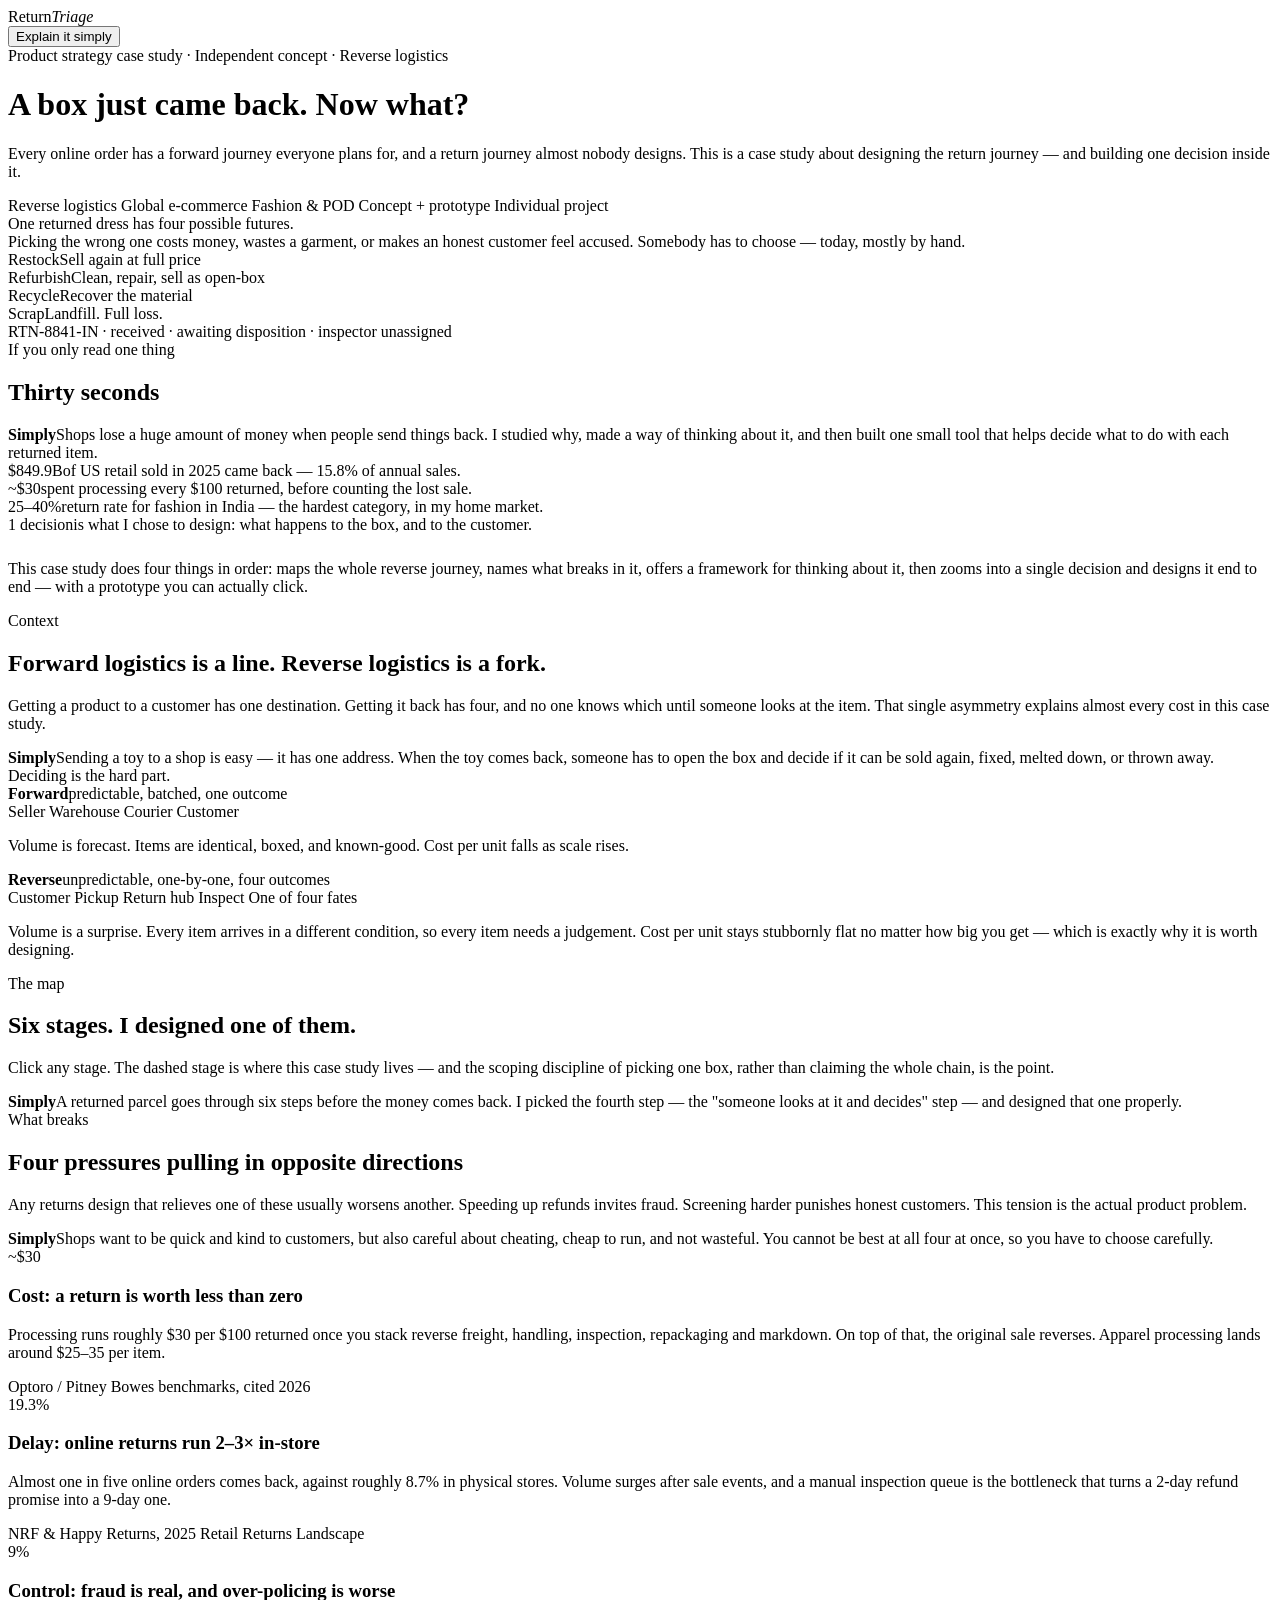
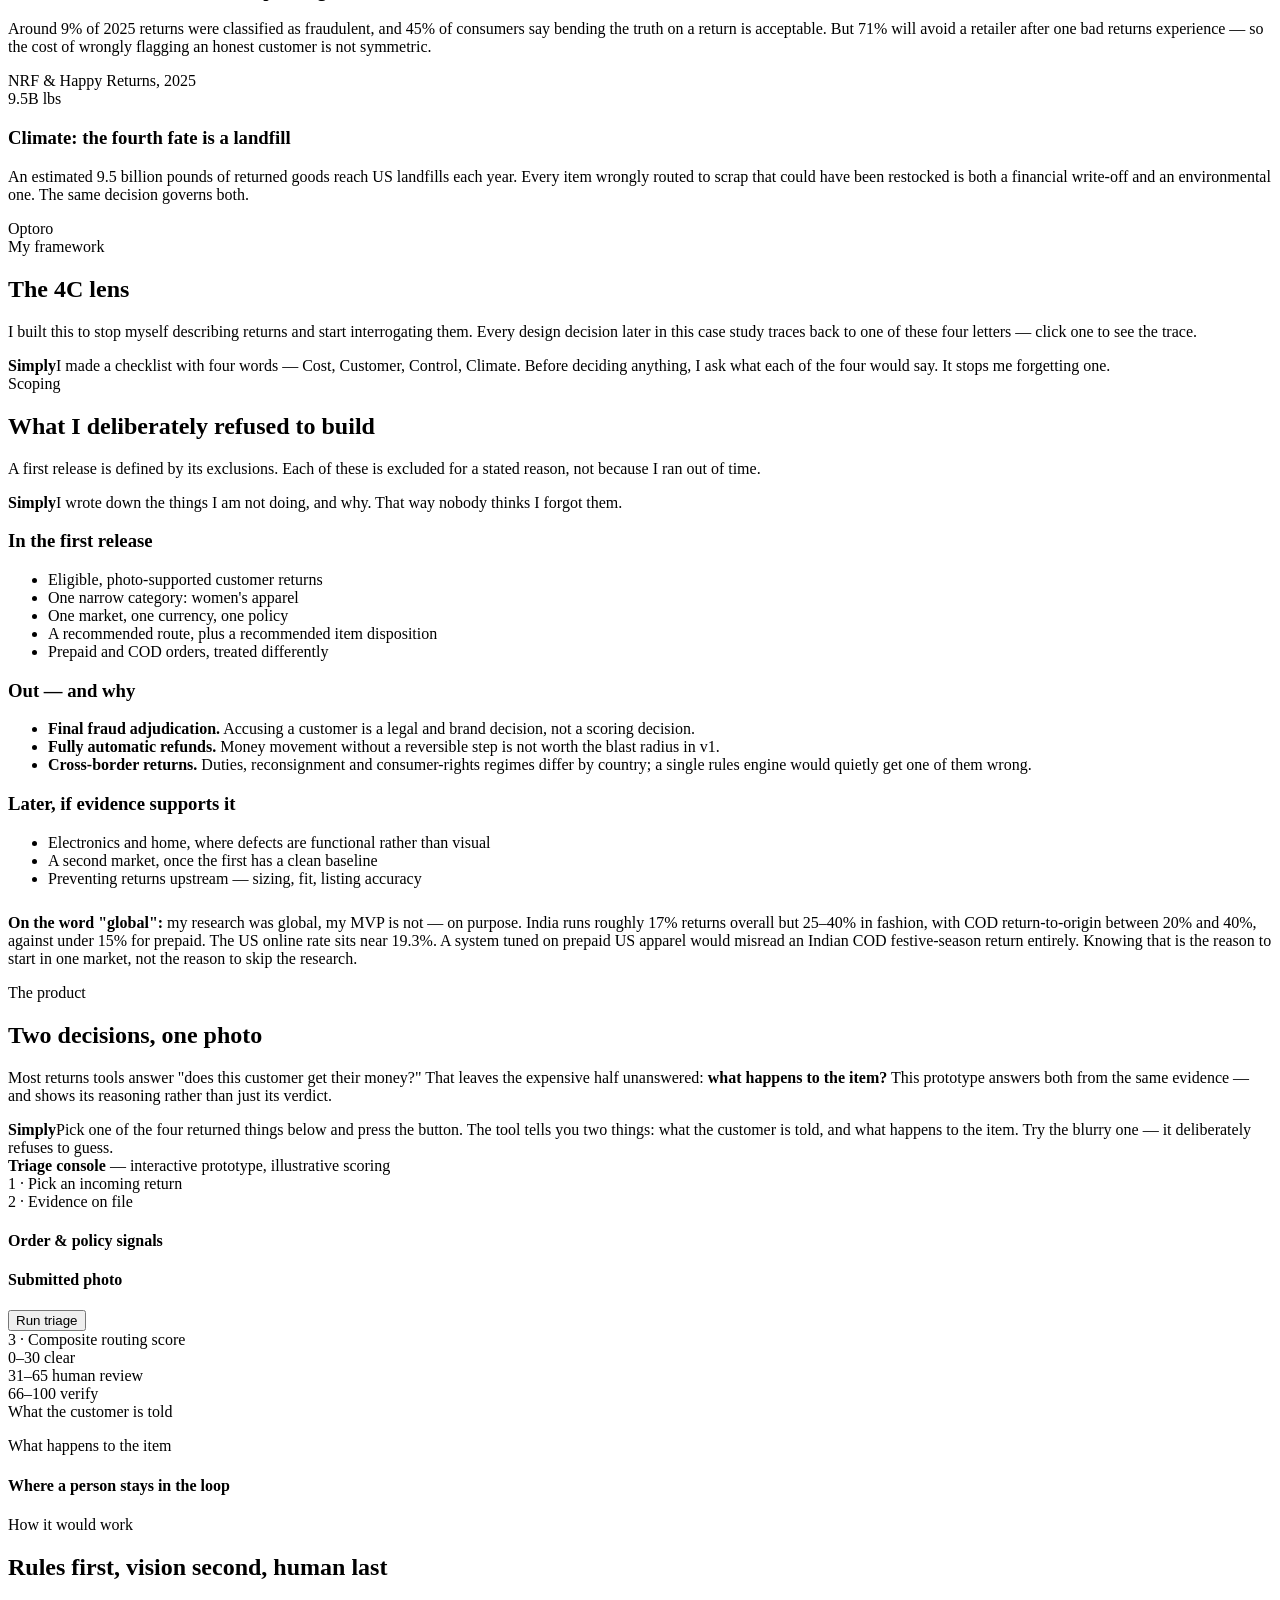
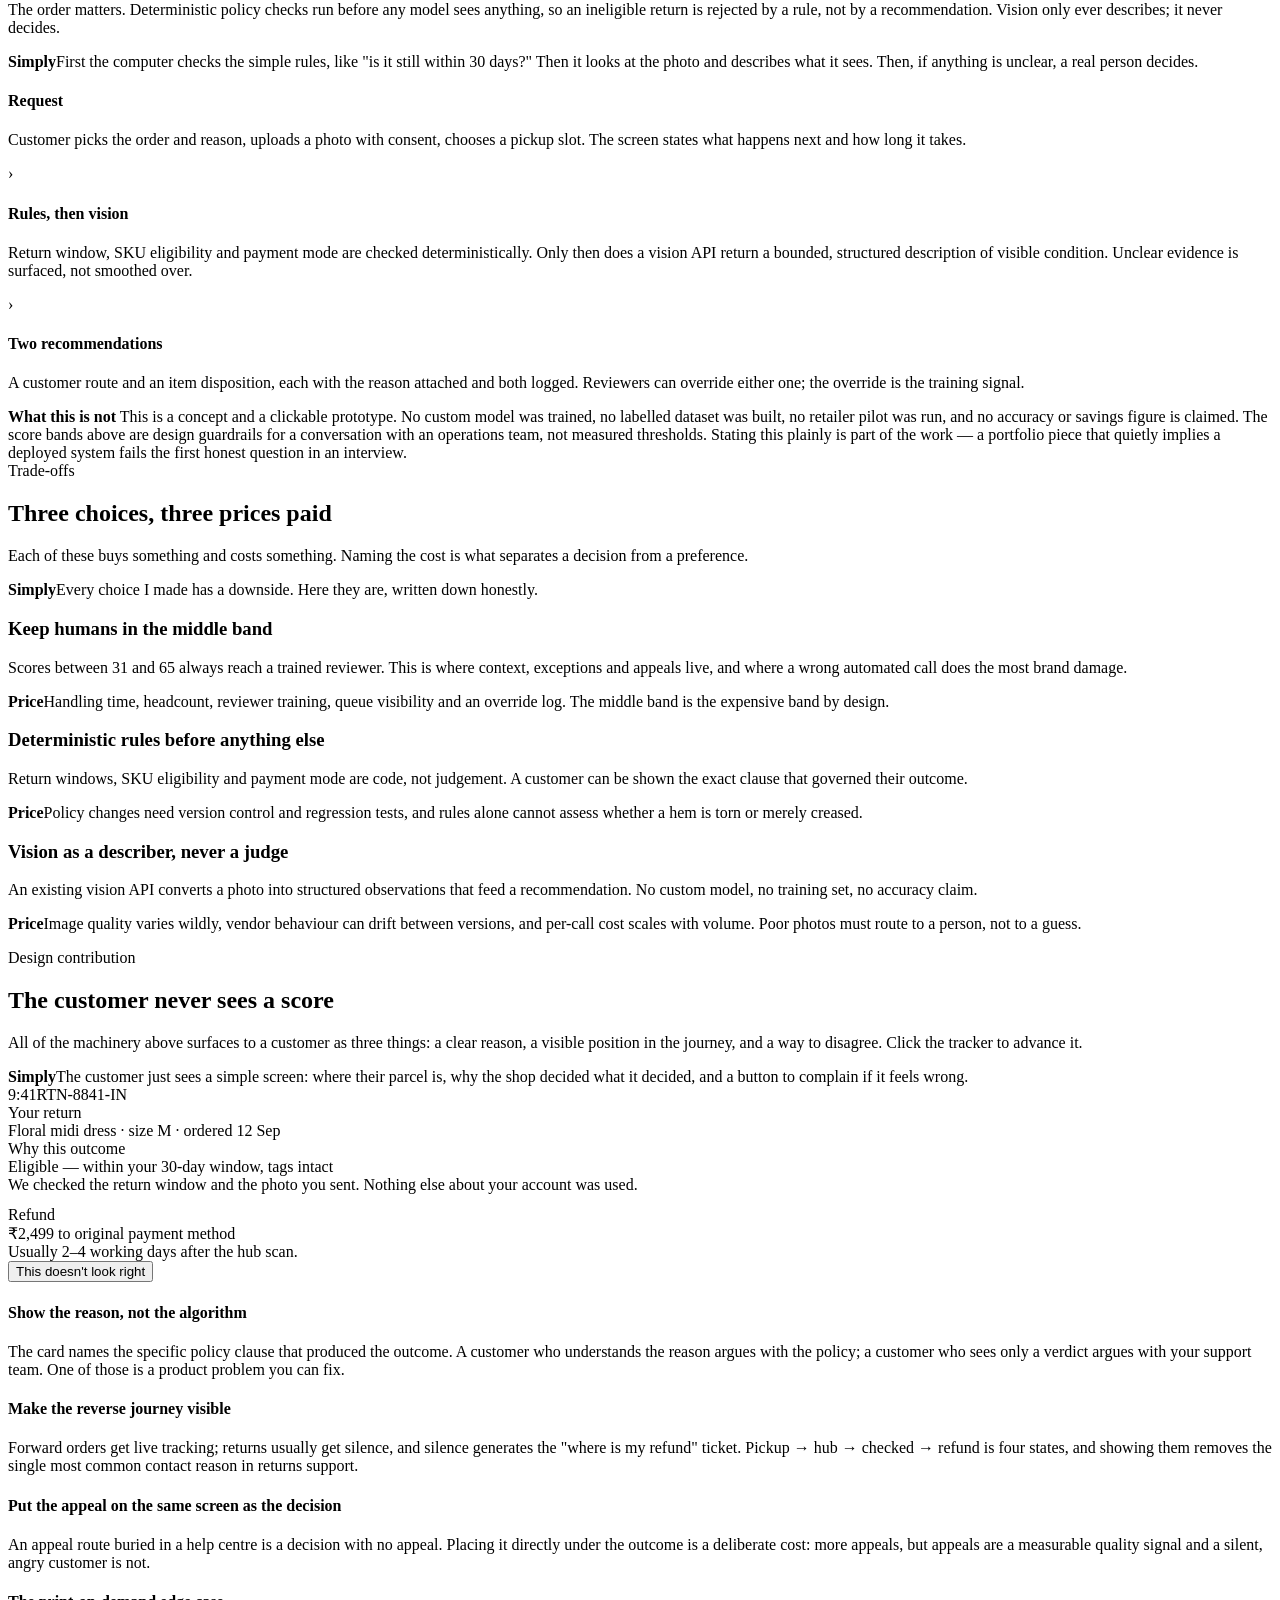
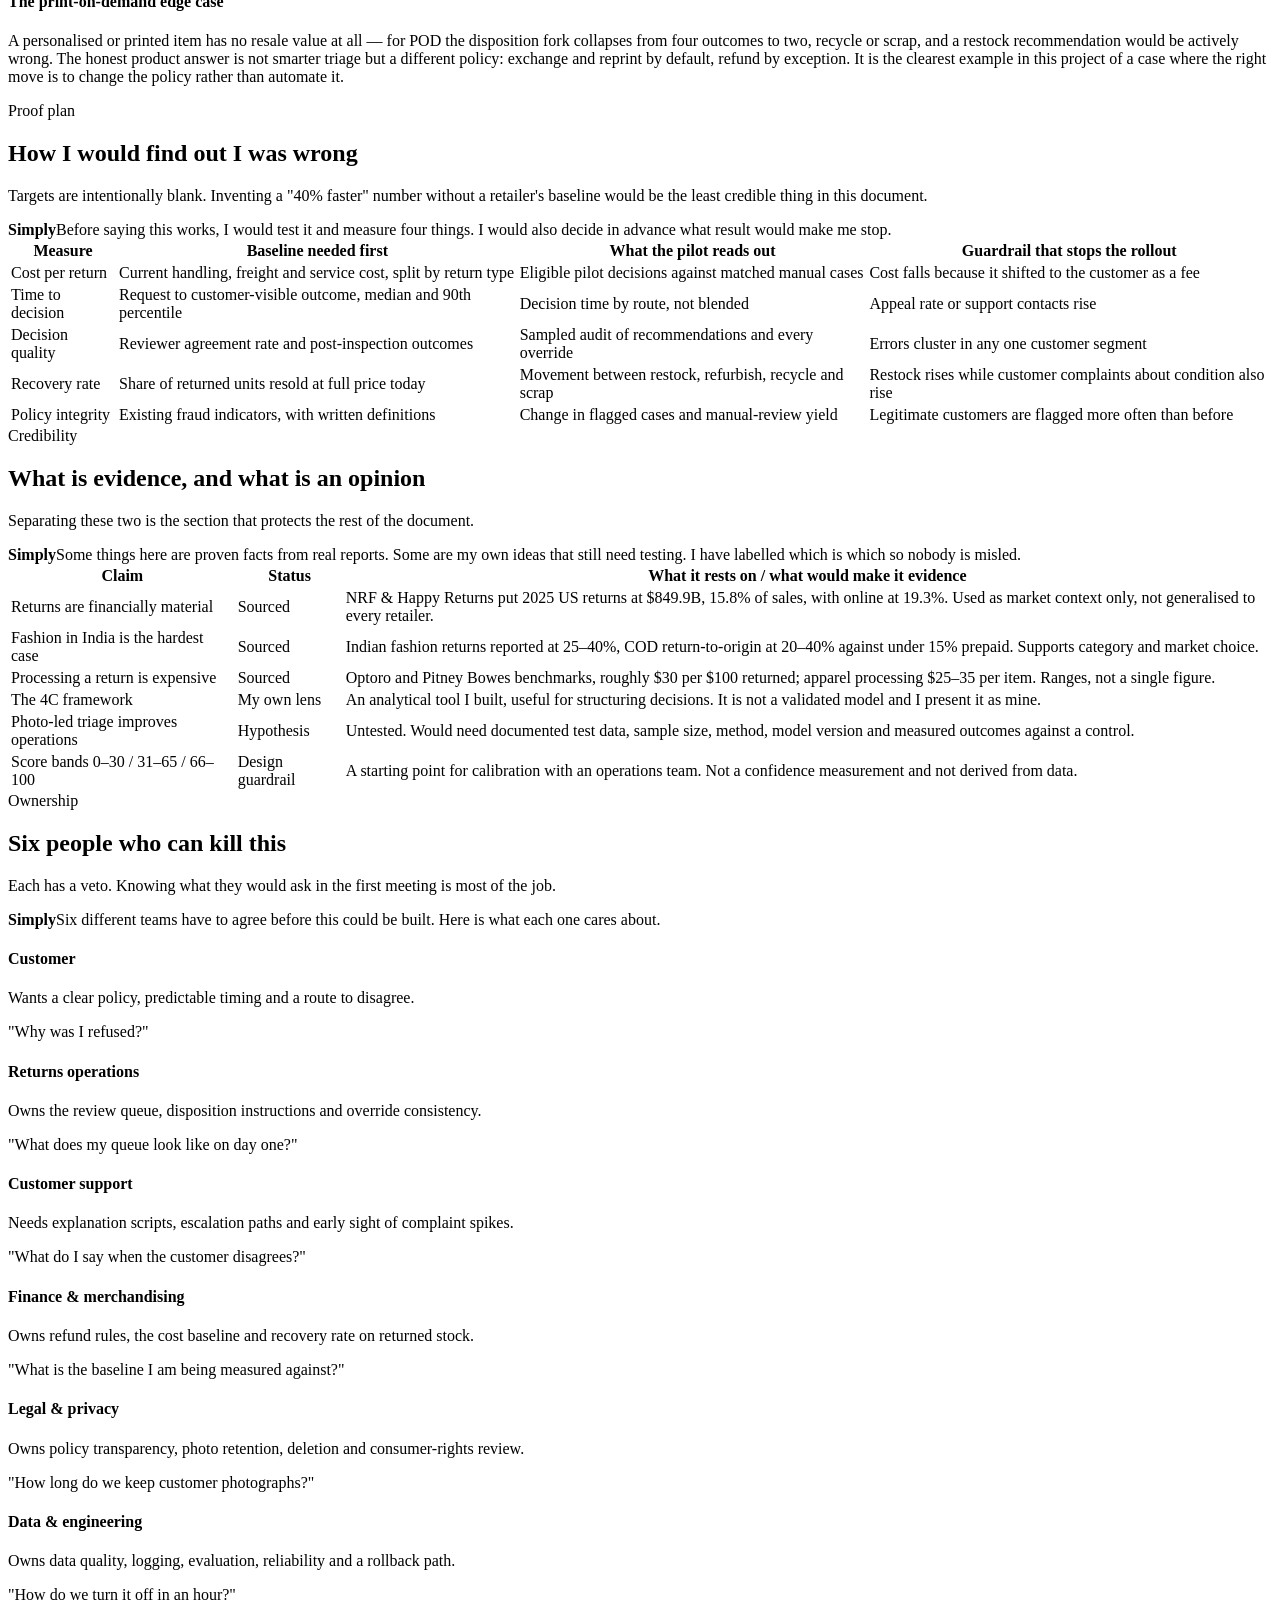
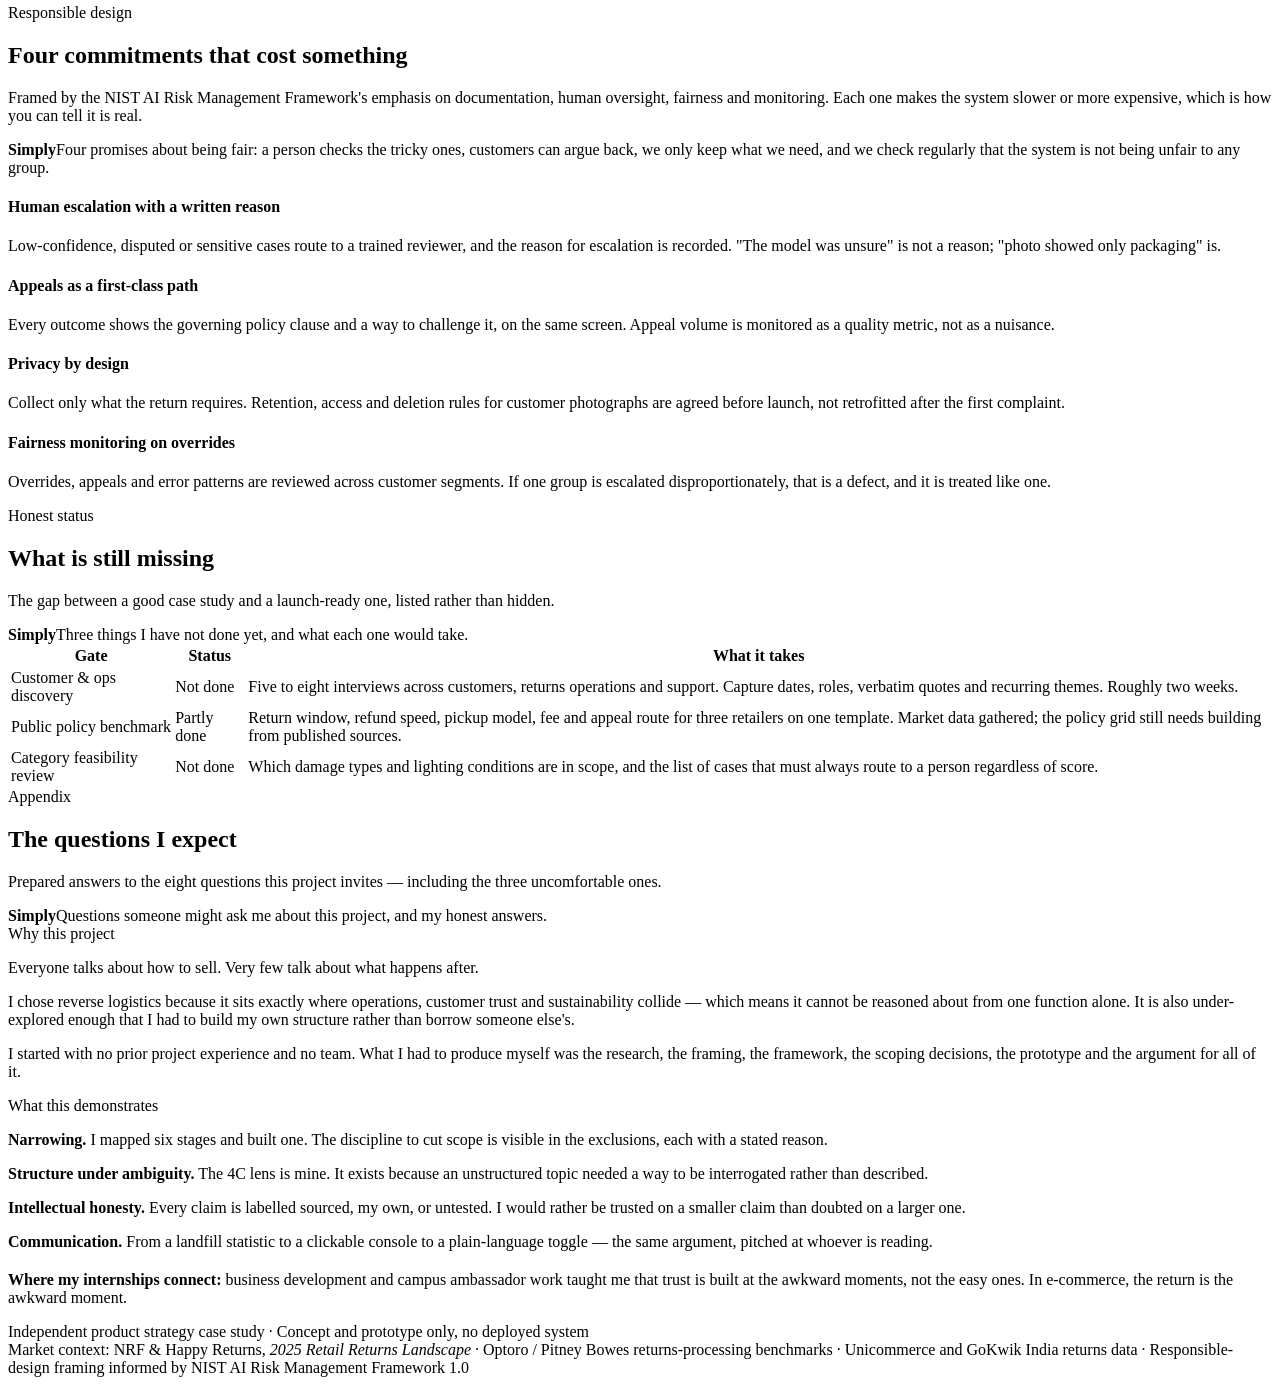
==== index.html @ baa2a469 "Add files via upload" ====
<!DOCTYPE html>
<html lang="en">
<head>
<meta charset="utf-8">
<meta name="viewport" content="width=device-width, initial-scale=1">
<title>ReturnTriage — Reverse Logistics Case Study</title>
<link rel="preconnect" href="https://fonts.googleapis.com">
<link rel="preconnect" href="https://fonts.gstatic.com" crossorigin>
<link href="https://fonts.googleapis.com/css2?family=Archivo:wght@400;500;600;800;900&family=Source+Serif+4:ital,opsz,wght@0,8..60,400;0,8..60,600;1,8..60,400&family=IBM+Plex+Mono:wght@400;500&display=swap" rel="stylesheet">
<link rel="stylesheet" href="styles.css">
</head>
<body>

<div class="bar">
  <div class="bar-in">
    <div class="brand">Return<em>Triage</em></div>
    <div class="bar-spacer"></div>
    <button class="toggle" id="eli5btn" aria-pressed="false">
      <span class="knob"></span> Explain it simply
    </button>
  </div>
</div>

<!-- ============ HERO ============ -->
<div class="hero">
  <div class="wrap">
    <span class="kicker">Product strategy case study · Independent concept · Reverse logistics</span>
    <h1>A box just came <span class="rev">back</span>. Now what?</h1>
    <p class="lede">Every online order has a forward journey everyone plans for, and a return journey almost nobody designs. This is a case study about designing the return journey — and building one decision inside it.</p>
    <div class="hero-meta">
      <span class="tag">Reverse logistics</span>
      <span class="tag">Global e-commerce</span>
      <span class="tag">Fashion &amp; POD</span>
      <span class="tag">Concept + prototype</span>
      <span class="tag">Individual project</span>
    </div>

    <div class="boxstage">
      <div class="boxstage-q">One returned dress has four possible futures.</div>
      <div class="boxstage-sub">Picking the wrong one costs money, wastes a garment, or makes an honest customer feel accused. Somebody has to choose — today, mostly by hand.</div>
      <div class="fates">
        <div class="fate" data-f="restock"><span class="big">Restock</span>Sell again at full price</div>
        <div class="fate" data-f="refurb"><span class="big">Refurbish</span>Clean, repair, sell as open-box</div>
        <div class="fate" data-f="recycle"><span class="big">Recycle</span>Recover the material</div>
        <div class="fate" data-f="scrap"><span class="big">Scrap</span>Landfill. Full loss.</div>
      </div>
      <div class="trackid">RTN-8841-IN · received · awaiting disposition · inspector unassigned</div>
    </div>
  </div>
</div>

<!-- ============ 30 SECONDS ============ -->
<section>
  <div class="wrap">
    <div class="eyebrow">If you only read one thing</div>
    <h2>Thirty seconds</h2>
    <div class="eli5"><b>Simply</b>Shops lose a huge amount of money when people send things back. I studied why, made a way of thinking about it, and then built one small tool that helps decide what to do with each returned item.</div>
    <div class="strip">
      <div><span class="n">$849.9B</span><span class="l">of US retail sold in 2025 came back — 15.8% of annual sales.</span></div>
      <div><span class="n">~$30</span><span class="l">spent processing every $100 returned, before counting the lost sale.</span></div>
      <div><span class="n">25–40%</span><span class="l">return rate for fashion in India — the hardest category, in my home market.</span></div>
      <div><span class="n">1 decision</span><span class="l">is what I chose to design: what happens to the box, and to the customer.</span></div>
    </div>
    <p class="sub" style="margin-top:26px">This case study does four things in order: maps the whole reverse journey, names what breaks in it, offers a framework for thinking about it, then zooms into a single decision and designs it end to end — with a prototype you can actually click.</p>
  </div>
</section>

<!-- ============ CONTEXT ============ -->
<section>
  <div class="wrap">
    <div class="eyebrow">Context</div>
    <h2>Forward logistics is a line. Reverse logistics is a fork.</h2>
    <p class="sub">Getting a product to a customer has one destination. Getting it back has four, and no one knows which until someone looks at the item. That single asymmetry explains almost every cost in this case study.</p>
    <div class="eli5"><b>Simply</b>Sending a toy to a shop is easy — it has one address. When the toy comes back, someone has to open the box and decide if it can be sold again, fixed, melted down, or thrown away. Deciding is the hard part.</div>

    <div class="lanes">
      <div class="lane fwd">
        <div class="lane-h"><b>Forward</b><span>predictable, batched, one outcome</span></div>
        <div class="track">
          <span class="node">Seller</span><span class="arrow"></span>
          <span class="node">Warehouse</span><span class="arrow"></span>
          <span class="node">Courier</span><span class="arrow"></span>
          <span class="node">Customer</span>
        </div>
        <p class="lane-note">Volume is forecast. Items are identical, boxed, and known-good. Cost per unit falls as scale rises.</p>
      </div>
      <div class="lane rev">
        <div class="lane-h"><b>Reverse</b><span>unpredictable, one-by-one, four outcomes</span></div>
        <div class="track">
          <span class="node">Customer</span><span class="arrow"></span>
          <span class="node">Pickup</span><span class="arrow"></span>
          <span class="node">Return hub</span><span class="arrow"></span>
          <span class="node">Inspect</span><span class="arrow"></span>
          <span class="node">One of four fates</span>
        </div>
        <p class="lane-note">Volume is a surprise. Every item arrives in a different condition, so every item needs a judgement. Cost per unit stays stubbornly flat no matter how big you get — which is exactly why it is worth designing.</p>
      </div>
    </div>
  </div>
</section>

<!-- ============ JOURNEY MAP ============ -->
<section>
  <div class="wrap">
    <div class="eyebrow">The map</div>
    <h2>Six stages. I designed one of them.</h2>
    <p class="sub">Click any stage. The dashed stage is where this case study lives — and the scoping discipline of picking one box, rather than claiming the whole chain, is the point.</p>
    <div class="eli5"><b>Simply</b>A returned parcel goes through six steps before the money comes back. I picked the fourth step — the "someone looks at it and decides" step — and designed that one properly.</div>

    <div class="journey" role="tablist" id="journey"></div>
    <div class="jdetail" id="jdetail"></div>
  </div>
</section>

<!-- ============ TENSION ============ -->
<section>
  <div class="wrap">
    <div class="eyebrow">What breaks</div>
    <h2>Four pressures pulling in opposite directions</h2>
    <p class="sub">Any returns design that relieves one of these usually worsens another. Speeding up refunds invites fraud. Screening harder punishes honest customers. This tension is the actual product problem.</p>
    <div class="eli5"><b>Simply</b>Shops want to be quick and kind to customers, but also careful about cheating, cheap to run, and not wasteful. You cannot be best at all four at once, so you have to choose carefully.</div>

    <div class="tension">
      <div class="tcard">
        <span class="stat">~$30</span>
        <h3>Cost: a return is worth less than zero</h3>
        <p>Processing runs roughly $30 per $100 returned once you stack reverse freight, handling, inspection, repackaging and markdown. On top of that, the original sale reverses. Apparel processing lands around $25–35 per item.</p>
        <span class="src">Optoro / Pitney Bowes benchmarks, cited 2026</span>
      </div>
      <div class="tcard">
        <span class="stat">19.3%</span>
        <h3>Delay: online returns run 2–3× in-store</h3>
        <p>Almost one in five online orders comes back, against roughly 8.7% in physical stores. Volume surges after sale events, and a manual inspection queue is the bottleneck that turns a 2-day refund promise into a 9-day one.</p>
        <span class="src">NRF &amp; Happy Returns, 2025 Retail Returns Landscape</span>
      </div>
      <div class="tcard">
        <span class="stat">9%</span>
        <h3>Control: fraud is real, and over-policing is worse</h3>
        <p>Around 9% of 2025 returns were classified as fraudulent, and 45% of consumers say bending the truth on a return is acceptable. But 71% will avoid a retailer after one bad returns experience — so the cost of wrongly flagging an honest customer is not symmetric.</p>
        <span class="src">NRF &amp; Happy Returns, 2025</span>
      </div>
      <div class="tcard">
        <span class="stat">9.5B lbs</span>
        <h3>Climate: the fourth fate is a landfill</h3>
        <p>An estimated 9.5 billion pounds of returned goods reach US landfills each year. Every item wrongly routed to scrap that could have been restocked is both a financial write-off and an environmental one. The same decision governs both.</p>
        <span class="src">Optoro</span>
      </div>
    </div>
  </div>
</section>

<!-- ============ 4C ============ -->
<section>
  <div class="wrap">
    <div class="eyebrow">My framework</div>
    <h2>The 4C lens</h2>
    <p class="sub">I built this to stop myself describing returns and start interrogating them. Every design decision later in this case study traces back to one of these four letters — click one to see the trace.</p>
    <div class="eli5"><b>Simply</b>I made a checklist with four words — Cost, Customer, Control, Climate. Before deciding anything, I ask what each of the four would say. It stops me forgetting one.</div>

    <div class="cgrid" role="tablist" id="cgrid"></div>
    <div class="cdetail" id="cdetail"></div>
  </div>
</section>

<!-- ============ SCOPE ============ -->
<section>
  <div class="wrap">
    <div class="eyebrow">Scoping</div>
    <h2>What I deliberately refused to build</h2>
    <p class="sub">A first release is defined by its exclusions. Each of these is excluded for a stated reason, not because I ran out of time.</p>
    <div class="eli5"><b>Simply</b>I wrote down the things I am not doing, and why. That way nobody thinks I forgot them.</div>

    <div class="scope">
      <div class="scard in">
        <h3>In the first release</h3>
        <ul>
          <li>Eligible, photo-supported customer returns</li>
          <li>One narrow category: women's apparel</li>
          <li>One market, one currency, one policy</li>
          <li>A recommended route, plus a recommended item disposition</li>
          <li>Prepaid and COD orders, treated differently</li>
        </ul>
      </div>
      <div class="scard out">
        <h3>Out — and why</h3>
        <ul>
          <li><b>Final fraud adjudication.</b> Accusing a customer is a legal and brand decision, not a scoring decision.</li>
          <li><b>Fully automatic refunds.</b> Money movement without a reversible step is not worth the blast radius in v1.</li>
          <li><b>Cross-border returns.</b> Duties, reconsignment and consumer-rights regimes differ by country; a single rules engine would quietly get one of them wrong.</li>
        </ul>
      </div>
      <div class="scard later">
        <h3>Later, if evidence supports it</h3>
        <ul>
          <li>Electronics and home, where defects are functional rather than visual</li>
          <li>A second market, once the first has a clean baseline</li>
          <li>Preventing returns upstream — sizing, fit, listing accuracy</li>
        </ul>
      </div>
    </div>
    <p class="sub" style="margin-top:26px"><b>On the word "global":</b> my research was global, my MVP is not — on purpose. India runs roughly 17% returns overall but 25–40% in fashion, with COD return-to-origin between 20% and 40%, against under 15% for prepaid. The US online rate sits near 19.3%. A system tuned on prepaid US apparel would misread an Indian COD festive-season return entirely. Knowing that is the reason to start in one market, not the reason to skip the research.</p>
  </div>
</section>

<!-- ============ SIMULATOR ============ -->
<section>
  <div class="wrap">
    <div class="eyebrow">The product</div>
    <h2>Two decisions, one photo</h2>
    <p class="sub">Most returns tools answer "does this customer get their money?" That leaves the expensive half unanswered: <b>what happens to the item?</b> This prototype answers both from the same evidence — and shows its reasoning rather than just its verdict.</p>
    <div class="eli5"><b>Simply</b>Pick one of the four returned things below and press the button. The tool tells you two things: what the customer is told, and what happens to the item. Try the blurry one — it deliberately refuses to guess.</div>

    <div class="sim">
      <div class="sim-head">
        <span class="dot"></span>
        <b>Triage console</b>
        <span>— interactive prototype, illustrative scoring</span>
      </div>
      <div class="sim-body">
        <div class="simlabel">1 · Pick an incoming return</div>
        <div class="cases" role="tablist" id="cases"></div>

        <div class="simlabel">2 · Evidence on file</div>
        <div class="evidence">
          <div class="ev">
            <h4>Order &amp; policy signals</h4>
            <ul id="evOrder"></ul>
          </div>
          <div class="ev">
            <h4>Submitted photo</h4>
            <div class="photo" id="evPhoto"></div>
          </div>
        </div>

        <button class="runbtn" id="run">Run triage</button>

        <div class="result" id="result">
          <div class="simlabel">3 · Composite routing score</div>
          <div class="meter">
            <div class="band a">0–30 clear</div>
            <div class="band b">31–65 human review</div>
            <div class="band c">66–100 verify</div>
            <div class="needle" id="needle" data-score="0" style="left:0%"></div>
          </div>
          <div class="meterkey" id="meterkey"></div>

          <div class="outputs">
            <div class="out customer">
              <div class="who">What the customer is told</div>
              <div class="verdict" id="custV"></div>
              <p class="why" id="custW"></p>
              <div class="chips" id="custChips"></div>
            </div>
            <div class="out item">
              <div class="who">What happens to the item</div>
              <div class="verdict" id="itemV"></div>
              <p class="why" id="itemW"></p>
              <div class="chips" id="itemChips"></div>
            </div>
          </div>

          <div class="human">
            <h4>Where a person stays in the loop</h4>
            <p id="humanP"></p>
          </div>
        </div>
      </div>
    </div>
  </div>
</section>

<!-- ============ ARCHITECTURE ============ -->
<section>
  <div class="wrap">
    <div class="eyebrow">How it would work</div>
    <h2>Rules first, vision second, human last</h2>
    <p class="sub">The order matters. Deterministic policy checks run before any model sees anything, so an ineligible return is rejected by a rule, not by a recommendation. Vision only ever describes; it never decides.</p>
    <div class="eli5"><b>Simply</b>First the computer checks the simple rules, like "is it still within 30 days?" Then it looks at the photo and describes what it sees. Then, if anything is unclear, a real person decides.</div>

    <div class="arch">
      <div class="abox">
        <h4>Request</h4>
        <p>Customer picks the order and reason, uploads a photo with consent, chooses a pickup slot. The screen states what happens next and how long it takes.</p>
      </div>
      <div class="achevron">›</div>
      <div class="abox">
        <h4>Rules, then vision</h4>
        <p>Return window, SKU eligibility and payment mode are checked deterministically. Only then does a vision API return a bounded, structured description of visible condition. Unclear evidence is surfaced, not smoothed over.</p>
      </div>
      <div class="achevron">›</div>
      <div class="abox">
        <h4>Two recommendations</h4>
        <p>A customer route and an item disposition, each with the reason attached and both logged. Reviewers can override either one; the override is the training signal.</p>
      </div>
    </div>

    <div class="warn">
      <b>What this is not</b>
      This is a concept and a clickable prototype. No custom model was trained, no labelled dataset was built, no retailer pilot was run, and no accuracy or savings figure is claimed. The score bands above are design guardrails for a conversation with an operations team, not measured thresholds. Stating this plainly is part of the work — a portfolio piece that quietly implies a deployed system fails the first honest question in an interview.
    </div>
  </div>
</section>

<!-- ============ TRADEOFFS ============ -->
<section>
  <div class="wrap">
    <div class="eyebrow">Trade-offs</div>
    <h2>Three choices, three prices paid</h2>
    <p class="sub">Each of these buys something and costs something. Naming the cost is what separates a decision from a preference.</p>
    <div class="eli5"><b>Simply</b>Every choice I made has a downside. Here they are, written down honestly.</div>
    <div class="tri">
      <div class="tcol">
        <h3>Keep humans in the middle band</h3>
        <p class="keep">Scores between 31 and 65 always reach a trained reviewer. This is where context, exceptions and appeals live, and where a wrong automated call does the most brand damage.</p>
        <p class="cost"><b>Price</b>Handling time, headcount, reviewer training, queue visibility and an override log. The middle band is the expensive band by design.</p>
      </div>
      <div class="tcol">
        <h3>Deterministic rules before anything else</h3>
        <p class="keep">Return windows, SKU eligibility and payment mode are code, not judgement. A customer can be shown the exact clause that governed their outcome.</p>
        <p class="cost"><b>Price</b>Policy changes need version control and regression tests, and rules alone cannot assess whether a hem is torn or merely creased.</p>
      </div>
      <div class="tcol">
        <h3>Vision as a describer, never a judge</h3>
        <p class="keep">An existing vision API converts a photo into structured observations that feed a recommendation. No custom model, no training set, no accuracy claim.</p>
        <p class="cost"><b>Price</b>Image quality varies wildly, vendor behaviour can drift between versions, and per-call cost scales with volume. Poor photos must route to a person, not to a guess.</p>
      </div>
    </div>
  </div>
</section>

<!-- ============ DESIGN ============ -->
<section>
  <div class="wrap">
    <div class="eyebrow">Design contribution</div>
    <h2>The customer never sees a score</h2>
    <p class="sub">All of the machinery above surfaces to a customer as three things: a clear reason, a visible position in the journey, and a way to disagree. Click the tracker to advance it.</p>
    <div class="eli5"><b>Simply</b>The customer just sees a simple screen: where their parcel is, why the shop decided what it decided, and a button to complain if it feels wrong.</div>

    <div class="designwrap">
      <div class="phone">
        <div class="ph-top"><span>9:41</span><span>RTN-8841-IN</span></div>
        <div class="ph-h">Your return</div>
        <div class="ph-s">Floral midi dress · size M · ordered 12 Sep</div>

        <div class="ph-card">
          <div class="pl">Why this outcome</div>
          <div class="pv">Eligible — within your 30-day window, tags intact</div>
          <div class="pn">We checked the return window and the photo you sent. Nothing else about your account was used.</div>
        </div>

        <div class="ph-steps" id="tracker"></div>

        <div class="ph-card" style="margin-top:12px">
          <div class="pl">Refund</div>
          <div class="pv">₹2,499 to original payment method</div>
          <div class="pn">Usually 2–4 working days after the hub scan.</div>
        </div>

        <button class="phbtn" id="appeal">This doesn't look right</button>
      </div>

      <div class="dnotes">
        <div class="dn">
          <h4>Show the reason, not the algorithm</h4>
          <p>The card names the specific policy clause that produced the outcome. A customer who understands the reason argues with the policy; a customer who sees only a verdict argues with your support team. One of those is a product problem you can fix.</p>
        </div>
        <div class="dn">
          <h4>Make the reverse journey visible</h4>
          <p>Forward orders get live tracking; returns usually get silence, and silence generates the "where is my refund" ticket. Pickup → hub → checked → refund is four states, and showing them removes the single most common contact reason in returns support.</p>
        </div>
        <div class="dn">
          <h4>Put the appeal on the same screen as the decision</h4>
          <p>An appeal route buried in a help centre is a decision with no appeal. Placing it directly under the outcome is a deliberate cost: more appeals, but appeals are a measurable quality signal and a silent, angry customer is not.</p>
        </div>
        <div class="dn">
          <h4>The print-on-demand edge case</h4>
          <p>A personalised or printed item has no resale value at all — for POD the disposition fork collapses from four outcomes to two, recycle or scrap, and a restock recommendation would be actively wrong. The honest product answer is not smarter triage but a different policy: exchange and reprint by default, refund by exception. It is the clearest example in this project of a case where the right move is to change the policy rather than automate it.</p>
        </div>
      </div>
    </div>
  </div>
</section>

<!-- ============ VALIDATION ============ -->
<section>
  <div class="wrap">
    <div class="eyebrow">Proof plan</div>
    <h2>How I would find out I was wrong</h2>
    <p class="sub">Targets are intentionally blank. Inventing a "40% faster" number without a retailer's baseline would be the least credible thing in this document.</p>
    <div class="eli5"><b>Simply</b>Before saying this works, I would test it and measure four things. I would also decide in advance what result would make me stop.</div>
    <div class="tblwrap">
      <table class="tbl">
        <thead><tr><th>Measure</th><th>Baseline needed first</th><th>What the pilot reads out</th><th>Guardrail that stops the rollout</th></tr></thead>
        <tbody>
          <tr><td>Cost per return</td><td>Current handling, freight and service cost, split by return type</td><td>Eligible pilot decisions against matched manual cases</td><td>Cost falls because it shifted to the customer as a fee</td></tr>
          <tr><td>Time to decision</td><td>Request to customer-visible outcome, median and 90th percentile</td><td>Decision time by route, not blended</td><td>Appeal rate or support contacts rise</td></tr>
          <tr><td>Decision quality</td><td>Reviewer agreement rate and post-inspection outcomes</td><td>Sampled audit of recommendations and every override</td><td>Errors cluster in any one customer segment</td></tr>
          <tr><td>Recovery rate</td><td>Share of returned units resold at full price today</td><td>Movement between restock, refurbish, recycle and scrap</td><td>Restock rises while customer complaints about condition also rise</td></tr>
          <tr><td>Policy integrity</td><td>Existing fraud indicators, with written definitions</td><td>Change in flagged cases and manual-review yield</td><td>Legitimate customers are flagged more often than before</td></tr>
        </tbody>
      </table>
    </div>
  </div>
</section>

<!-- ============ EVIDENCE ============ -->
<section>
  <div class="wrap">
    <div class="eyebrow">Credibility</div>
    <h2>What is evidence, and what is an opinion</h2>
    <p class="sub">Separating these two is the section that protects the rest of the document.</p>
    <div class="eli5"><b>Simply</b>Some things here are proven facts from real reports. Some are my own ideas that still need testing. I have labelled which is which so nobody is misled.</div>
    <div class="tblwrap">
      <table class="tbl">
        <thead><tr><th>Claim</th><th>Status</th><th>What it rests on / what would make it evidence</th></tr></thead>
        <tbody>
          <tr><td>Returns are financially material</td><td><span class="pill done">Sourced</span></td><td>NRF &amp; Happy Returns put 2025 US returns at $849.9B, 15.8% of sales, with online at 19.3%. Used as market context only, not generalised to every retailer.</td></tr>
          <tr><td>Fashion in India is the hardest case</td><td><span class="pill done">Sourced</span></td><td>Indian fashion returns reported at 25–40%, COD return-to-origin at 20–40% against under 15% prepaid. Supports category and market choice.</td></tr>
          <tr><td>Processing a return is expensive</td><td><span class="pill done">Sourced</span></td><td>Optoro and Pitney Bowes benchmarks, roughly $30 per $100 returned; apparel processing $25–35 per item. Ranges, not a single figure.</td></tr>
          <tr><td>The 4C framework</td><td><span class="pill todo">My own lens</span></td><td>An analytical tool I built, useful for structuring decisions. It is not a validated model and I present it as mine.</td></tr>
          <tr><td>Photo-led triage improves operations</td><td><span class="pill hyp">Hypothesis</span></td><td>Untested. Would need documented test data, sample size, method, model version and measured outcomes against a control.</td></tr>
          <tr><td>Score bands 0–30 / 31–65 / 66–100</td><td><span class="pill hyp">Design guardrail</span></td><td>A starting point for calibration with an operations team. Not a confidence measurement and not derived from data.</td></tr>
        </tbody>
      </table>
    </div>
  </div>
</section>

<!-- ============ STAKEHOLDERS ============ -->
<section>
  <div class="wrap">
    <div class="eyebrow">Ownership</div>
    <h2>Six people who can kill this</h2>
    <p class="sub">Each has a veto. Knowing what they would ask in the first meeting is most of the job.</p>
    <div class="eli5"><b>Simply</b>Six different teams have to agree before this could be built. Here is what each one cares about.</div>
    <div class="stake">
      <div class="sk"><h4>Customer</h4><p>Wants a clear policy, predictable timing and a route to disagree.</p><span class="ask">"Why was I refused?"</span></div>
      <div class="sk"><h4>Returns operations</h4><p>Owns the review queue, disposition instructions and override consistency.</p><span class="ask">"What does my queue look like on day one?"</span></div>
      <div class="sk"><h4>Customer support</h4><p>Needs explanation scripts, escalation paths and early sight of complaint spikes.</p><span class="ask">"What do I say when the customer disagrees?"</span></div>
      <div class="sk"><h4>Finance &amp; merchandising</h4><p>Owns refund rules, the cost baseline and recovery rate on returned stock.</p><span class="ask">"What is the baseline I am being measured against?"</span></div>
      <div class="sk"><h4>Legal &amp; privacy</h4><p>Owns policy transparency, photo retention, deletion and consumer-rights review.</p><span class="ask">"How long do we keep customer photographs?"</span></div>
      <div class="sk"><h4>Data &amp; engineering</h4><p>Owns data quality, logging, evaluation, reliability and a rollback path.</p><span class="ask">"How do we turn it off in an hour?"</span></div>
    </div>
  </div>
</section>

<!-- ============ GUARDRAILS ============ -->
<section>
  <div class="wrap">
    <div class="eyebrow">Responsible design</div>
    <h2>Four commitments that cost something</h2>
    <p class="sub">Framed by the NIST AI Risk Management Framework's emphasis on documentation, human oversight, fairness and monitoring. Each one makes the system slower or more expensive, which is how you can tell it is real.</p>
    <div class="eli5"><b>Simply</b>Four promises about being fair: a person checks the tricky ones, customers can argue back, we only keep what we need, and we check regularly that the system is not being unfair to any group.</div>
    <div class="guards">
      <div class="g"><h4>Human escalation with a written reason</h4><p>Low-confidence, disputed or sensitive cases route to a trained reviewer, and the reason for escalation is recorded. "The model was unsure" is not a reason; "photo showed only packaging" is.</p></div>
      <div class="g"><h4>Appeals as a first-class path</h4><p>Every outcome shows the governing policy clause and a way to challenge it, on the same screen. Appeal volume is monitored as a quality metric, not as a nuisance.</p></div>
      <div class="g"><h4>Privacy by design</h4><p>Collect only what the return requires. Retention, access and deletion rules for customer photographs are agreed before launch, not retrofitted after the first complaint.</p></div>
      <div class="g"><h4>Fairness monitoring on overrides</h4><p>Overrides, appeals and error patterns are reviewed across customer segments. If one group is escalated disproportionately, that is a defect, and it is treated like one.</p></div>
    </div>
  </div>
</section>

<!-- ============ READINESS ============ -->
<section>
  <div class="wrap">
    <div class="eyebrow">Honest status</div>
    <h2>What is still missing</h2>
    <p class="sub">The gap between a good case study and a launch-ready one, listed rather than hidden.</p>
    <div class="eli5"><b>Simply</b>Three things I have not done yet, and what each one would take.</div>
    <div class="tblwrap">
      <table class="tbl">
        <thead><tr><th>Gate</th><th>Status</th><th>What it takes</th></tr></thead>
        <tbody>
          <tr><td>Customer &amp; ops discovery</td><td><span class="pill hyp">Not done</span></td><td>Five to eight interviews across customers, returns operations and support. Capture dates, roles, verbatim quotes and recurring themes. Roughly two weeks.</td></tr>
          <tr><td>Public policy benchmark</td><td><span class="pill todo">Partly done</span></td><td>Return window, refund speed, pickup model, fee and appeal route for three retailers on one template. Market data gathered; the policy grid still needs building from published sources.</td></tr>
          <tr><td>Category feasibility review</td><td><span class="pill hyp">Not done</span></td><td>Which damage types and lighting conditions are in scope, and the list of cases that must always route to a person regardless of score.</td></tr>
        </tbody>
      </table>
    </div>
  </div>
</section>

<!-- ============ Q&A ============ -->
<section>
  <div class="wrap">
    <div class="eyebrow">Appendix</div>
    <h2>The questions I expect</h2>
    <p class="sub">Prepared answers to the eight questions this project invites — including the three uncomfortable ones.</p>
    <div class="eli5"><b>Simply</b>Questions someone might ask me about this project, and my honest answers.</div>
    <div class="qa" id="qa"></div>
  </div>
</section>

<!-- ============ CLOSING ============ -->
<section>
  <div class="wrap">
    <div class="close-grid">
      <div>
        <div class="eyebrow">Why this project</div>
        <p class="bigq">Everyone talks about how to sell. Very few talk about what happens after.</p>
        <p>I chose reverse logistics because it sits exactly where operations, customer trust and sustainability collide — which means it cannot be reasoned about from one function alone. It is also under-explored enough that I had to build my own structure rather than borrow someone else's.</p>
        <p>I started with no prior project experience and no team. What I had to produce myself was the research, the framing, the framework, the scoping decisions, the prototype and the argument for all of it.</p>
      </div>
      <div>
        <div class="eyebrow">What this demonstrates</div>
        <p><b>Narrowing.</b> I mapped six stages and built one. The discipline to cut scope is visible in the exclusions, each with a stated reason.</p>
        <p><b>Structure under ambiguity.</b> The 4C lens is mine. It exists because an unstructured topic needed a way to be interrogated rather than described.</p>
        <p><b>Intellectual honesty.</b> Every claim is labelled sourced, my own, or untested. I would rather be trusted on a smaller claim than doubted on a larger one.</p>
        <p><b>Communication.</b> From a landfill statistic to a clickable console to a plain-language toggle — the same argument, pitched at whoever is reading.</p>
        <p style="margin-top:20px"><b>Where my internships connect:</b> business development and campus ambassador work taught me that trust is built at the awkward moments, not the easy ones. In e-commerce, the return is the awkward moment.</p>
      </div>
    </div>
  </div>
</section>

<footer>
  <div class="wrap">
    Independent product strategy case study · Concept and prototype only, no deployed system<br>
    Market context: NRF &amp; Happy Returns, <em>2025 Retail Returns Landscape</em> · Optoro / Pitney Bowes returns-processing benchmarks · Unicommerce and GoKwik India returns data · Responsible-design framing informed by NIST AI Risk Management Framework 1.0
  </div>
</footer>

<script src="script.js"></script>
</body>
</html>
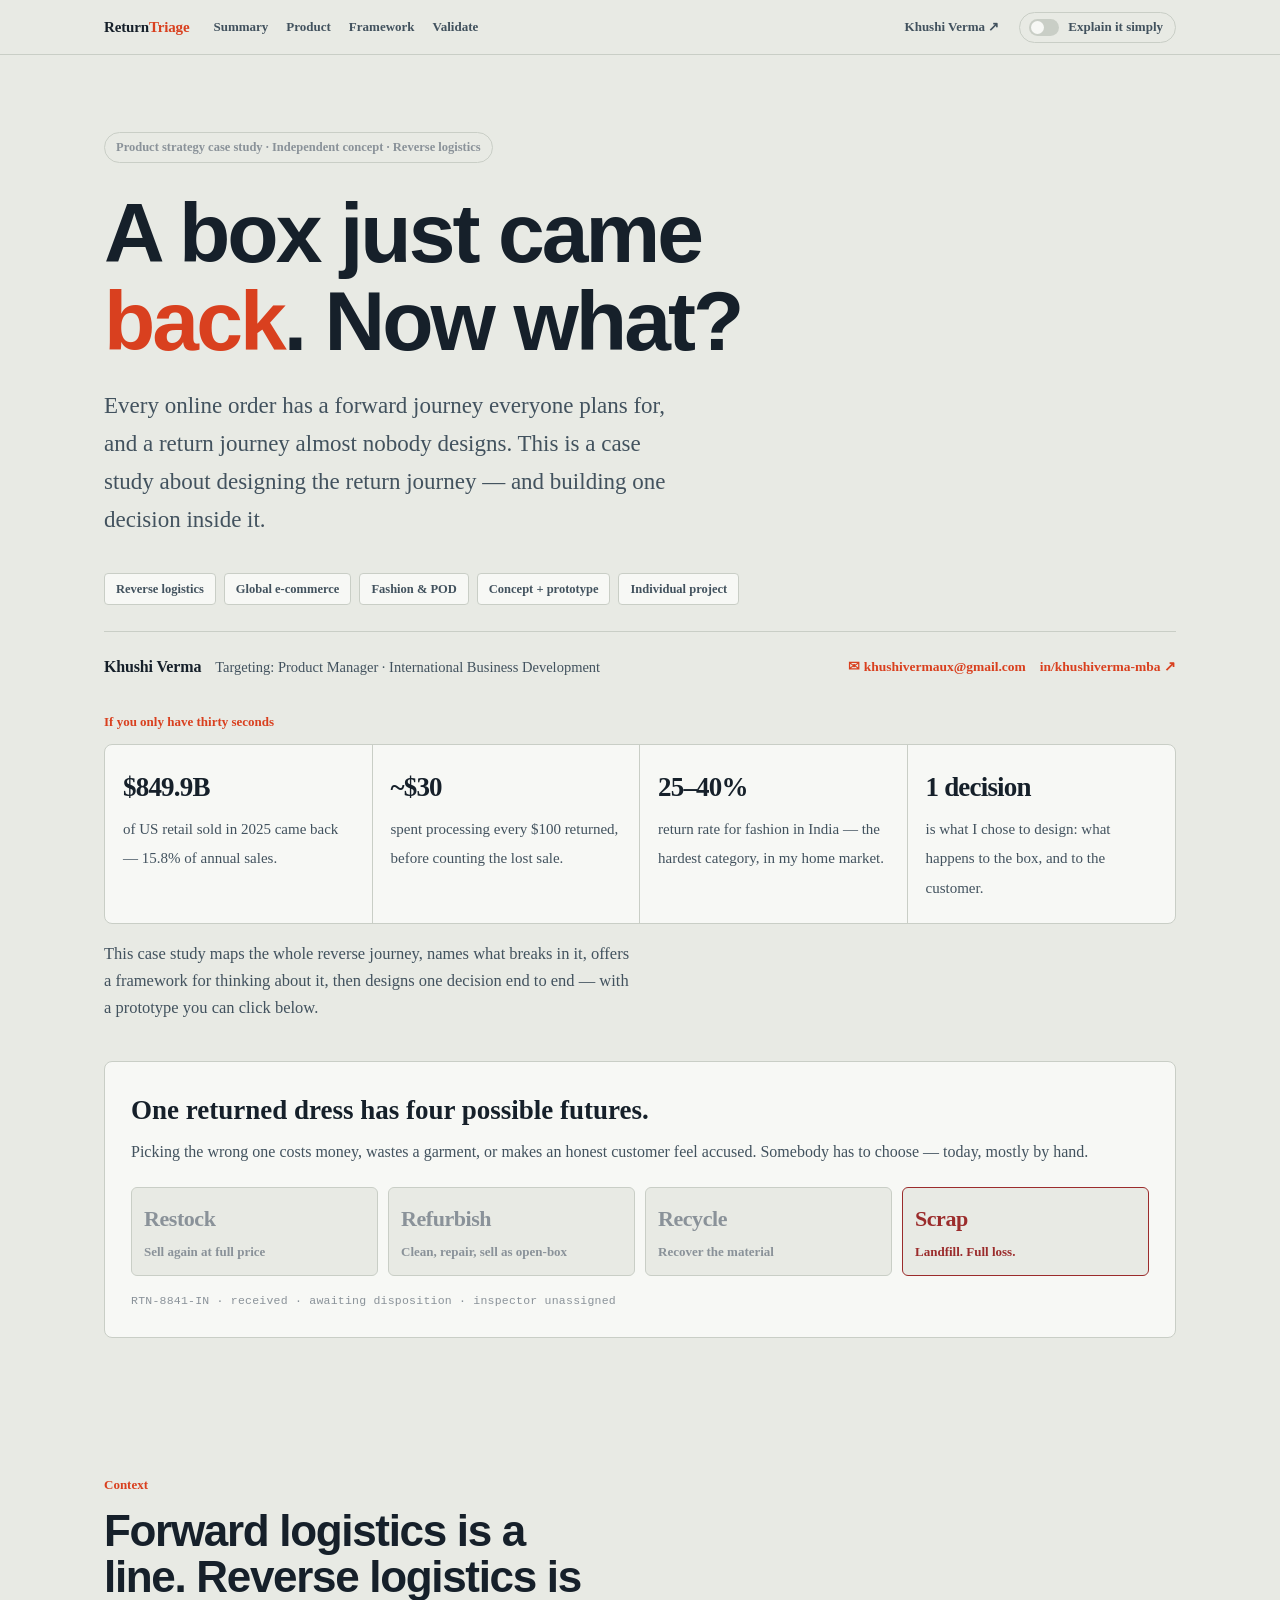
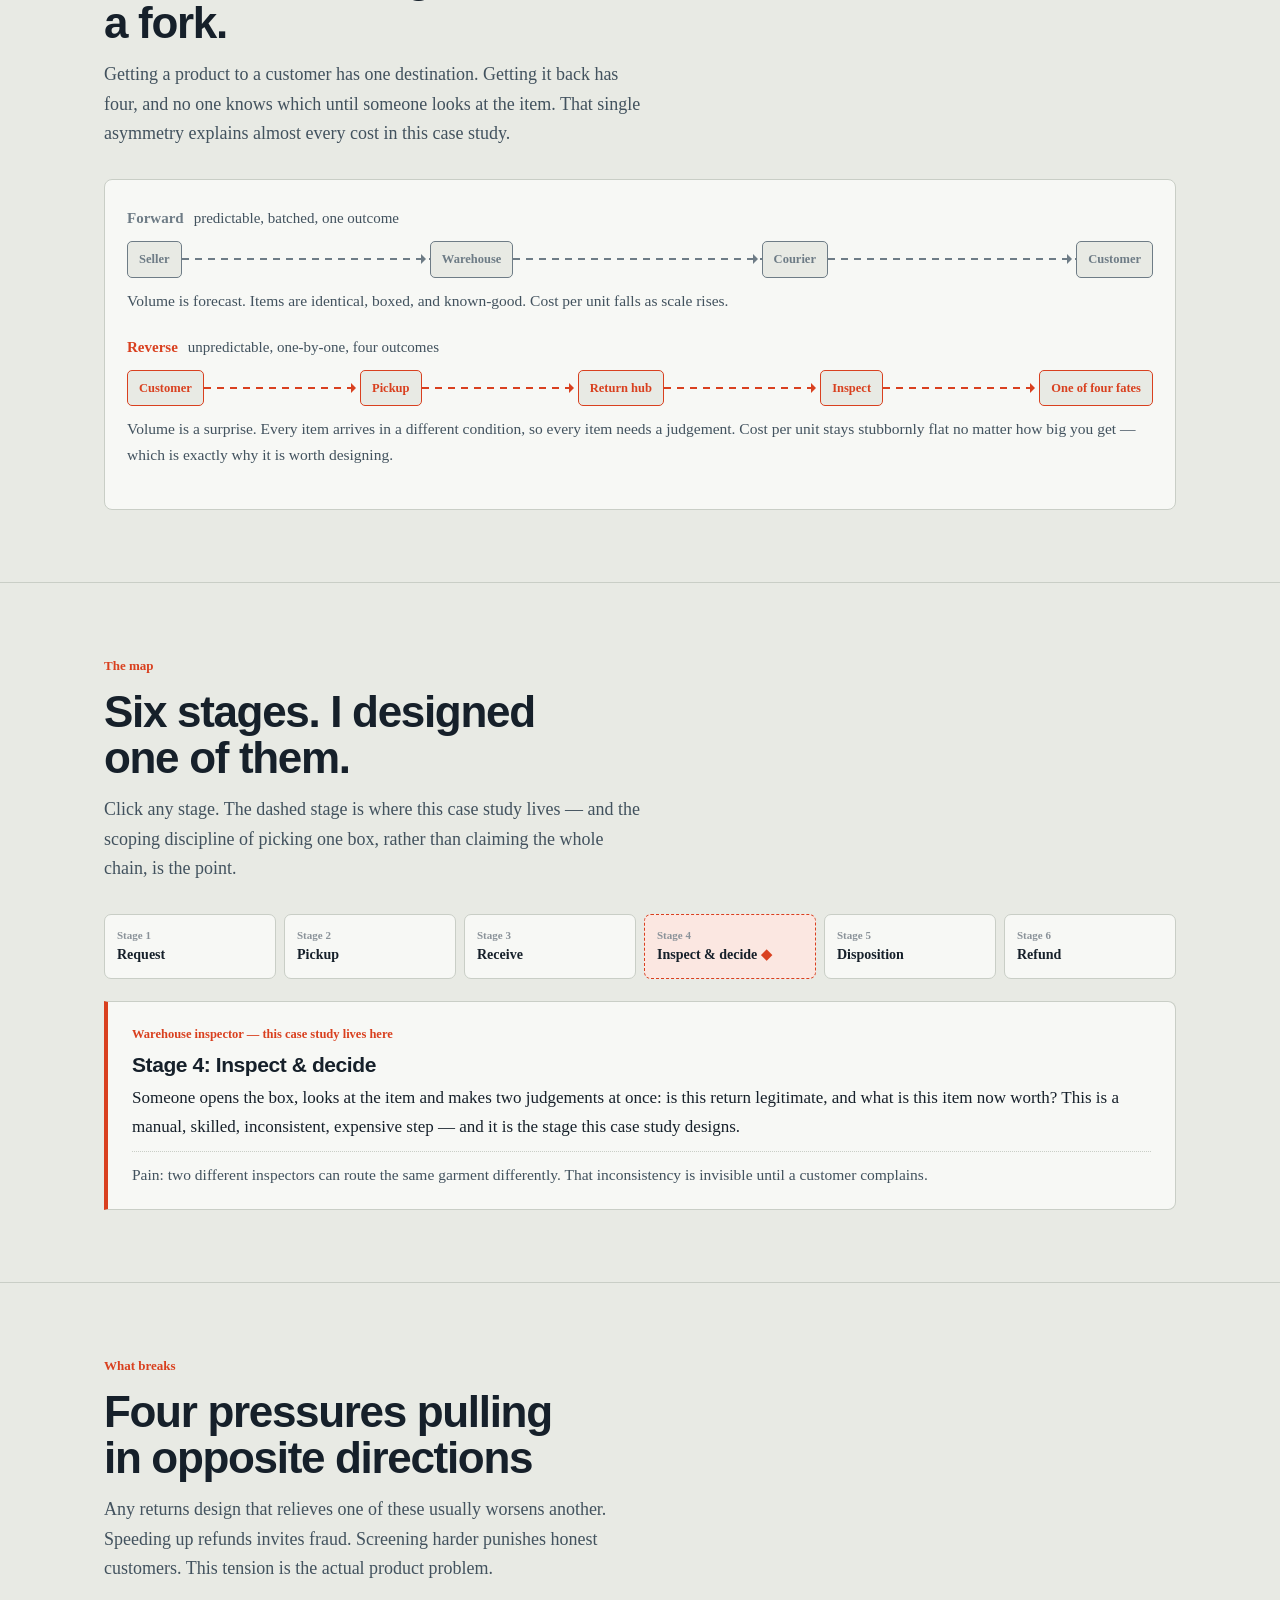
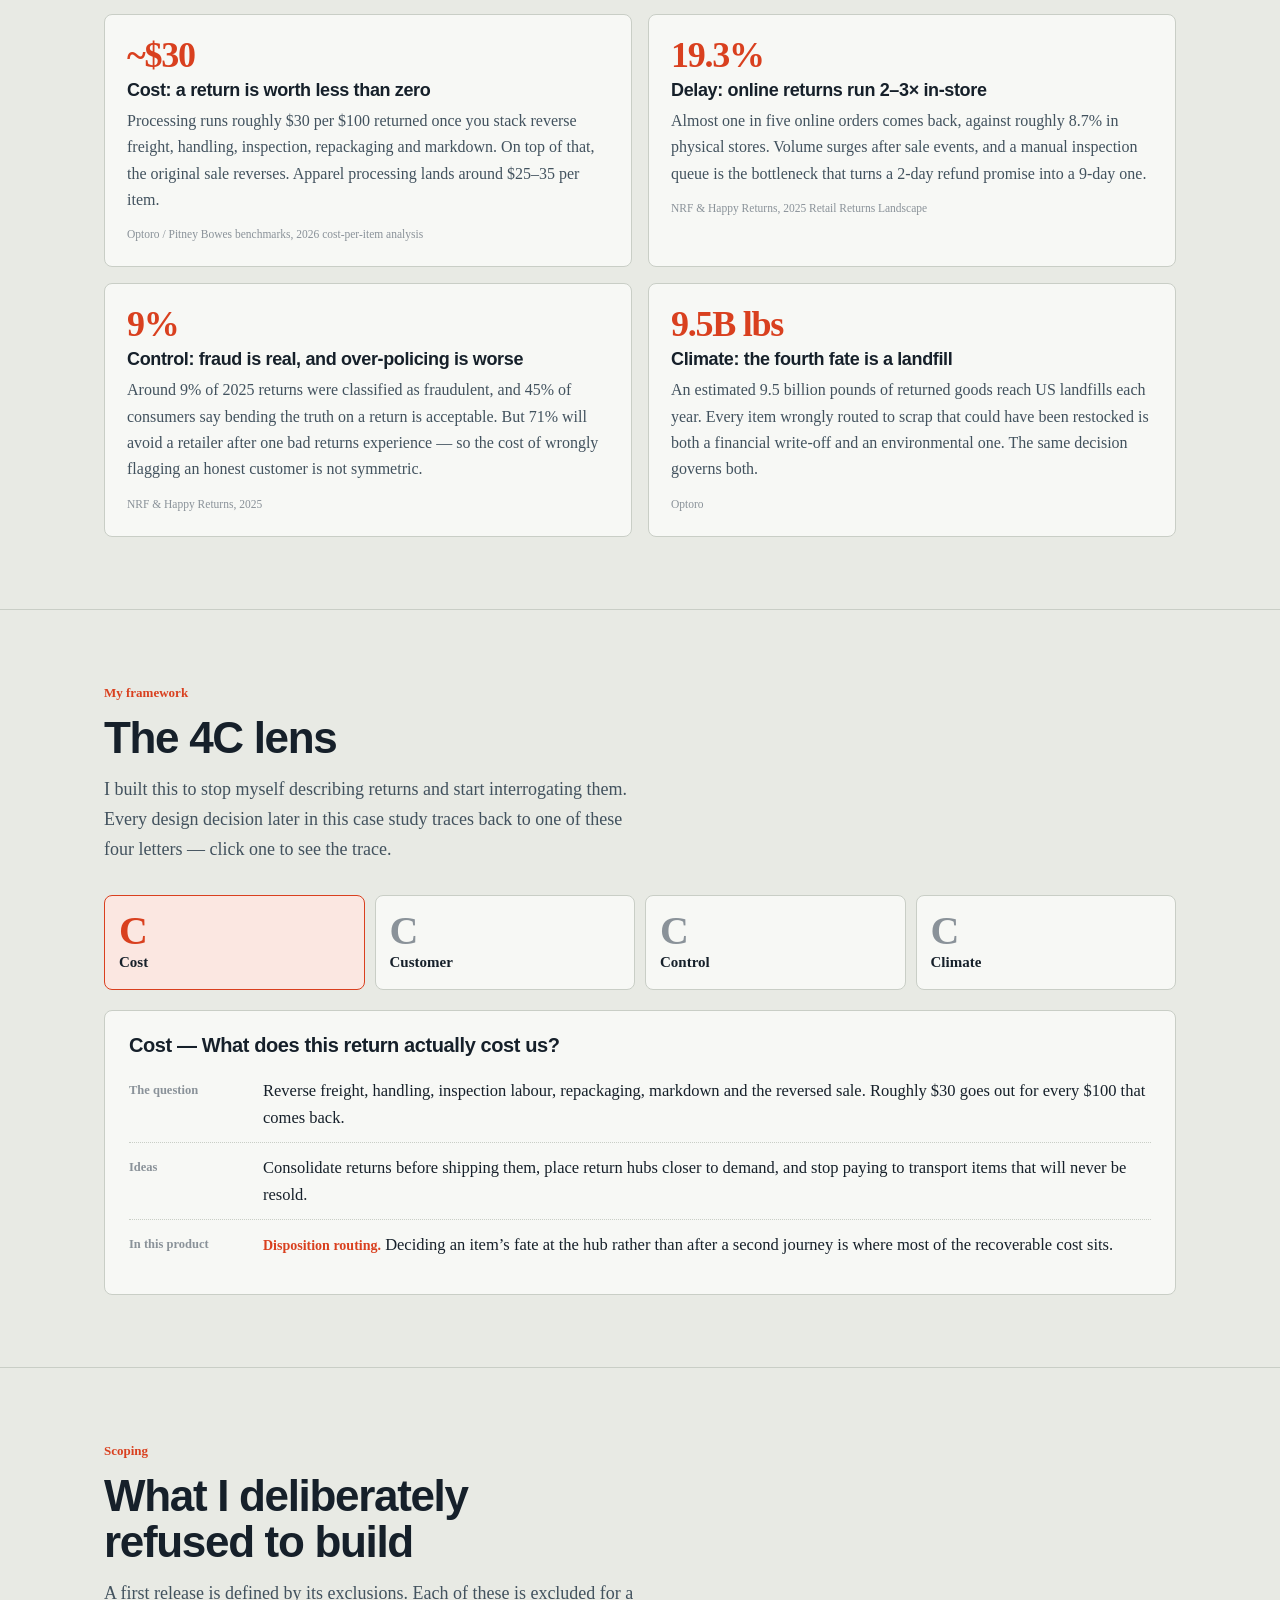
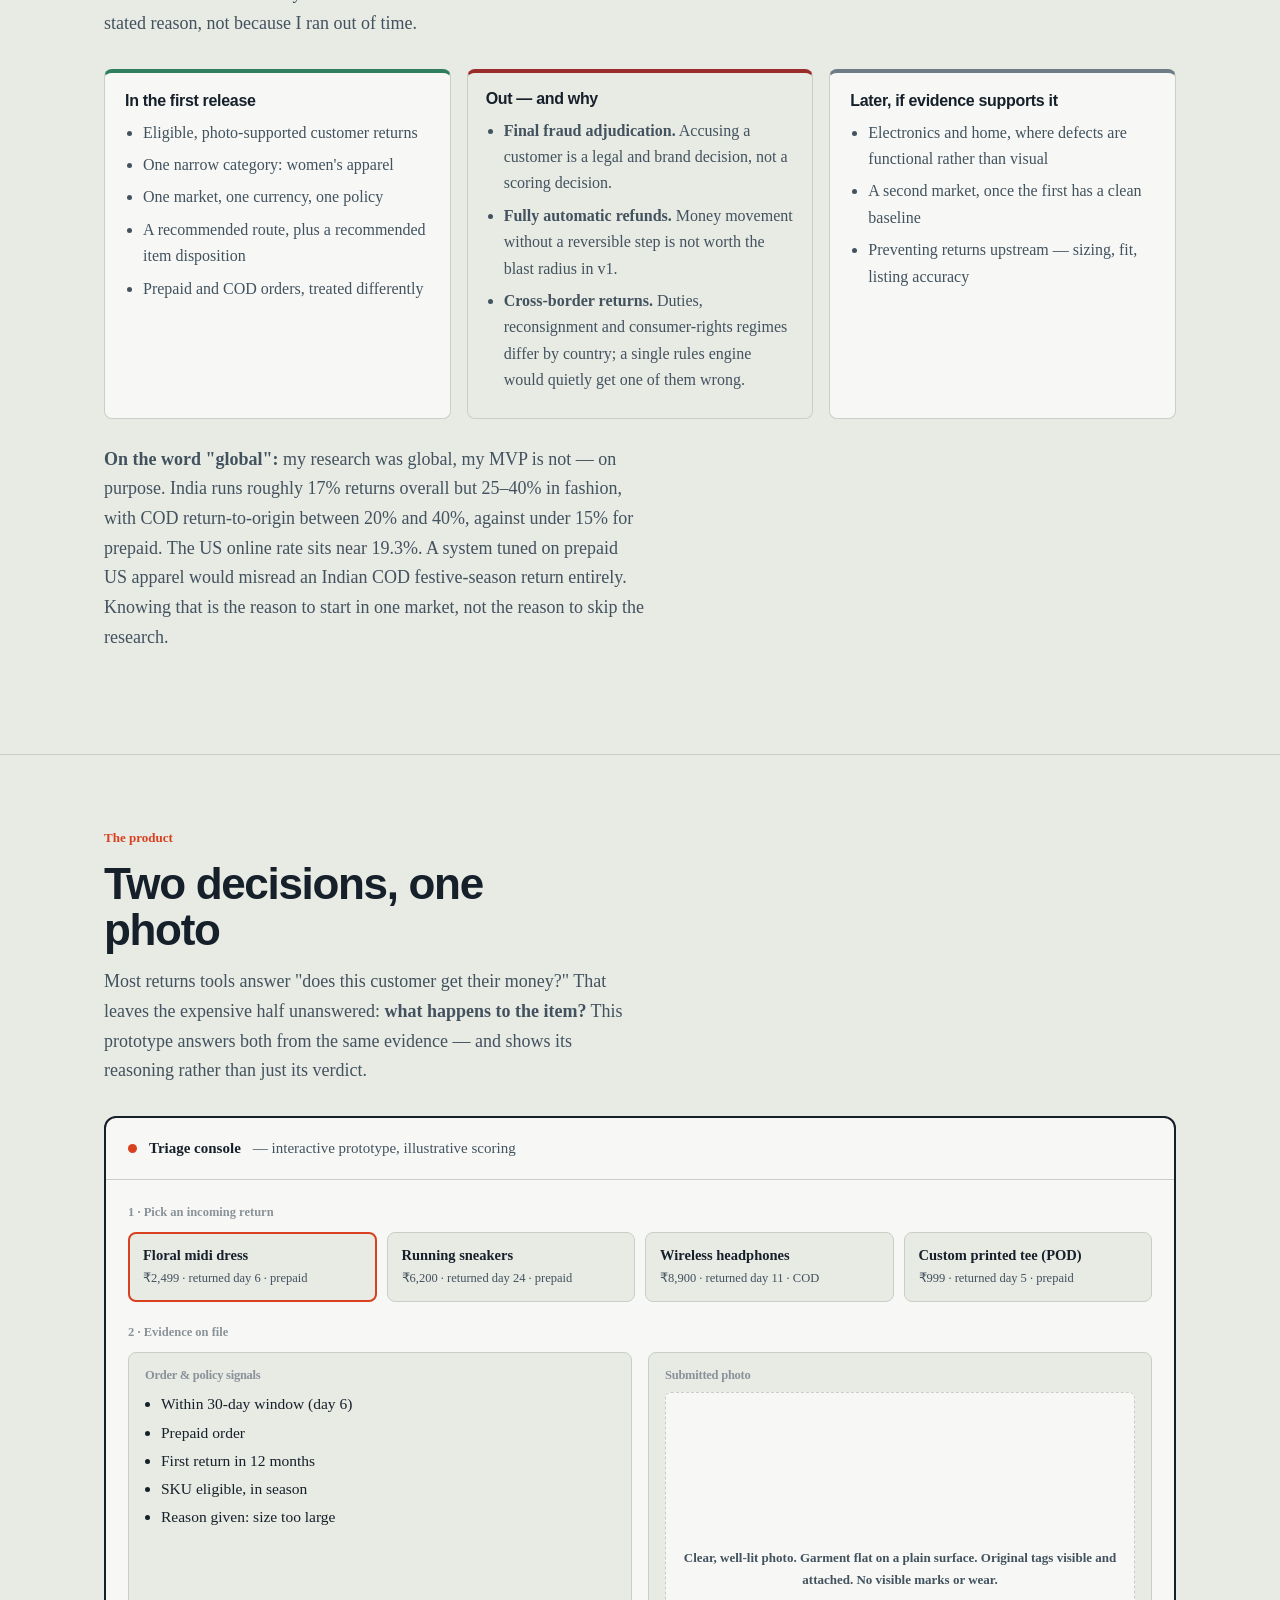
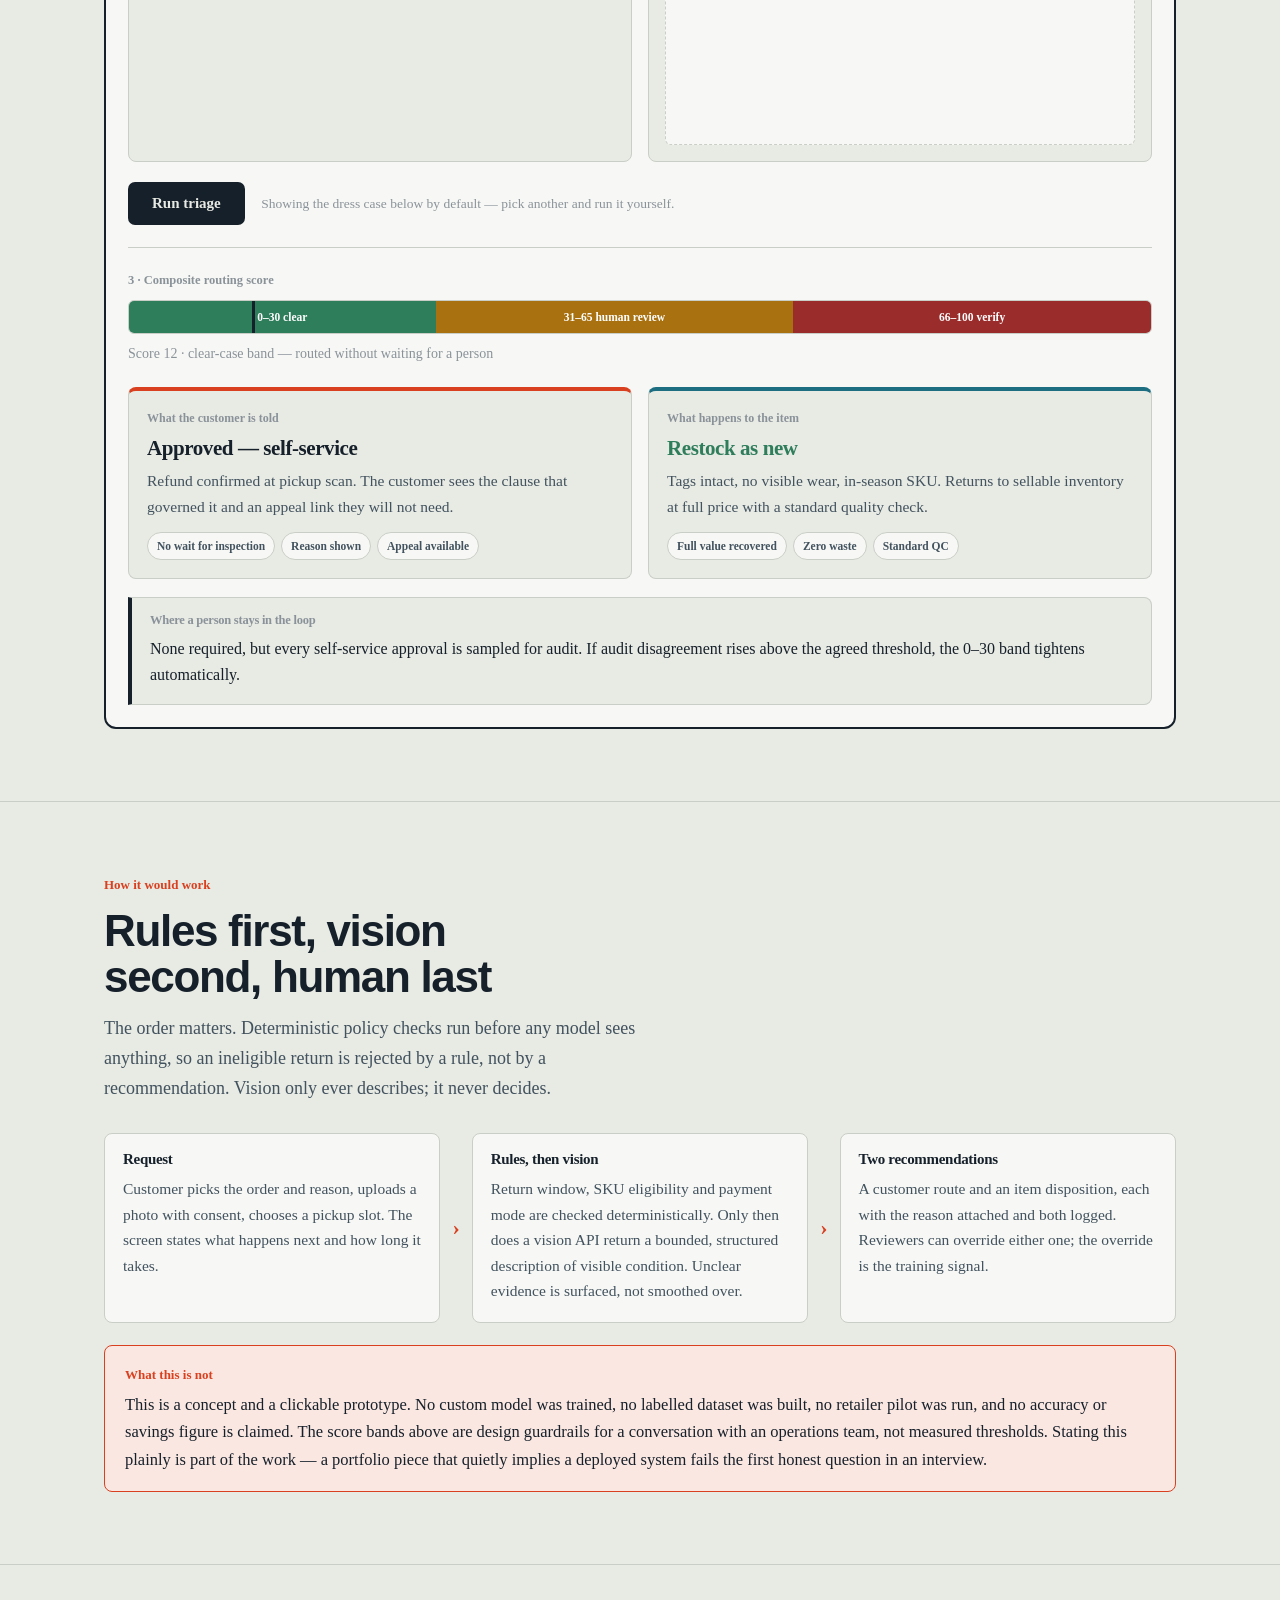
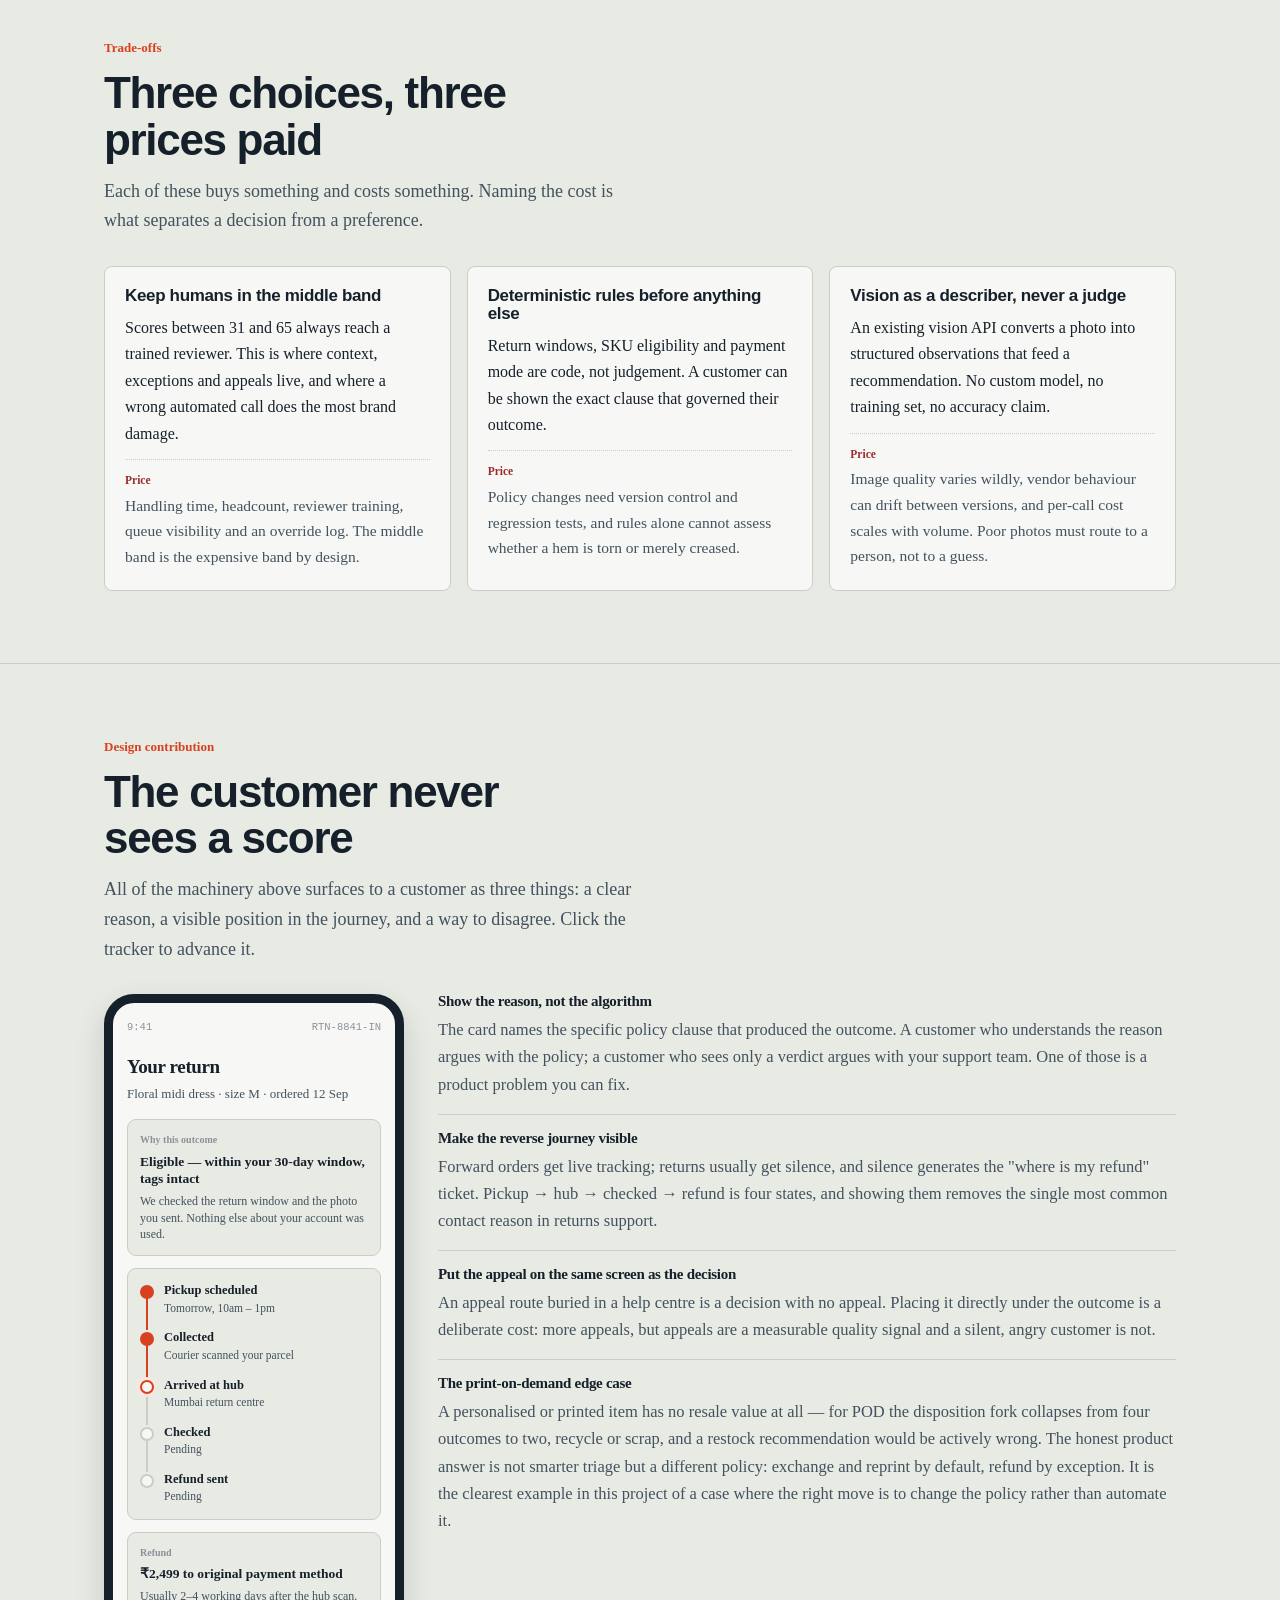
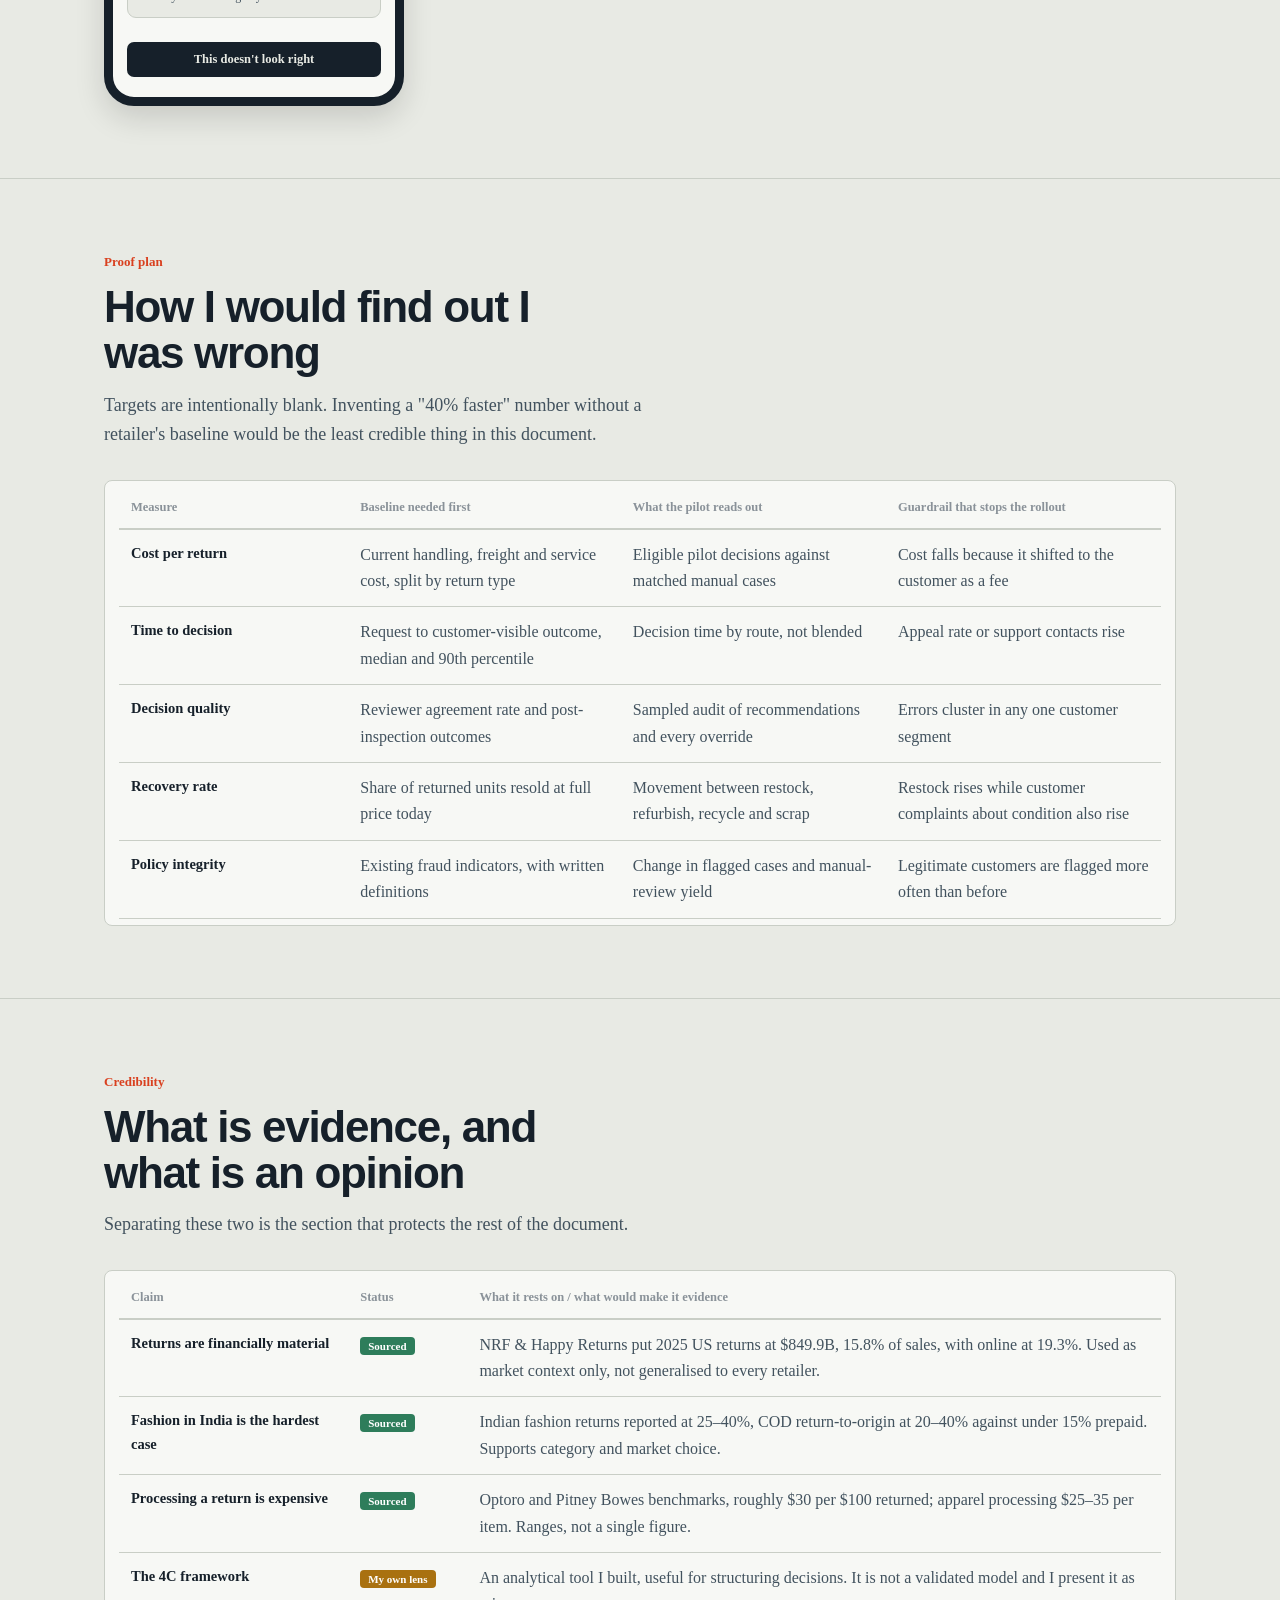
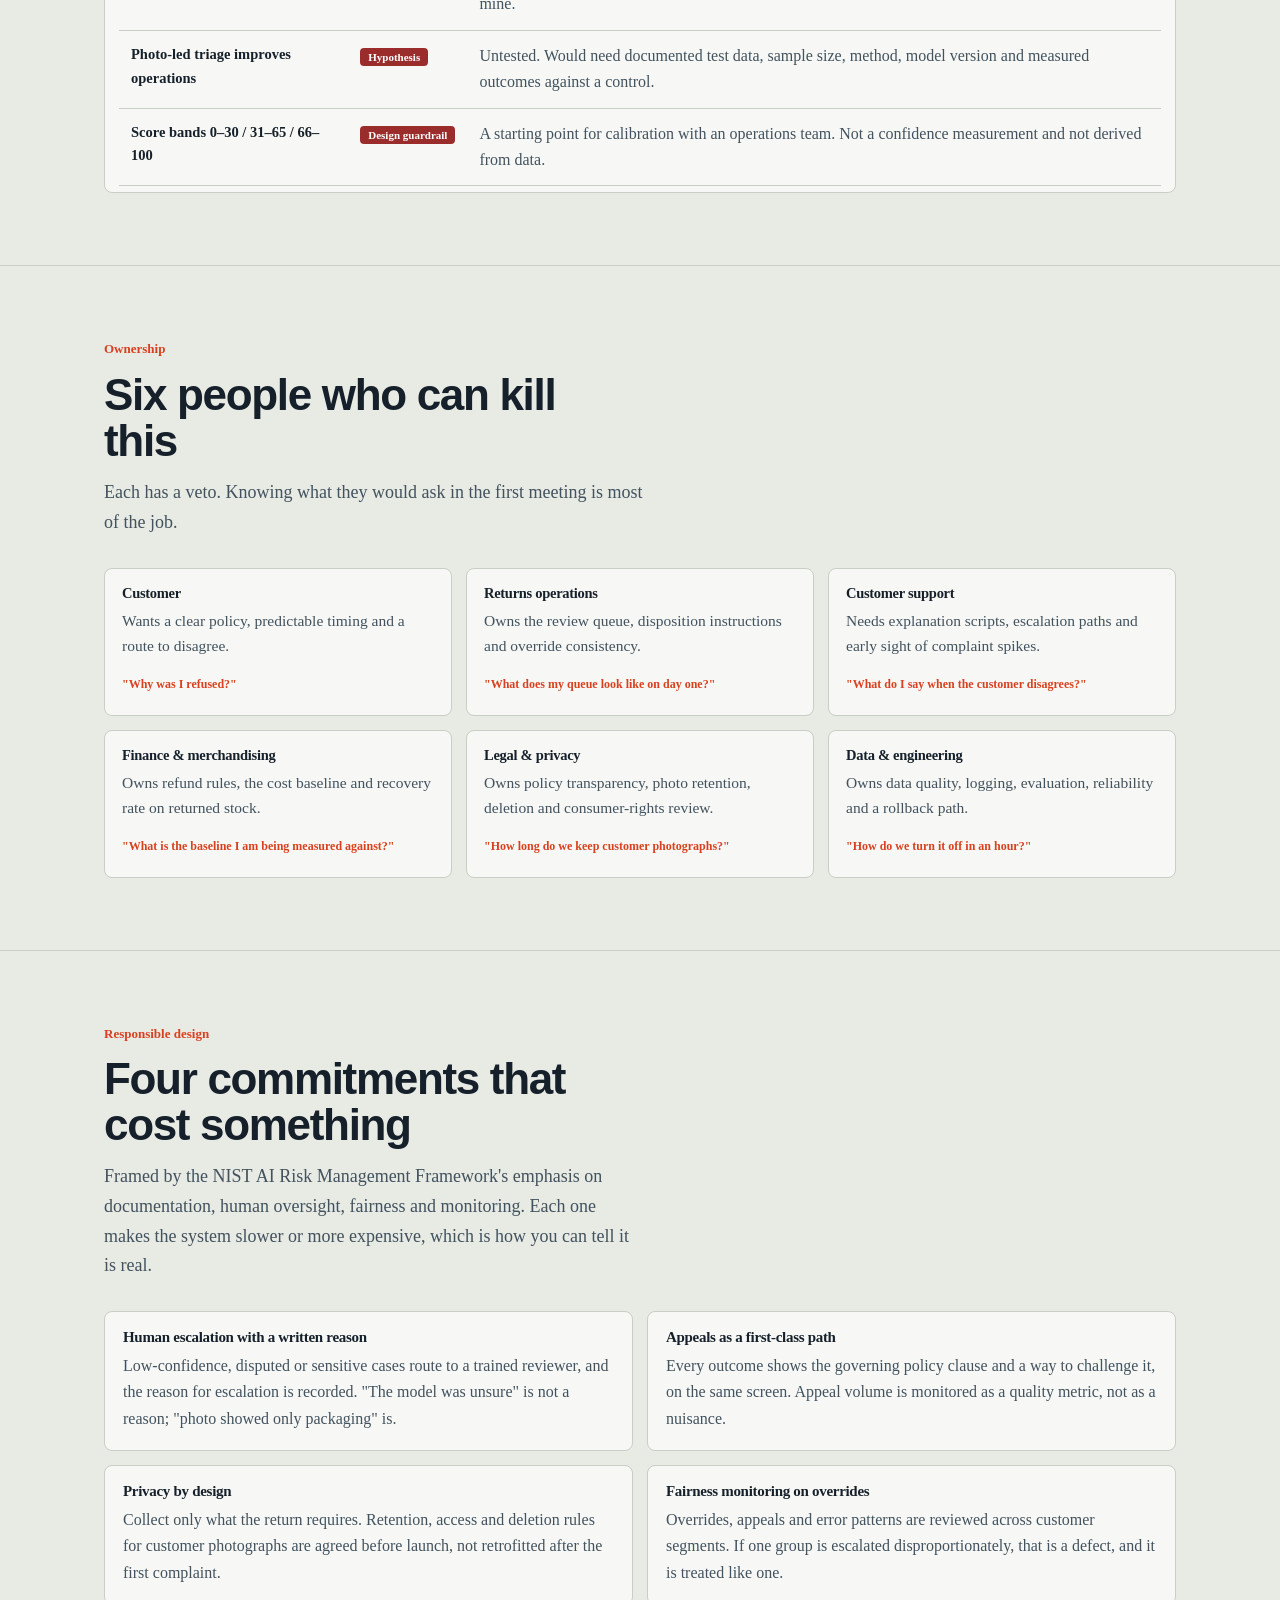
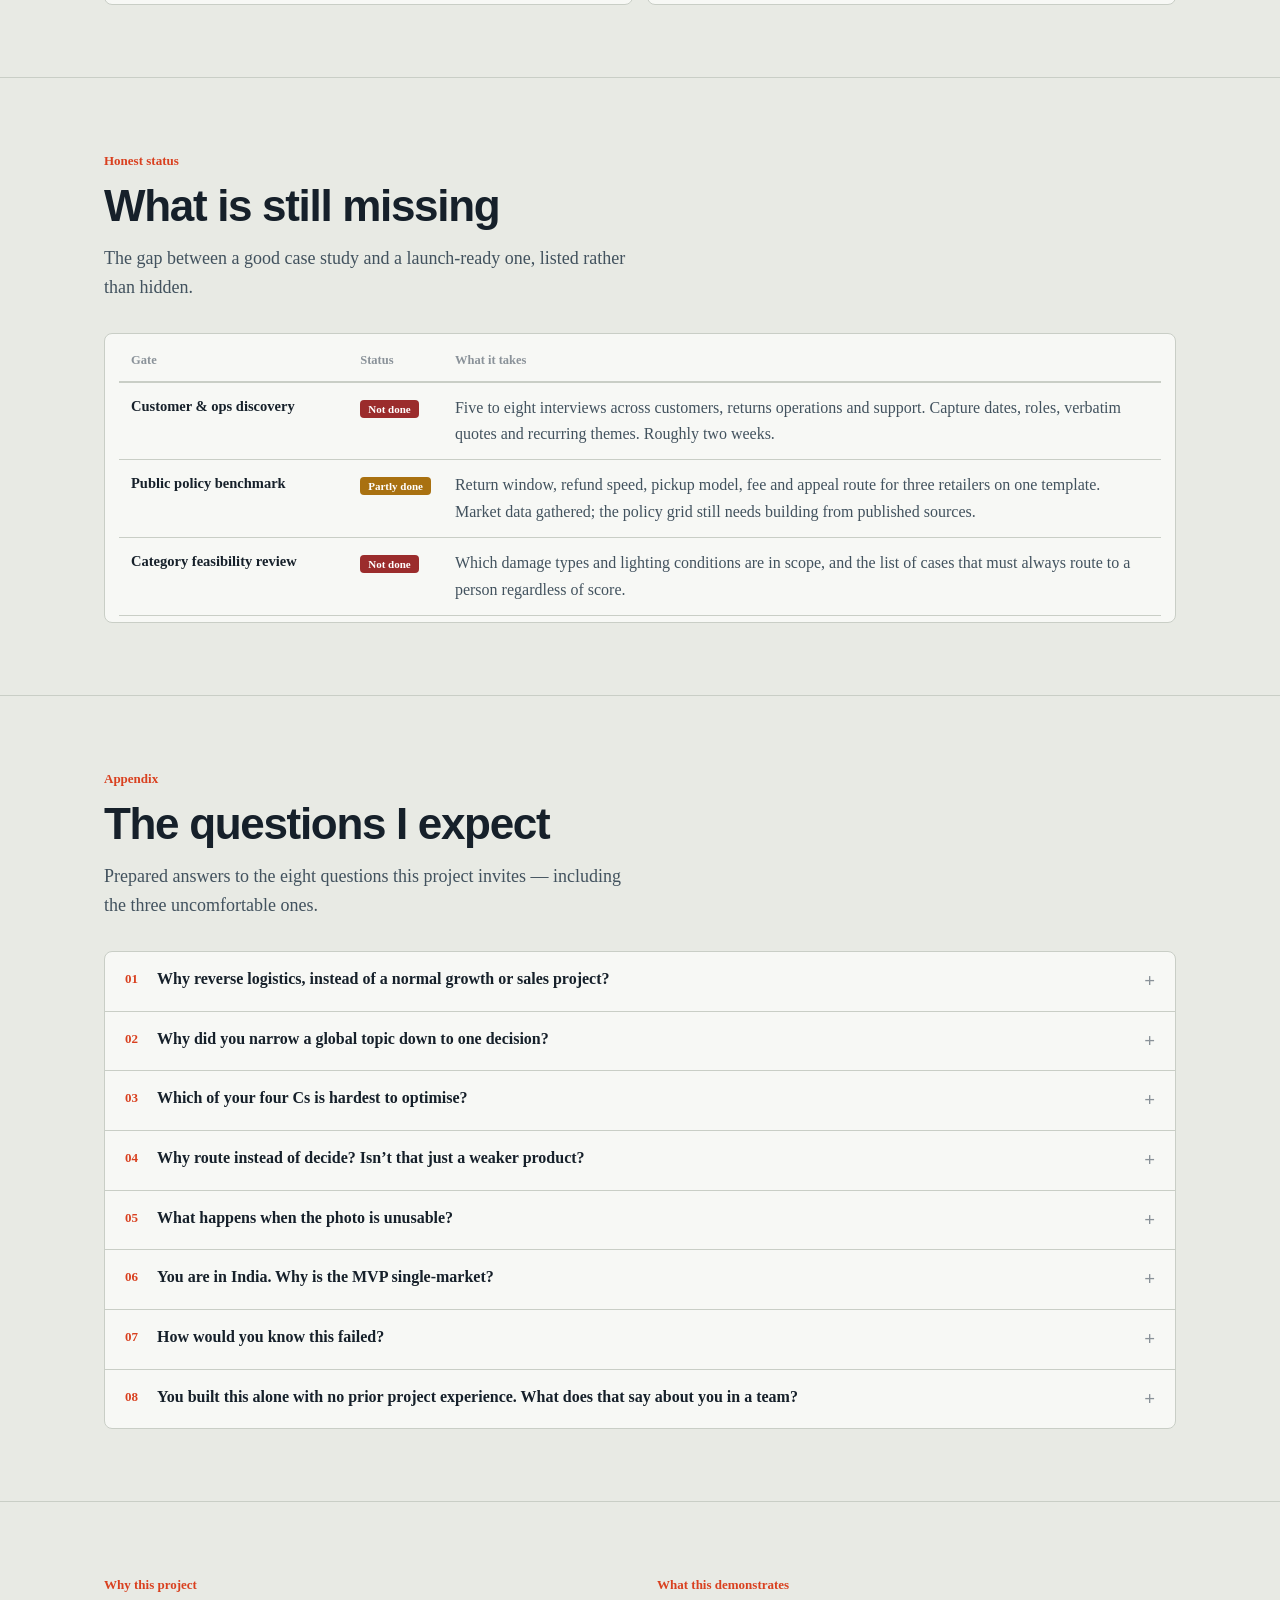
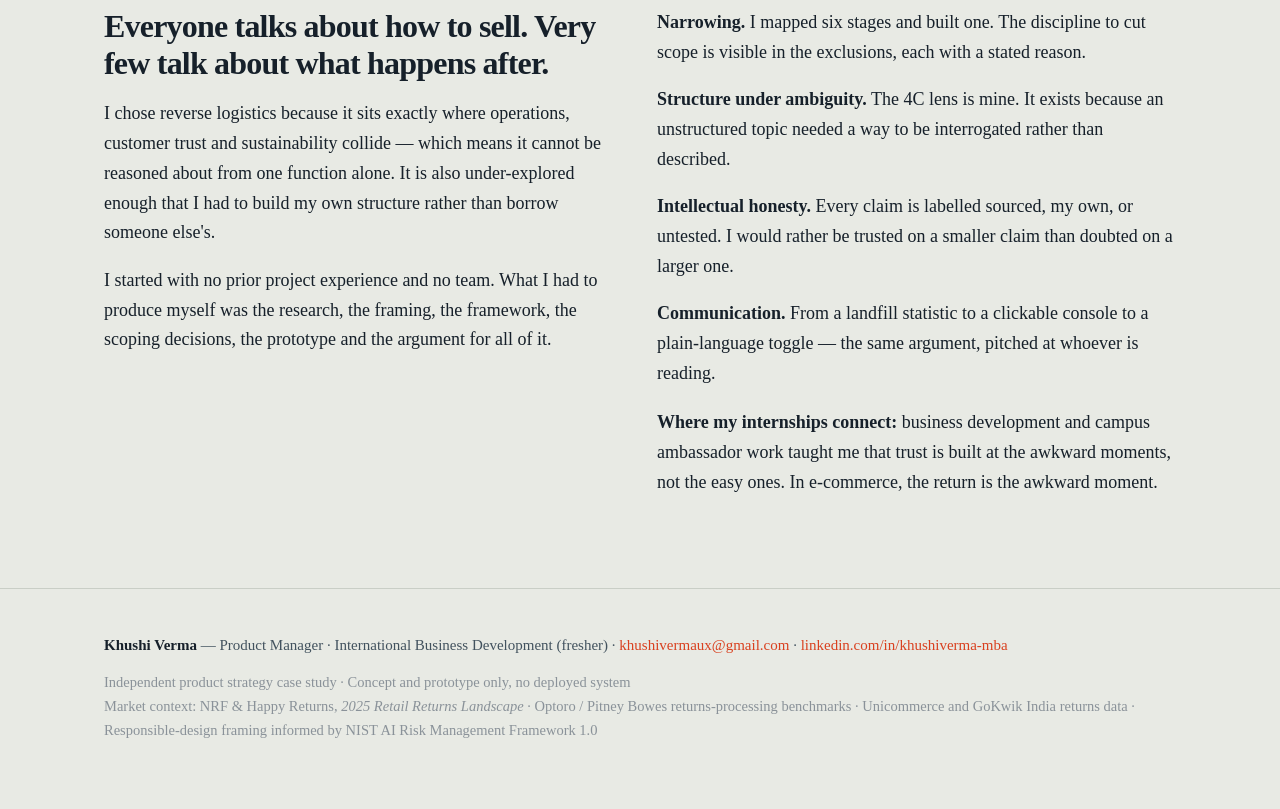
==== commit dfe5d22d: "Add files via upload" ====
--- a/index.html
+++ b/index.html
@@ -14,7 +14,14 @@
 <div class="bar">
   <div class="bar-in">
     <div class="brand">Return<em>Triage</em></div>
+    <nav class="jumpnav" aria-label="Jump to section">
+      <a href="#sec-summary">Summary</a>
+      <a href="#sec-product">Product</a>
+      <a href="#sec-framework">Framework</a>
+      <a href="#sec-validate">Validate</a>
+    </nav>
     <div class="bar-spacer"></div>
+    <a class="byline-mini" href="mailto:khushivermaux@gmail.com">Khushi Verma ↗</a>
     <button class="toggle" id="eli5btn" aria-pressed="false">
       <span class="knob"></span> Explain it simply
     </button>
@@ -22,7 +29,7 @@
 </div>
 
 <!-- ============ HERO ============ -->
-<div class="hero">
+<div class="hero" id="sec-summary">
   <div class="wrap">
     <span class="kicker">Product strategy case study · Independent concept · Reverse logistics</span>
     <h1>A box just came <span class="rev">back</span>. Now what?</h1>
@@ -35,6 +42,26 @@
       <span class="tag">Individual project</span>
     </div>
 
+    <div class="byline">
+      <div class="byline-name">Khushi Verma</div>
+      <div class="byline-role">Targeting: Product Manager · International Business Development</div>
+      <div class="byline-links">
+        <a href="mailto:khushivermaux@gmail.com">✉ khushivermaux@gmail.com</a>
+        <a href="https://www.linkedin.com/in/khushiverma-mba" target="_blank" rel="noopener">in/khushiverma-mba ↗</a>
+      </div>
+    </div>
+
+    <div class="thirty">
+      <div class="thirty-h">If you only have thirty seconds</div>
+      <div class="strip">
+        <div><span class="n">$849.9B</span><span class="l">of US retail sold in 2025 came back — 15.8% of annual sales.</span></div>
+        <div><span class="n">~$30</span><span class="l">spent processing every $100 returned, before counting the lost sale.</span></div>
+        <div><span class="n">25–40%</span><span class="l">return rate for fashion in India — the hardest category, in my home market.</span></div>
+        <div><span class="n">1 decision</span><span class="l">is what I chose to design: what happens to the box, and to the customer.</span></div>
+      </div>
+      <p class="thirty-sub">This case study maps the whole reverse journey, names what breaks in it, offers a framework for thinking about it, then designs one decision end to end — with a prototype you can click below.</p>
+    </div>
+
     <div class="boxstage">
       <div class="boxstage-q">One returned dress has four possible futures.</div>
       <div class="boxstage-sub">Picking the wrong one costs money, wastes a garment, or makes an honest customer feel accused. Somebody has to choose — today, mostly by hand.</div>
@@ -49,22 +76,6 @@
   </div>
 </div>
 
-<!-- ============ 30 SECONDS ============ -->
-<section>
-  <div class="wrap">
-    <div class="eyebrow">If you only read one thing</div>
-    <h2>Thirty seconds</h2>
-    <div class="eli5"><b>Simply</b>Shops lose a huge amount of money when people send things back. I studied why, made a way of thinking about it, and then built one small tool that helps decide what to do with each returned item.</div>
-    <div class="strip">
-      <div><span class="n">$849.9B</span><span class="l">of US retail sold in 2025 came back — 15.8% of annual sales.</span></div>
-      <div><span class="n">~$30</span><span class="l">spent processing every $100 returned, before counting the lost sale.</span></div>
-      <div><span class="n">25–40%</span><span class="l">return rate for fashion in India — the hardest category, in my home market.</span></div>
-      <div><span class="n">1 decision</span><span class="l">is what I chose to design: what happens to the box, and to the customer.</span></div>
-    </div>
-    <p class="sub" style="margin-top:26px">This case study does four things in order: maps the whole reverse journey, names what breaks in it, offers a framework for thinking about it, then zooms into a single decision and designs it end to end — with a prototype you can actually click.</p>
-  </div>
-</section>
-
 <!-- ============ CONTEXT ============ -->
 <section>
   <div class="wrap">
@@ -125,7 +136,7 @@
         <span class="stat">~$30</span>
         <h3>Cost: a return is worth less than zero</h3>
         <p>Processing runs roughly $30 per $100 returned once you stack reverse freight, handling, inspection, repackaging and markdown. On top of that, the original sale reverses. Apparel processing lands around $25–35 per item.</p>
-        <span class="src">Optoro / Pitney Bowes benchmarks, cited 2026</span>
+        <span class="src">Optoro / Pitney Bowes benchmarks, 2026 cost-per-item analysis</span>
       </div>
       <div class="tcard">
         <span class="stat">19.3%</span>
@@ -150,7 +161,7 @@
 </section>
 
 <!-- ============ 4C ============ -->
-<section>
+<section id="sec-framework">
   <div class="wrap">
     <div class="eyebrow">My framework</div>
     <h2>The 4C lens</h2>
@@ -168,7 +179,6 @@
     <div class="eyebrow">Scoping</div>
     <h2>What I deliberately refused to build</h2>
     <p class="sub">A first release is defined by its exclusions. Each of these is excluded for a stated reason, not because I ran out of time.</p>
-    <div class="eli5"><b>Simply</b>I wrote down the things I am not doing, and why. That way nobody thinks I forgot them.</div>
 
     <div class="scope">
       <div class="scard in">
@@ -203,12 +213,33 @@
 </section>
 
 <!-- ============ SIMULATOR ============ -->
-<section>
+<section id="sec-product">
   <div class="wrap">
     <div class="eyebrow">The product</div>
     <h2>Two decisions, one photo</h2>
     <p class="sub">Most returns tools answer "does this customer get their money?" That leaves the expensive half unanswered: <b>what happens to the item?</b> This prototype answers both from the same evidence — and shows its reasoning rather than just its verdict.</p>
     <div class="eli5"><b>Simply</b>Pick one of the four returned things below and press the button. The tool tells you two things: what the customer is told, and what happens to the item. Try the blurry one — it deliberately refuses to guess.</div>
+
+    <noscript>
+      <div class="sim">
+        <div class="sim-head"><span class="dot"></span><b>Triage console</b><span>— static preview, JavaScript is off</span></div>
+        <div class="sim-body">
+          <p class="sub" style="margin-bottom:18px">This is a frozen example of one outcome. Enable JavaScript to try the other three returns yourself.</p>
+          <div class="outputs">
+            <div class="out customer">
+              <div class="who">What the customer is told</div>
+              <div class="verdict">Approved — self-service</div>
+              <p class="why">Refund confirmed at pickup scan. Score 12 — clear-case band.</p>
+            </div>
+            <div class="out item">
+              <div class="who">What happens to the item</div>
+              <div class="verdict" style="color:var(--restock)">Restock as new</div>
+              <p class="why">Tags intact, no visible wear, in-season SKU — returns to sellable inventory.</p>
+            </div>
+          </div>
+        </div>
+      </div>
+    </noscript>
 
     <div class="sim">
       <div class="sim-head">
@@ -233,6 +264,7 @@
         </div>
 
         <button class="runbtn" id="run">Run triage</button>
+        <span class="runhint">Showing the dress case below by default — pick another and run it yourself.</span>
 
         <div class="result" id="result">
           <div class="simlabel">3 · Composite routing score</div>
@@ -307,7 +339,6 @@
     <div class="eyebrow">Trade-offs</div>
     <h2>Three choices, three prices paid</h2>
     <p class="sub">Each of these buys something and costs something. Naming the cost is what separates a decision from a preference.</p>
-    <div class="eli5"><b>Simply</b>Every choice I made has a downside. Here they are, written down honestly.</div>
     <div class="tri">
       <div class="tcol">
         <h3>Keep humans in the middle band</h3>
@@ -334,7 +365,6 @@
     <div class="eyebrow">Design contribution</div>
     <h2>The customer never sees a score</h2>
     <p class="sub">All of the machinery above surfaces to a customer as three things: a clear reason, a visible position in the journey, and a way to disagree. Click the tracker to advance it.</p>
-    <div class="eli5"><b>Simply</b>The customer just sees a simple screen: where their parcel is, why the shop decided what it decided, and a button to complain if it feels wrong.</div>
 
     <div class="designwrap">
       <div class="phone">
@@ -382,12 +412,11 @@
 </section>
 
 <!-- ============ VALIDATION ============ -->
-<section>
+<section id="sec-validate">
   <div class="wrap">
     <div class="eyebrow">Proof plan</div>
     <h2>How I would find out I was wrong</h2>
     <p class="sub">Targets are intentionally blank. Inventing a "40% faster" number without a retailer's baseline would be the least credible thing in this document.</p>
-    <div class="eli5"><b>Simply</b>Before saying this works, I would test it and measure four things. I would also decide in advance what result would make me stop.</div>
     <div class="tblwrap">
       <table class="tbl">
         <thead><tr><th>Measure</th><th>Baseline needed first</th><th>What the pilot reads out</th><th>Guardrail that stops the rollout</th></tr></thead>
@@ -409,7 +438,6 @@
     <div class="eyebrow">Credibility</div>
     <h2>What is evidence, and what is an opinion</h2>
     <p class="sub">Separating these two is the section that protects the rest of the document.</p>
-    <div class="eli5"><b>Simply</b>Some things here are proven facts from real reports. Some are my own ideas that still need testing. I have labelled which is which so nobody is misled.</div>
     <div class="tblwrap">
       <table class="tbl">
         <thead><tr><th>Claim</th><th>Status</th><th>What it rests on / what would make it evidence</th></tr></thead>
@@ -432,7 +460,6 @@
     <div class="eyebrow">Ownership</div>
     <h2>Six people who can kill this</h2>
     <p class="sub">Each has a veto. Knowing what they would ask in the first meeting is most of the job.</p>
-    <div class="eli5"><b>Simply</b>Six different teams have to agree before this could be built. Here is what each one cares about.</div>
     <div class="stake">
       <div class="sk"><h4>Customer</h4><p>Wants a clear policy, predictable timing and a route to disagree.</p><span class="ask">"Why was I refused?"</span></div>
       <div class="sk"><h4>Returns operations</h4><p>Owns the review queue, disposition instructions and override consistency.</p><span class="ask">"What does my queue look like on day one?"</span></div>
@@ -450,7 +477,6 @@
     <div class="eyebrow">Responsible design</div>
     <h2>Four commitments that cost something</h2>
     <p class="sub">Framed by the NIST AI Risk Management Framework's emphasis on documentation, human oversight, fairness and monitoring. Each one makes the system slower or more expensive, which is how you can tell it is real.</p>
-    <div class="eli5"><b>Simply</b>Four promises about being fair: a person checks the tricky ones, customers can argue back, we only keep what we need, and we check regularly that the system is not being unfair to any group.</div>
     <div class="guards">
       <div class="g"><h4>Human escalation with a written reason</h4><p>Low-confidence, disputed or sensitive cases route to a trained reviewer, and the reason for escalation is recorded. "The model was unsure" is not a reason; "photo showed only packaging" is.</p></div>
       <div class="g"><h4>Appeals as a first-class path</h4><p>Every outcome shows the governing policy clause and a way to challenge it, on the same screen. Appeal volume is monitored as a quality metric, not as a nuisance.</p></div>
@@ -466,7 +492,6 @@
     <div class="eyebrow">Honest status</div>
     <h2>What is still missing</h2>
     <p class="sub">The gap between a good case study and a launch-ready one, listed rather than hidden.</p>
-    <div class="eli5"><b>Simply</b>Three things I have not done yet, and what each one would take.</div>
     <div class="tblwrap">
       <table class="tbl">
         <thead><tr><th>Gate</th><th>Status</th><th>What it takes</th></tr></thead>
@@ -486,7 +511,6 @@
     <div class="eyebrow">Appendix</div>
     <h2>The questions I expect</h2>
     <p class="sub">Prepared answers to the eight questions this project invites — including the three uncomfortable ones.</p>
-    <div class="eli5"><b>Simply</b>Questions someone might ask me about this project, and my honest answers.</div>
     <div class="qa" id="qa"></div>
   </div>
 </section>
@@ -515,6 +539,11 @@
 
 <footer>
   <div class="wrap">
+    <div class="footer-byline">
+      <b>Khushi Verma</b> — Product Manager · International Business Development (fresher)
+      · <a href="mailto:khushivermaux@gmail.com">khushivermaux@gmail.com</a>
+      · <a href="https://www.linkedin.com/in/khushiverma-mba" target="_blank" rel="noopener">linkedin.com/in/khushiverma-mba</a>
+    </div>
     Independent product strategy case study · Concept and prototype only, no deployed system<br>
     Market context: NRF &amp; Happy Returns, <em>2025 Retail Returns Landscape</em> · Optoro / Pitney Bowes returns-processing benchmarks · Unicommerce and GoKwik India returns data · Responsible-design framing informed by NIST AI Risk Management Framework 1.0
   </div>
--- a/styles.css
+++ b/styles.css
@@ -0,0 +1,461 @@
+:root{
+  --paper:#E8EAE4;
+  --card:#F7F8F5;
+  --ink:#16202A;
+  --ink-soft:#42525E;
+  --ink-faint:#8A9299;
+  --rule:#C9CEC6;
+  --reverse:#D9401F;
+  --reverse-soft:#FBE7E1;
+  --forward:#6E7C86;
+  --restock:#2E7D5B;
+  --refurb:#A97110;
+  --recycle:#1C6E80;
+  --scrap:#9B2C2C;
+  --shadow:0 1px 0 var(--rule);
+  --maxw:1120px;
+  --prose:66ch;
+}
+:root:not([data-theme="light"]){
+  @media (prefers-color-scheme: dark){}
+}
+@media (prefers-color-scheme: dark){
+  :root:not([data-theme="light"]){
+    --paper:#11181F;
+    --card:#18212A;
+    --ink:#E6EAE6;
+    --ink-soft:#A8B4BC;
+    --ink-faint:#6C7A84;
+    --rule:#2C3944;
+    --reverse:#FF6B4A;
+    --reverse-soft:#3A1B13;
+    --forward:#8A9AA5;
+    --restock:#5CC195;
+    --refurb:#E0A93F;
+    --recycle:#4FB4C9;
+    --scrap:#E07A7A;
+  }
+}
+:root[data-theme="dark"]{
+  --paper:#11181F;
+  --card:#18212A;
+  --ink:#E6EAE6;
+  --ink-soft:#A8B4BC;
+  --ink-faint:#6C7A84;
+  --rule:#2C3944;
+  --reverse:#FF6B4A;
+  --reverse-soft:#3A1B13;
+  --forward:#8A9AA5;
+  --restock:#5CC195;
+  --refurb:#E0A93F;
+  --recycle:#4FB4C9;
+  --scrap:#E07A7A;
+}
+
+*{box-sizing:border-box}
+html{-webkit-text-size-adjust:100%}
+body{
+  margin:0;
+  background:var(--paper);
+  color:var(--ink);
+  font-family:"Source Serif 4",Georgia,"Times New Roman",serif;
+  font-size:18px;
+  line-height:1.65;
+  overflow-x:hidden;
+}
+h1,h2,h3,h4,.sans,button,input,select,label,th{
+  font-family:Archivo,"Helvetica Neue",Arial,sans-serif;
+}
+h1,h2,h3,h4{line-height:1.05;margin:0;letter-spacing:-0.02em;font-weight:800}
+p{margin:0 0 1em}
+a{color:var(--reverse);text-underline-offset:3px}
+img{max-width:100%}
+:focus-visible{outline:3px solid var(--reverse);outline-offset:3px;border-radius:2px}
+
+.wrap{max-width:var(--maxw);margin:0 auto;padding:0 24px}
+.prose{max-width:var(--prose)}
+section{padding:72px 0;border-top:1px solid var(--rule)}
+section:first-of-type{border-top:0}
+
+/* ---------- sticky bar ---------- */
+.bar{
+  position:sticky;top:0;z-index:60;
+  background:var(--paper);
+  border-bottom:1px solid var(--rule);
+}
+.bar-in{display:flex;align-items:center;gap:16px;height:54px;max-width:var(--maxw);margin:0 auto;padding:0 24px}
+.brand{font-family:Archivo;font-weight:900;font-size:15px;letter-spacing:-0.01em;white-space:nowrap}
+.brand em{font-style:normal;color:var(--reverse)}
+.bar-spacer{flex:1}
+.jumpnav{display:flex;gap:18px;margin-left:8px}
+.jumpnav a{
+  font-family:Archivo;font-size:13px;font-weight:600;color:var(--ink-soft);text-decoration:none;white-space:nowrap;
+}
+.jumpnav a:hover{color:var(--reverse)}
+.byline-mini{
+  font-family:Archivo;font-size:13px;font-weight:600;color:var(--ink-soft);text-decoration:none;white-space:nowrap;margin-right:4px;
+}
+.byline-mini:hover{color:var(--reverse)}
+@media (max-width:860px){ .jumpnav{display:none} }
+@media (max-width:560px){ .byline-mini{display:none} }
+.toggle{
+  display:flex;align-items:center;gap:9px;cursor:pointer;
+  font-family:Archivo;font-size:13px;font-weight:600;color:var(--ink-soft);
+  background:none;border:1px solid var(--rule);border-radius:999px;padding:6px 12px 6px 9px;
+}
+.toggle .knob{
+  width:30px;height:17px;border-radius:999px;background:var(--rule);position:relative;transition:background .18s;flex:none;
+}
+.toggle .knob::after{
+  content:"";position:absolute;top:2px;left:2px;width:13px;height:13px;border-radius:50%;
+  background:var(--card);transition:transform .18s;
+}
+.toggle[aria-pressed="true"]{color:var(--reverse);border-color:var(--reverse)}
+.toggle[aria-pressed="true"] .knob{background:var(--reverse)}
+.toggle[aria-pressed="true"] .knob::after{transform:translateX(13px)}
+
+/* ---------- hero ---------- */
+.hero{padding:76px 0 64px;position:relative;overflow:hidden}
+.kicker{
+  font-family:Archivo;font-size:12.5px;font-weight:600;color:var(--ink-faint);
+  border:1px solid var(--rule);border-radius:999px;padding:4px 11px;display:inline-block;margin-bottom:26px;
+}
+h1{
+  font-size:clamp(40px,7.4vw,84px);font-weight:900;letter-spacing:-0.035em;
+  max-width:16ch;margin-bottom:22px;
+}
+h1 .rev{color:var(--reverse)}
+.lede{font-size:clamp(19px,2.3vw,23px);color:var(--ink-soft);max-width:50ch;margin-bottom:34px}
+.hero-meta{display:flex;flex-wrap:wrap;gap:8px}
+.tag{
+  font-family:Archivo;font-size:12.5px;font-weight:600;padding:5px 11px;border-radius:4px;
+  background:var(--card);border:1px solid var(--rule);color:var(--ink-soft);
+}
+
+/* byline */
+.byline{
+  display:flex;align-items:center;flex-wrap:wrap;gap:4px 14px;margin-top:26px;padding-top:22px;border-top:1px solid var(--rule);
+}
+.byline-name{font-family:Archivo;font-weight:800;font-size:16px;letter-spacing:-0.01em}
+.byline-role{font-size:14.5px;color:var(--ink-soft);font-family:Archivo;font-weight:500}
+.byline-links{display:flex;gap:14px;margin-left:auto}
+.byline-links a{font-family:Archivo;font-size:13.5px;font-weight:600;color:var(--reverse);text-decoration:none}
+.byline-links a:hover{text-decoration:underline}
+@media (max-width:640px){ .byline-links{margin-left:0} }
+
+/* thirty-second summary, promoted above the box animation */
+.thirty{margin-top:30px}
+.thirty-h{font-family:Archivo;font-size:13px;font-weight:700;color:var(--reverse);margin-bottom:12px}
+.thirty-sub{color:var(--ink-soft);font-size:16.5px;margin:16px 0 0;max-width:64ch}
+
+/* the arriving box */
+.boxstage{margin-top:40px;border:1px solid var(--rule);background:var(--card);border-radius:8px;padding:26px;position:relative;overflow:hidden}
+.boxstage-q{font-family:Archivo;font-weight:800;font-size:clamp(20px,3vw,27px);margin-bottom:6px}
+.boxstage-sub{color:var(--ink-soft);font-size:16px;margin-bottom:22px}
+.fates{display:grid;grid-template-columns:repeat(4,1fr);gap:10px}
+.fate{
+  border:1px solid var(--rule);border-radius:6px;padding:13px 12px;background:var(--paper);
+  font-family:Archivo;font-size:13px;font-weight:600;color:var(--ink-faint);
+  transition:color .25s,border-color .25s,background .25s;
+}
+.fate .big{display:block;font-size:22px;font-weight:900;margin-bottom:3px;letter-spacing:-0.02em}
+.fate.lit{color:var(--ink);border-color:currentColor}
+.fate[data-f="restock"].lit{color:var(--restock)}
+.fate[data-f="refurb"].lit{color:var(--refurb)}
+.fate[data-f="recycle"].lit{color:var(--recycle)}
+.fate[data-f="scrap"].lit{color:var(--scrap)}
+.trackid{font-family:"IBM Plex Mono",monospace;font-size:11.5px;color:var(--ink-faint);margin-top:16px;letter-spacing:.02em}
+
+/* ---------- headings ---------- */
+.eyebrow{
+  font-family:Archivo;font-size:13px;font-weight:700;color:var(--reverse);margin-bottom:12px;
+}
+h2{font-size:clamp(28px,4.6vw,44px);letter-spacing:-0.03em;margin-bottom:14px;max-width:20ch}
+.sub{color:var(--ink-soft);font-size:18px;max-width:60ch;margin-bottom:30px}
+.eli5{
+  display:none;border-left:3px solid var(--reverse);background:var(--reverse-soft);
+  padding:12px 16px;border-radius:0 6px 6px 0;font-size:16.5px;color:var(--ink);margin-bottom:28px;max-width:60ch;
+}
+body.simple .eli5{display:block}
+.eli5 b{font-family:Archivo;font-size:12px;font-weight:700;display:block;color:var(--reverse);margin-bottom:2px}
+
+/* ---------- 30 second strip ---------- */
+.strip{display:grid;grid-template-columns:repeat(4,1fr);gap:0;border:1px solid var(--rule);border-radius:8px;overflow:hidden;background:var(--card)}
+.strip div{padding:20px 18px;border-right:1px solid var(--rule)}
+.strip div:last-child{border-right:0}
+.strip .n{font-family:Archivo;font-weight:900;font-size:27px;letter-spacing:-0.03em;display:block;margin-bottom:4px}
+.strip .l{font-size:15px;color:var(--ink-soft);line-height:1.4}
+
+/* ---------- forward vs reverse ---------- */
+.lanes{border:1px solid var(--rule);border-radius:8px;background:var(--card);padding:26px 22px;margin-top:8px}
+.lane{margin-bottom:22px}
+.lane:last-child{margin-bottom:0}
+.lane-h{display:flex;align-items:baseline;gap:10px;margin-bottom:10px}
+.lane-h b{font-family:Archivo;font-size:15px;font-weight:800}
+.lane-h span{font-size:15px;color:var(--ink-soft)}
+.track{display:flex;align-items:center;gap:0;flex-wrap:wrap}
+.node{
+  font-family:Archivo;font-size:12.5px;font-weight:600;padding:7px 11px;border-radius:5px;
+  border:1px solid currentColor;white-space:nowrap;
+}
+.arrow{flex:1;min-width:16px;height:2px;position:relative;background:repeating-linear-gradient(90deg,currentColor 0 7px,transparent 7px 13px)}
+.arrow::after{content:"";position:absolute;right:-1px;top:-4px;border:5px solid transparent;border-left-color:currentColor}
+.lane.fwd{color:var(--forward)}
+.lane.rev{color:var(--reverse)}
+.lane .node{color:inherit;background:var(--paper)}
+.lane-note{font-size:15.5px;color:var(--ink-soft);margin-top:10px;font-family:"Source Serif 4",serif}
+@media (prefers-reduced-motion: no-preference){
+  .lane.rev .arrow{animation:flow 1.6s linear infinite}
+  @keyframes flow{to{background-position:-13px 0}}
+}
+
+/* ---------- journey map ---------- */
+.journey{display:grid;grid-template-columns:repeat(6,1fr);gap:8px;margin-bottom:22px}
+.jstep{
+  text-align:left;cursor:pointer;background:var(--card);border:1px solid var(--rule);
+  border-radius:7px;padding:14px 12px;font-family:Archivo;color:var(--ink);transition:border-color .16s,background .16s;
+}
+.jstep:hover{border-color:var(--ink-faint)}
+.jstep .num{font-size:11px;font-weight:700;color:var(--ink-faint);display:block;margin-bottom:6px}
+.jstep .nm{font-size:14px;font-weight:700;line-height:1.2;display:block}
+.jstep[aria-selected="true"]{border-color:var(--reverse);background:var(--reverse-soft)}
+.jstep.here{border-style:dashed;border-color:var(--reverse)}
+.jstep.here .nm::after{content:" ◆";color:var(--reverse)}
+.jdetail{border:1px solid var(--rule);border-left:4px solid var(--reverse);border-radius:0 8px 8px 0;padding:22px 24px;background:var(--card);min-height:150px}
+.jdetail h3{font-size:21px;margin-bottom:8px}
+.jdetail .who{font-family:Archivo;font-size:12.5px;font-weight:700;color:var(--reverse);margin-bottom:10px}
+.jdetail p{margin-bottom:10px;font-size:17px}
+.jdetail .pain{font-size:15.5px;color:var(--ink-soft);border-top:1px dotted var(--rule);padding-top:10px;margin:0}
+
+/* ---------- tension cards ---------- */
+.tension{display:grid;grid-template-columns:repeat(2,1fr);gap:16px}
+.tcard{border:1px solid var(--rule);border-radius:8px;padding:22px;background:var(--card)}
+.tcard .stat{font-family:Archivo;font-weight:900;font-size:36px;letter-spacing:-0.035em;color:var(--reverse);display:block;line-height:1;margin-bottom:8px}
+.tcard h3{font-size:18px;margin-bottom:8px}
+.tcard p{font-size:16px;color:var(--ink-soft);margin:0}
+.tcard .src{font-family:Archivo;font-size:11.5px;color:var(--ink-faint);margin-top:12px;display:block}
+
+/* ---------- 4C ---------- */
+.cgrid{display:grid;grid-template-columns:repeat(4,1fr);gap:10px;margin-bottom:20px}
+.cbtn{
+  cursor:pointer;border:1px solid var(--rule);background:var(--card);border-radius:8px;padding:18px 14px;text-align:left;
+  font-family:Archivo;color:var(--ink);transition:border-color .16s,background .16s;
+}
+.cbtn .letter{font-size:40px;font-weight:900;letter-spacing:-0.05em;line-height:.85;display:block;color:var(--ink-faint);transition:color .16s}
+.cbtn .word{font-size:15px;font-weight:700;margin-top:6px;display:block}
+.cbtn[aria-selected="true"]{background:var(--reverse-soft);border-color:var(--reverse)}
+.cbtn[aria-selected="true"] .letter{color:var(--reverse)}
+.cdetail{border:1px solid var(--rule);border-radius:8px;background:var(--card);padding:24px}
+.cdetail h3{font-size:20px;margin-bottom:10px}
+.crow{display:grid;grid-template-columns:120px 1fr;gap:14px;padding:11px 0;border-top:1px dotted var(--rule);font-size:16.5px}
+.crow:first-of-type{border-top:0}
+.crow b{font-family:Archivo;font-size:12.5px;font-weight:700;color:var(--ink-faint);padding-top:3px}
+.crow .ans{color:var(--ink)}
+.crow .ans em{font-style:normal;color:var(--reverse);font-family:Archivo;font-size:14px;font-weight:700}
+
+/* ---------- scope ---------- */
+.scope{display:grid;grid-template-columns:repeat(3,1fr);gap:16px}
+.scard{border:1px solid var(--rule);border-radius:8px;padding:20px;background:var(--card)}
+.scard h3{font-size:16px;margin-bottom:10px}
+.scard ul{margin:0;padding-left:18px;font-size:16px;color:var(--ink-soft)}
+.scard li{margin-bottom:6px}
+.scard.in{border-top:4px solid var(--restock)}
+.scard.out{border-top:4px solid var(--scrap)}
+.scard.later{border-top:4px solid var(--forward)}
+
+/* ---------- SIMULATOR ---------- */
+.sim{border:2px solid var(--ink);border-radius:12px;background:var(--card);overflow:hidden}
+.sim-head{padding:18px 22px;border-bottom:1px solid var(--rule);display:flex;align-items:center;gap:12px;flex-wrap:wrap}
+.sim-head b{font-family:Archivo;font-size:15px;font-weight:800}
+.sim-head span{font-size:15px;color:var(--ink-soft)}
+.dot{width:9px;height:9px;border-radius:50%;background:var(--reverse);flex:none}
+.sim-body{padding:22px}
+.simlabel{font-family:Archivo;font-size:12.5px;font-weight:700;color:var(--ink-faint);margin-bottom:10px}
+.cases{display:grid;grid-template-columns:repeat(4,1fr);gap:10px;margin-bottom:20px}
+.case{
+  cursor:pointer;text-align:left;border:1px solid var(--rule);border-radius:8px;padding:14px;
+  background:var(--paper);font-family:Archivo;color:var(--ink);transition:border-color .16s,transform .12s;
+}
+.case:hover{border-color:var(--ink-faint)}
+.case[aria-selected="true"]{border-color:var(--reverse);border-width:2px;padding:13px}
+.case .item{font-size:14.5px;font-weight:800;display:block;margin-bottom:5px;line-height:1.2}
+.case .ctx{font-size:12.5px;font-weight:500;color:var(--ink-soft);line-height:1.35;display:block}
+.evidence{display:grid;grid-template-columns:1fr 1fr;gap:16px;margin-bottom:20px}
+.ev{border:1px solid var(--rule);border-radius:8px;padding:16px;background:var(--paper)}
+.ev h4{font-family:Archivo;font-size:12.5px;font-weight:700;color:var(--ink-faint);margin-bottom:10px}
+.ev ul{margin:0;padding-left:16px;font-size:15.5px;color:var(--ink);line-height:1.5}
+.ev li{margin-bottom:5px}
+.photo{
+  aspect-ratio:4/3;border:1px dashed var(--rule);border-radius:6px;display:flex;align-items:center;justify-content:center;
+  text-align:center;padding:14px;font-family:Archivo;font-size:13px;font-weight:600;color:var(--ink-soft);background:var(--card);
+}
+.runbtn{
+  font-family:Archivo;font-size:15px;font-weight:800;background:var(--ink);color:var(--paper);
+  border:0;border-radius:7px;padding:13px 24px;cursor:pointer;
+}
+.runbtn:hover{background:var(--reverse)}
+.runbtn:disabled{opacity:.5;cursor:default}
+.runhint{font-family:Archivo;font-size:13.5px;color:var(--ink-faint);margin-left:12px}
+@media (max-width:640px){ .runhint{display:block;margin:10px 0 0} }
+
+.result{margin-top:22px;border-top:1px solid var(--rule);padding-top:22px;display:none}
+.result.on{display:block}
+.meter{position:relative;height:34px;border-radius:6px;overflow:hidden;display:flex;margin-bottom:8px;border:1px solid var(--rule)}
+.band{flex:none;display:flex;align-items:center;justify-content:center;font-family:Archivo;font-size:11.5px;font-weight:700;color:#fff}
+.band.a{width:30%;background:var(--restock)}
+.band.b{width:35%;background:var(--refurb)}
+.band.c{width:35%;background:var(--scrap)}
+.needle{position:absolute;top:-4px;bottom:-4px;width:3px;background:var(--ink);transition:left .7s cubic-bezier(.2,.8,.2,1);z-index:2}
+.needle::after{
+  content:attr(data-score);position:absolute;top:-24px;left:50%;transform:translateX(-50%);
+  font-family:Archivo;font-size:12px;font-weight:800;background:var(--ink);color:var(--paper);
+  padding:2px 6px;border-radius:4px;
+}
+.meterkey{font-size:14px;color:var(--ink-faint);font-family:Archivo;font-weight:500;margin-bottom:22px}
+
+.outputs{display:grid;grid-template-columns:1fr 1fr;gap:16px;margin-bottom:18px}
+.out{border:1px solid var(--rule);border-radius:8px;padding:18px;background:var(--paper)}
+.out .who{font-family:Archivo;font-size:12px;font-weight:700;color:var(--ink-faint);margin-bottom:8px}
+.out .verdict{font-family:Archivo;font-size:21px;font-weight:900;letter-spacing:-0.02em;line-height:1.1;margin-bottom:8px}
+.out .why{font-size:15.5px;color:var(--ink-soft);margin:0}
+.out.customer{border-top:4px solid var(--reverse)}
+.out.item{border-top:4px solid var(--recycle)}
+.chips{display:flex;flex-wrap:wrap;gap:6px;margin-top:12px}
+.chip{font-family:Archivo;font-size:11.5px;font-weight:600;padding:4px 9px;border-radius:999px;border:1px solid var(--rule);color:var(--ink-soft);background:var(--card)}
+.human{border:1px solid var(--rule);border-left:4px solid var(--ink);border-radius:0 8px 8px 0;padding:16px 18px;background:var(--paper)}
+.human h4{font-family:Archivo;font-size:12.5px;font-weight:700;color:var(--ink-faint);margin-bottom:8px}
+.human p{margin:0;font-size:16px}
+
+/* ---------- architecture ---------- */
+.arch{display:grid;grid-template-columns:1fr auto 1fr auto 1fr;gap:12px;align-items:stretch;margin-bottom:22px}
+.abox{border:1px solid var(--rule);border-radius:8px;padding:18px;background:var(--card)}
+.abox h4{font-family:Archivo;font-size:15px;font-weight:800;margin-bottom:8px}
+.abox p{font-size:15.5px;color:var(--ink-soft);margin:0}
+.achevron{align-self:center;color:var(--reverse);font-size:22px;font-family:Archivo;font-weight:800}
+.warn{border:1px solid var(--reverse);background:var(--reverse-soft);border-radius:8px;padding:18px 20px;font-size:16.5px}
+.warn b{font-family:Archivo;font-size:13px;font-weight:800;display:block;margin-bottom:6px;color:var(--reverse)}
+
+/* ---------- tradeoffs ---------- */
+.tri{display:grid;grid-template-columns:repeat(3,1fr);gap:16px}
+.tcol{border:1px solid var(--rule);border-radius:8px;padding:20px;background:var(--card)}
+.tcol h3{font-size:17px;margin-bottom:10px}
+.tcol .keep{font-size:16px;margin-bottom:12px}
+.tcol .cost{font-size:15.5px;color:var(--ink-soft);border-top:1px dotted var(--rule);padding-top:11px;margin:0}
+.tcol .cost b{font-family:Archivo;font-size:11.5px;font-weight:700;color:var(--scrap);display:block;margin-bottom:3px}
+
+/* ---------- phone mockup ---------- */
+.designwrap{display:grid;grid-template-columns:300px 1fr;gap:34px;align-items:start}
+.phone{
+  border:9px solid var(--ink);border-radius:30px;background:var(--card);padding:16px 14px 20px;
+  box-shadow:0 12px 30px rgba(0,0,0,.14);
+}
+.ph-top{display:flex;justify-content:space-between;font-family:"IBM Plex Mono",monospace;font-size:10.5px;color:var(--ink-faint);margin-bottom:14px}
+.ph-h{font-family:Archivo;font-weight:900;font-size:19px;letter-spacing:-0.02em;margin-bottom:3px}
+.ph-s{font-size:13px;color:var(--ink-soft);margin-bottom:16px;line-height:1.4}
+.ph-card{border:1px solid var(--rule);border-radius:9px;padding:12px;margin-bottom:12px;background:var(--paper)}
+.ph-card .pl{font-family:Archivo;font-size:10px;font-weight:700;color:var(--ink-faint);margin-bottom:4px}
+.ph-card .pv{font-family:Archivo;font-size:13.5px;font-weight:700;line-height:1.3}
+.ph-card .pn{font-size:12px;color:var(--ink-soft);margin-top:5px;line-height:1.4}
+.ph-steps{border:1px solid var(--rule);border-radius:9px;padding:14px 12px;background:var(--paper)}
+.pstep{display:flex;gap:10px;align-items:flex-start;padding-bottom:14px;position:relative}
+.pstep:last-child{padding-bottom:0}
+.pstep::before{content:"";position:absolute;left:6px;top:15px;bottom:0;width:2px;background:var(--rule)}
+.pstep:last-child::before{display:none}
+.pdot{width:14px;height:14px;border-radius:50%;border:2px solid var(--rule);background:var(--card);flex:none;margin-top:2px;z-index:1}
+.pstep.done .pdot{background:var(--reverse);border-color:var(--reverse)}
+.pstep.done::before{background:var(--reverse)}
+.pstep.now .pdot{border-color:var(--reverse);box-shadow:0 0 0 3px var(--reverse-soft)}
+.pt{font-family:Archivo;font-size:12.5px;font-weight:700;line-height:1.25}
+.pd{font-size:11.5px;color:var(--ink-soft);line-height:1.35;margin-top:2px}
+.phbtn{
+  width:100%;margin-top:12px;font-family:Archivo;font-size:12.5px;font-weight:700;
+  background:var(--ink);color:var(--paper);border:0;border-radius:7px;padding:10px;cursor:pointer;
+}
+.phbtn:hover{background:var(--reverse)}
+.dnotes .dn{border-top:1px solid var(--rule);padding:16px 0}
+.dnotes .dn:first-child{border-top:0;padding-top:0}
+.dnotes h4{font-family:Archivo;font-size:15px;font-weight:800;margin-bottom:6px}
+.dnotes p{font-size:16.5px;color:var(--ink-soft);margin:0}
+
+/* ---------- tables ---------- */
+.tbl{width:100%;border-collapse:collapse;font-size:16px}
+.tbl th{
+  text-align:left;font-family:Archivo;font-size:12.5px;font-weight:700;color:var(--ink-faint);
+  padding:10px 12px;border-bottom:2px solid var(--rule);vertical-align:bottom;
+}
+.tbl td{padding:12px;border-bottom:1px solid var(--rule);vertical-align:top;color:var(--ink-soft)}
+.tbl td:first-child{color:var(--ink);font-family:Archivo;font-size:14.5px;font-weight:700;width:22%}
+.tblwrap{overflow-x:auto;border:1px solid var(--rule);border-radius:8px;background:var(--card);padding:6px 14px}
+.pill{font-family:Archivo;font-size:11px;font-weight:700;padding:3px 8px;border-radius:4px;white-space:nowrap}
+.pill.done{background:var(--restock);color:#fff}
+.pill.todo{background:var(--refurb);color:#fff}
+.pill.hyp{background:var(--scrap);color:#fff}
+
+/* ---------- stakeholders ---------- */
+.stake{display:grid;grid-template-columns:repeat(3,1fr);gap:14px}
+.sk{border:1px solid var(--rule);border-radius:8px;padding:17px;background:var(--card)}
+.sk h4{font-family:Archivo;font-size:14.5px;font-weight:800;margin-bottom:7px}
+.sk p{font-size:15.5px;color:var(--ink-soft);margin:0 0 9px}
+.sk .ask{font-family:Archivo;font-size:12px;font-weight:700;color:var(--reverse)}
+
+/* ---------- guardrails ---------- */
+.guards{display:grid;grid-template-columns:repeat(2,1fr);gap:14px}
+.g{border:1px solid var(--rule);border-radius:8px;padding:18px;background:var(--card)}
+.g h4{font-family:Archivo;font-size:15px;font-weight:800;margin-bottom:7px}
+.g p{font-size:16px;color:var(--ink-soft);margin:0}
+
+/* ---------- accordion ---------- */
+.qa{border:1px solid var(--rule);border-radius:8px;overflow:hidden;background:var(--card)}
+.qitem{border-bottom:1px solid var(--rule)}
+.qitem:last-child{border-bottom:0}
+.qbtn{
+  width:100%;text-align:left;background:none;border:0;cursor:pointer;padding:17px 20px;
+  font-family:Archivo;font-size:16px;font-weight:700;color:var(--ink);display:flex;gap:14px;align-items:flex-start;line-height:1.3;
+}
+.qbtn:hover{color:var(--reverse)}
+.qbtn .qi{color:var(--reverse);font-size:13px;flex:none;padding-top:2px;width:18px}
+.qbtn .qx{margin-left:auto;color:var(--ink-faint);font-size:19px;flex:none;transition:transform .18s}
+.qitem[open] .qx{transform:rotate(45deg)}
+.qans{padding:0 20px 20px 52px;font-size:16.5px;color:var(--ink-soft);display:none}
+.qitem[open] .qans{display:block}
+.qans p{margin-bottom:.7em}
+.qans p:last-child{margin-bottom:0}
+
+/* ---------- closing ---------- */
+.close-grid{display:grid;grid-template-columns:1fr 1fr;gap:34px}
+.bigq{font-family:Archivo;font-size:clamp(22px,3.4vw,32px);font-weight:900;letter-spacing:-0.025em;line-height:1.15;margin-bottom:18px}
+footer{padding:44px 0 66px;border-top:1px solid var(--rule);font-size:14.5px;color:var(--ink-faint);font-family:Archivo}
+.footer-byline{font-size:15px;color:var(--ink-soft);margin-bottom:14px}
+.footer-byline b{color:var(--ink);font-weight:800}
+.footer-byline a{color:var(--reverse);text-decoration:none}
+.footer-byline a:hover{text-decoration:underline}
+footer a{color:var(--ink-soft)}
+
+/* ---------- responsive ---------- */
+@media (max-width:900px){
+  .designwrap{grid-template-columns:1fr}
+  .phone{max-width:320px}
+  .arch{grid-template-columns:1fr}
+  .achevron{transform:rotate(90deg);justify-self:center}
+  .journey{grid-template-columns:repeat(3,1fr)}
+  .cases{grid-template-columns:repeat(2,1fr)}
+  .strip{grid-template-columns:repeat(2,1fr)}
+  .strip div:nth-child(2){border-right:0}
+  .strip div:nth-child(1),.strip div:nth-child(2){border-bottom:1px solid var(--rule)}
+  .tri,.stake,.scope{grid-template-columns:1fr}
+  .cgrid{grid-template-columns:repeat(2,1fr)}
+  .close-grid{grid-template-columns:1fr}
+}
+@media (max-width:620px){
+  body{font-size:17px}
+  section{padding:54px 0}
+  .tension,.outputs,.evidence,.guards{grid-template-columns:1fr}
+  .fates{grid-template-columns:repeat(2,1fr)}
+  .journey{grid-template-columns:repeat(2,1fr)}
+  .crow{grid-template-columns:1fr;gap:4px}
+  .track{gap:6px}
+  .arrow{display:none}
+}
+@media (prefers-reduced-motion: reduce){
+  *{animation:none!important;transition:none!important}
+}
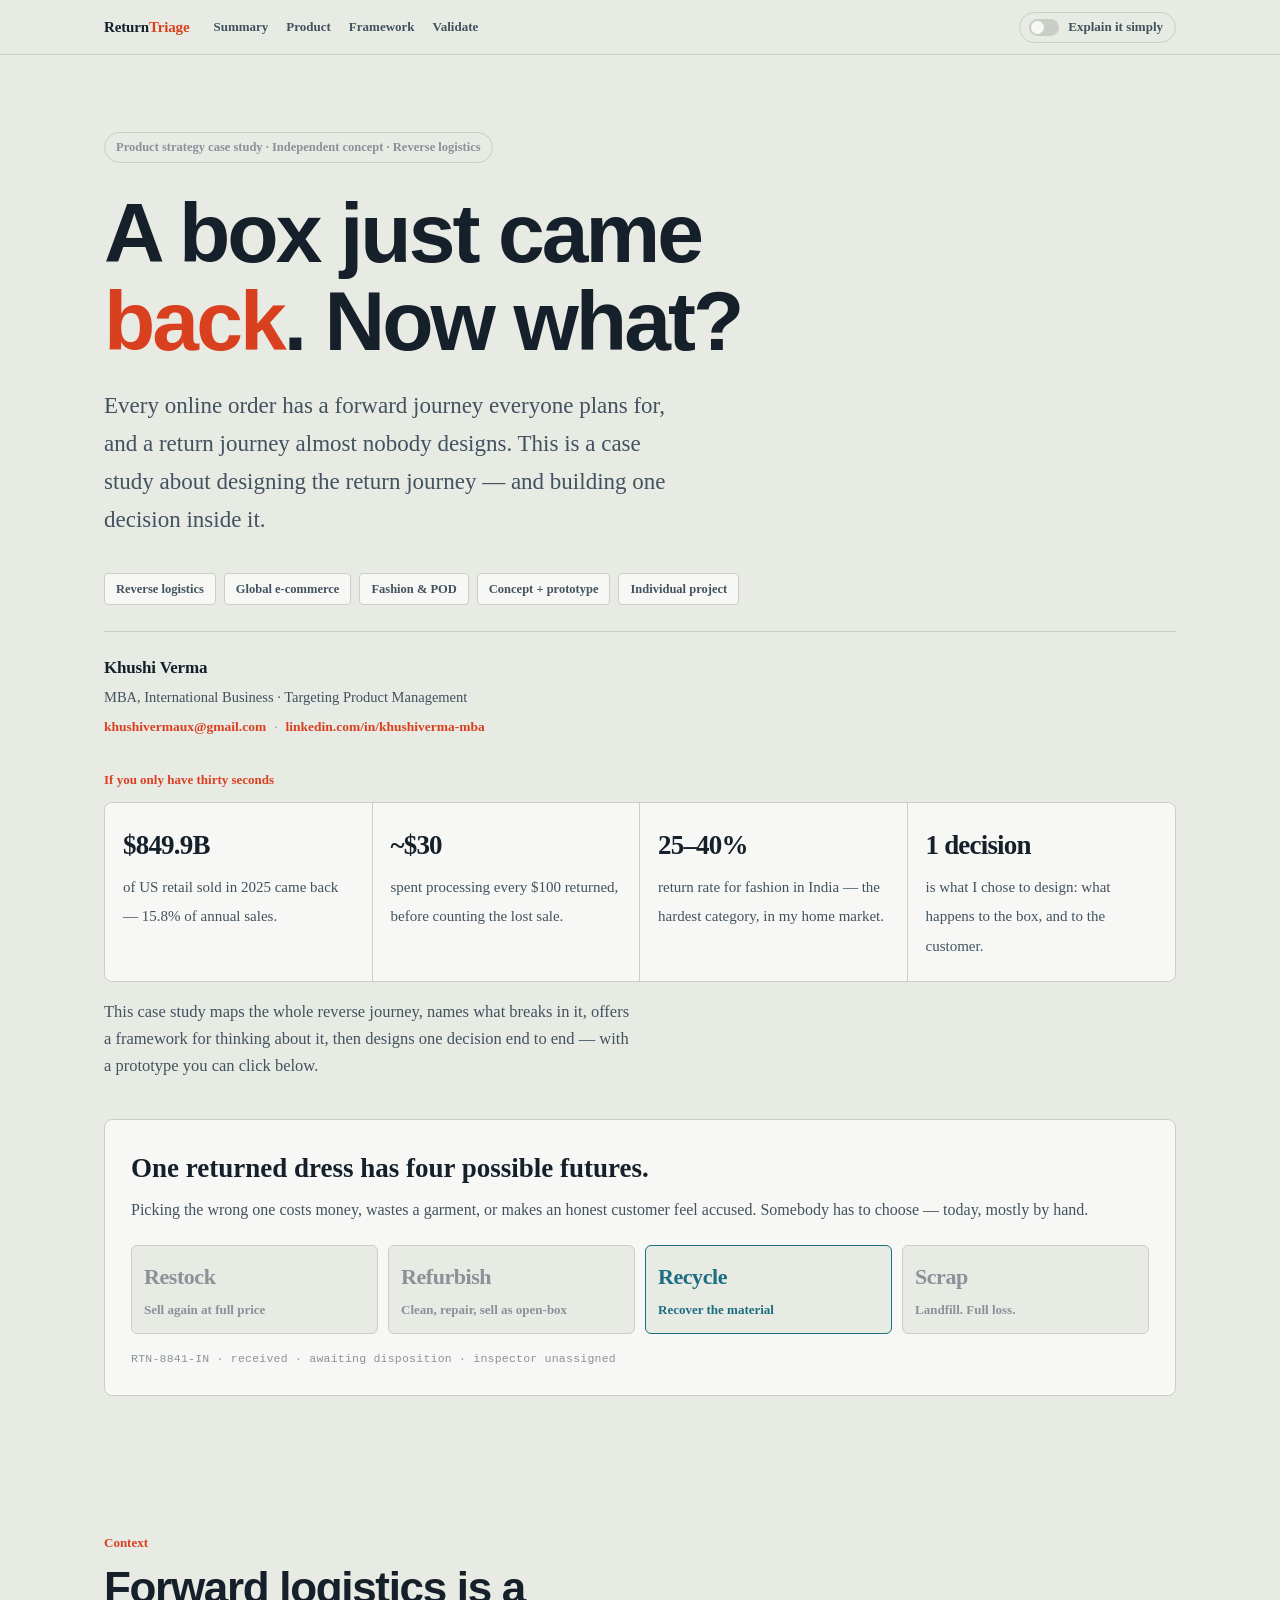
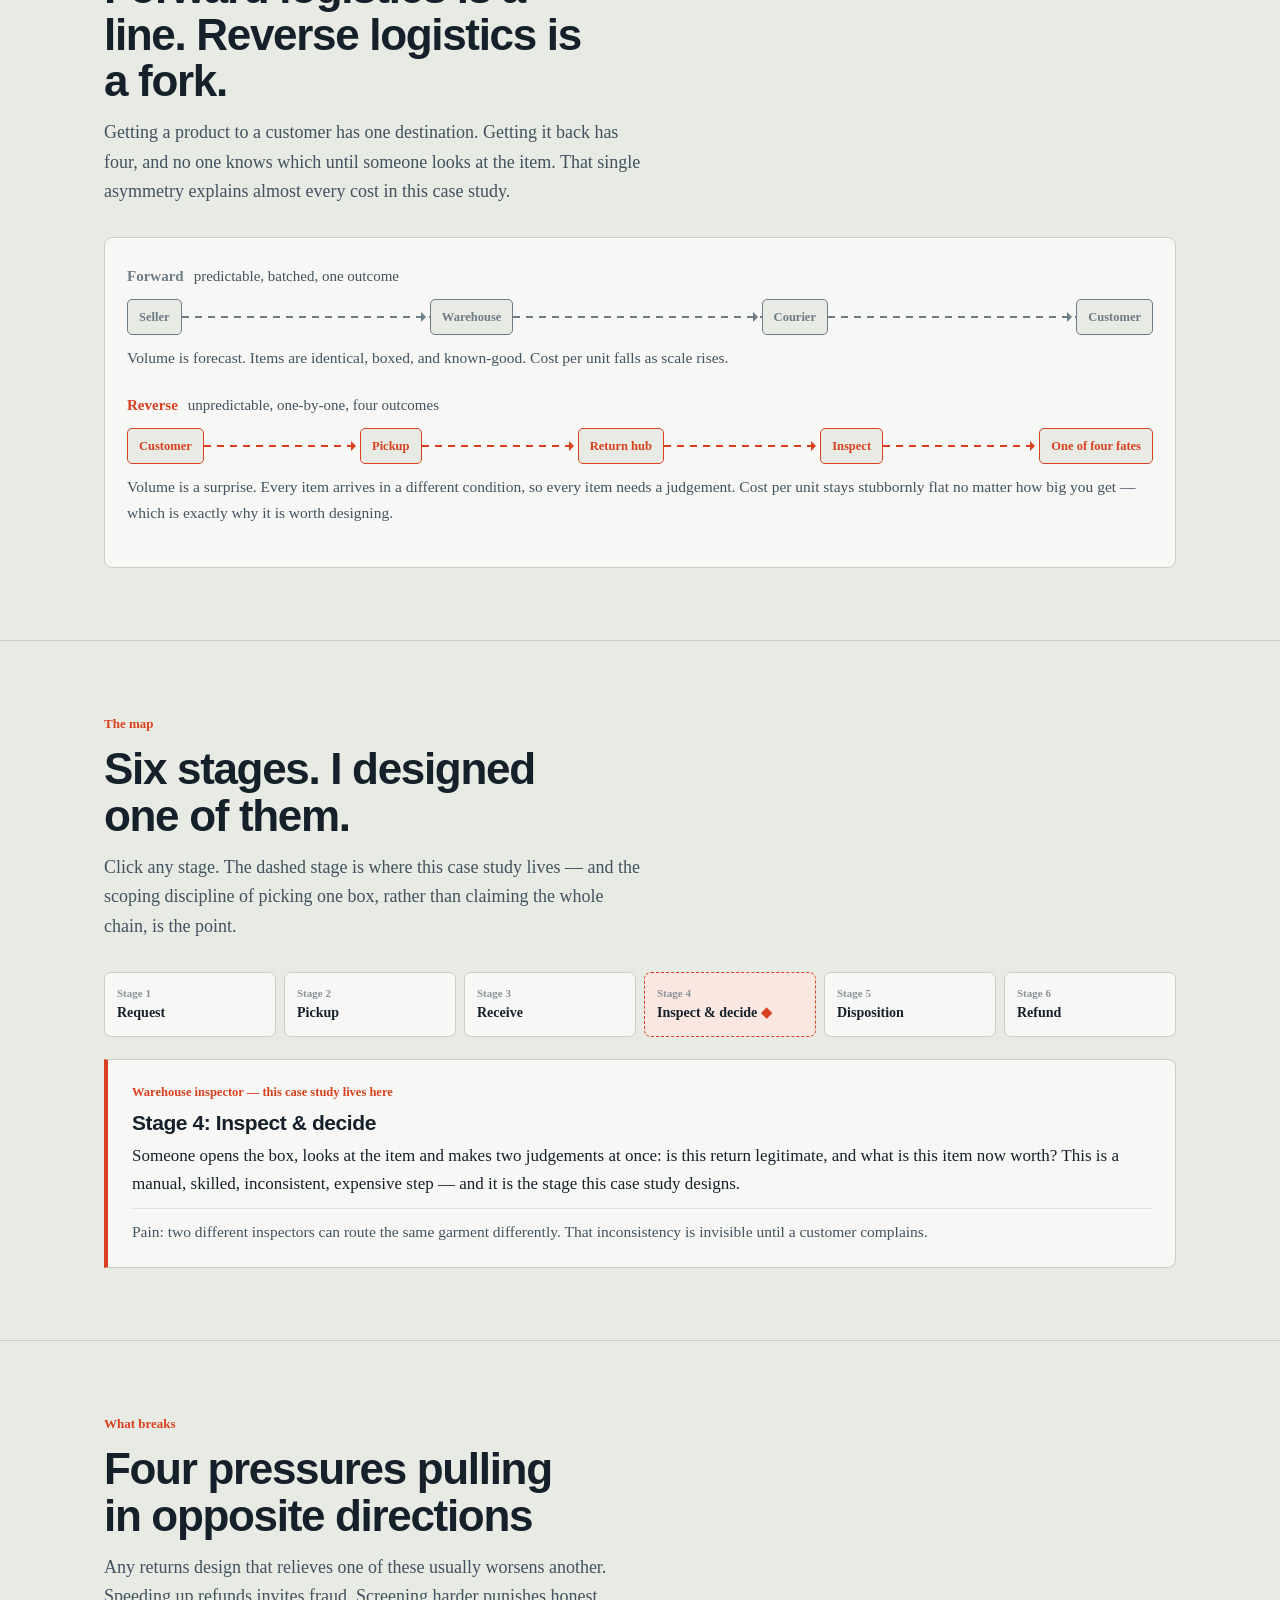
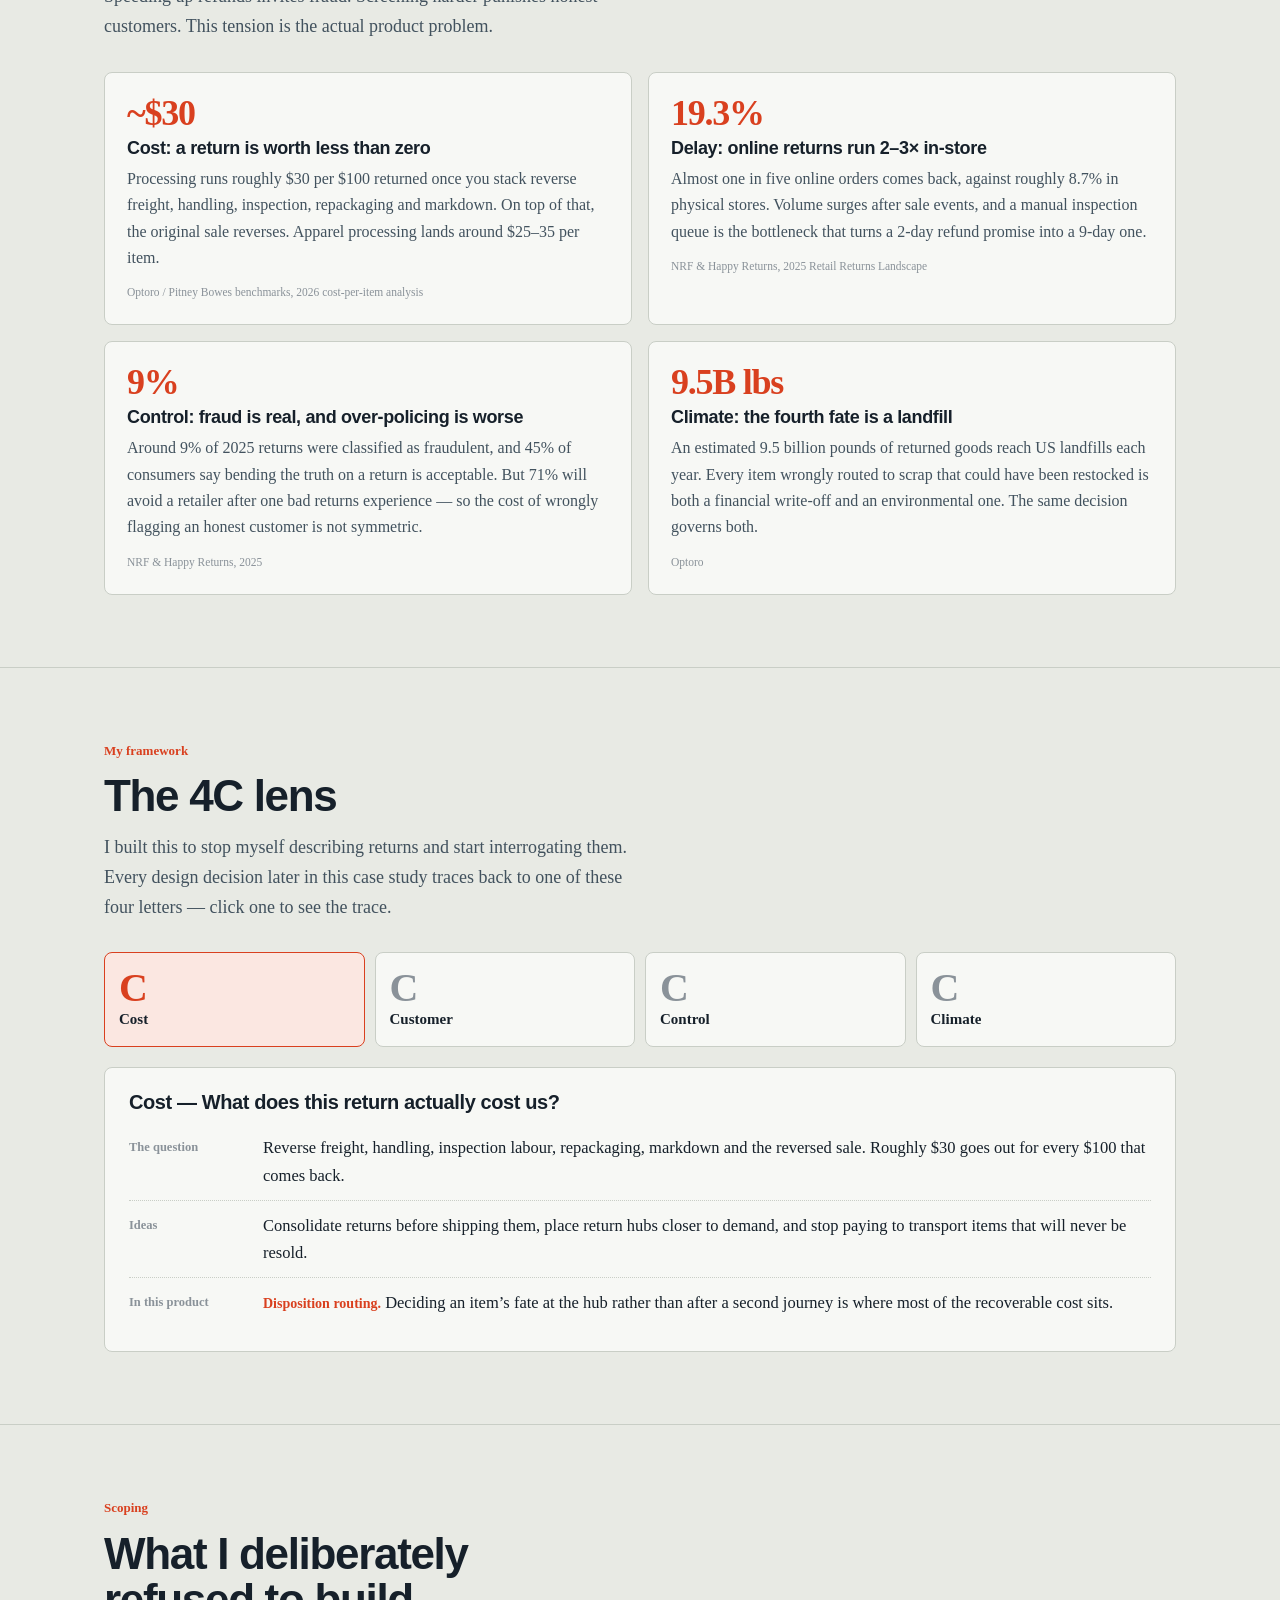
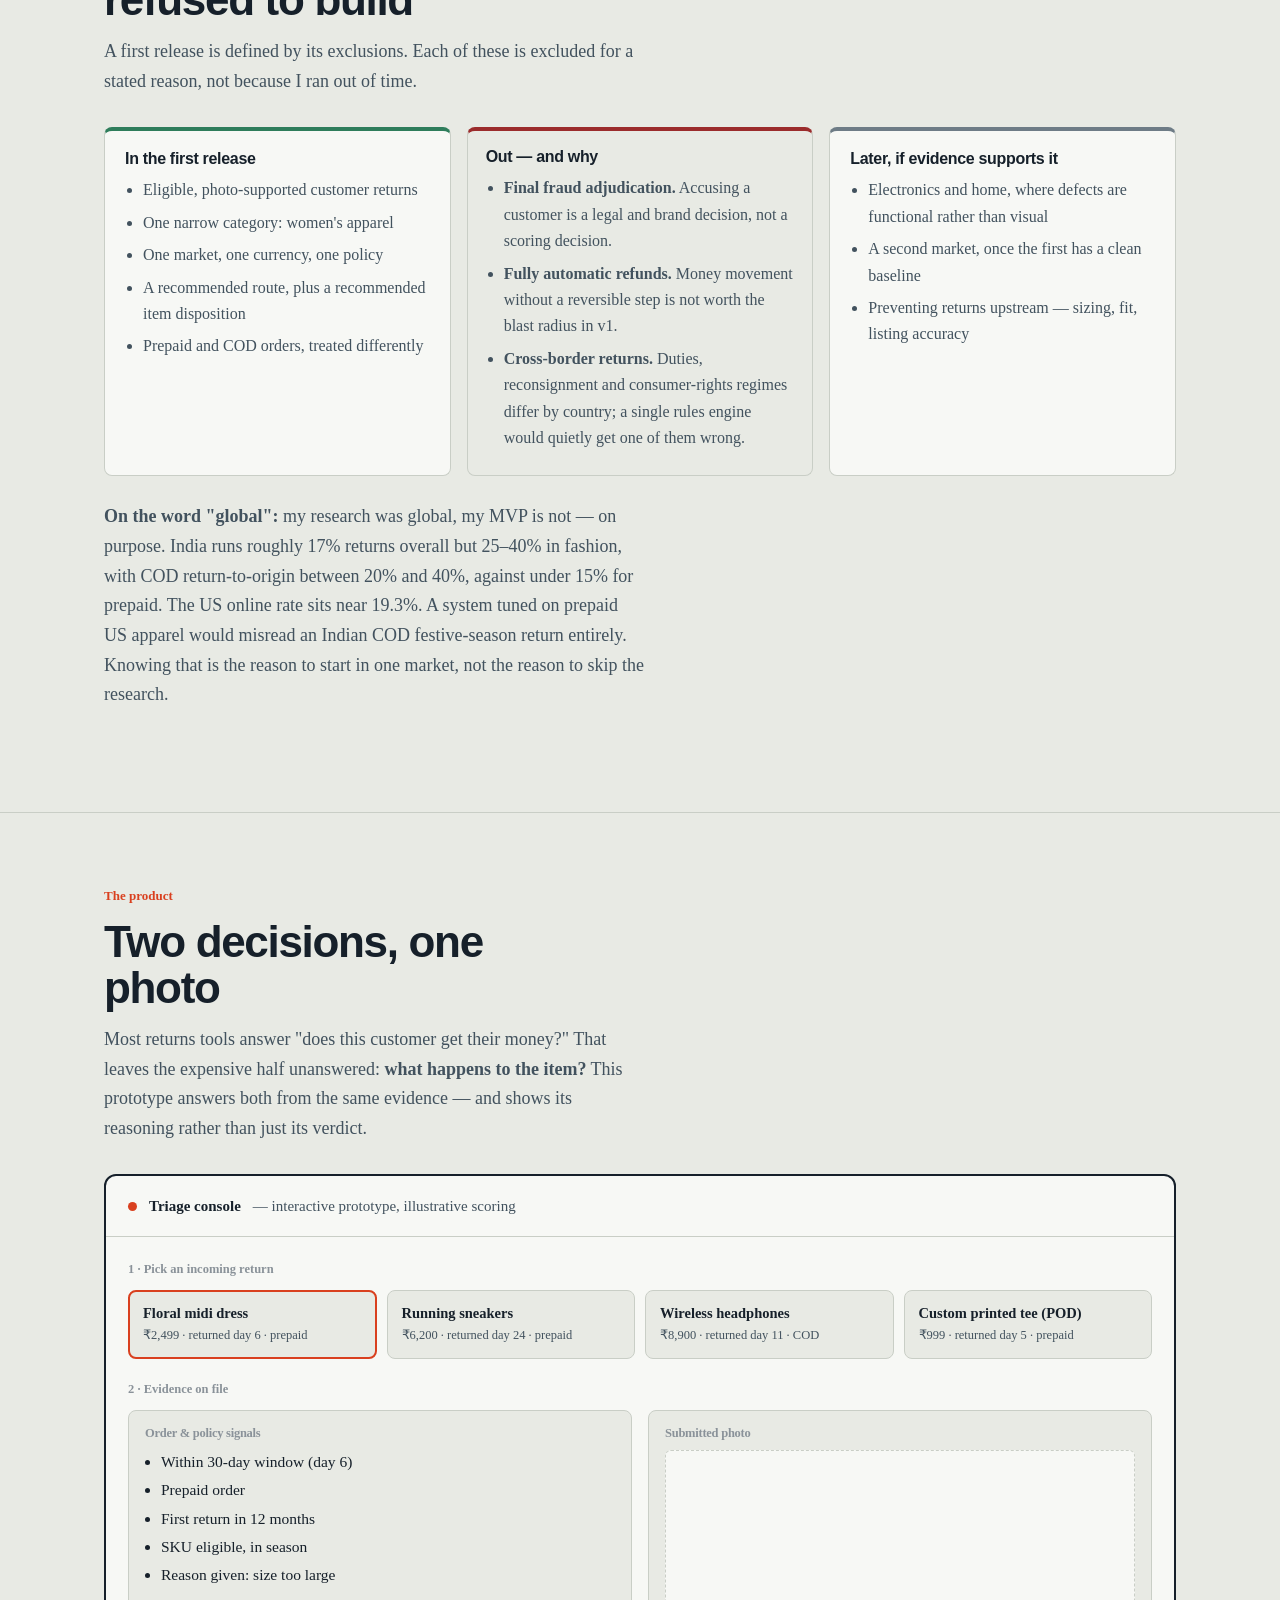
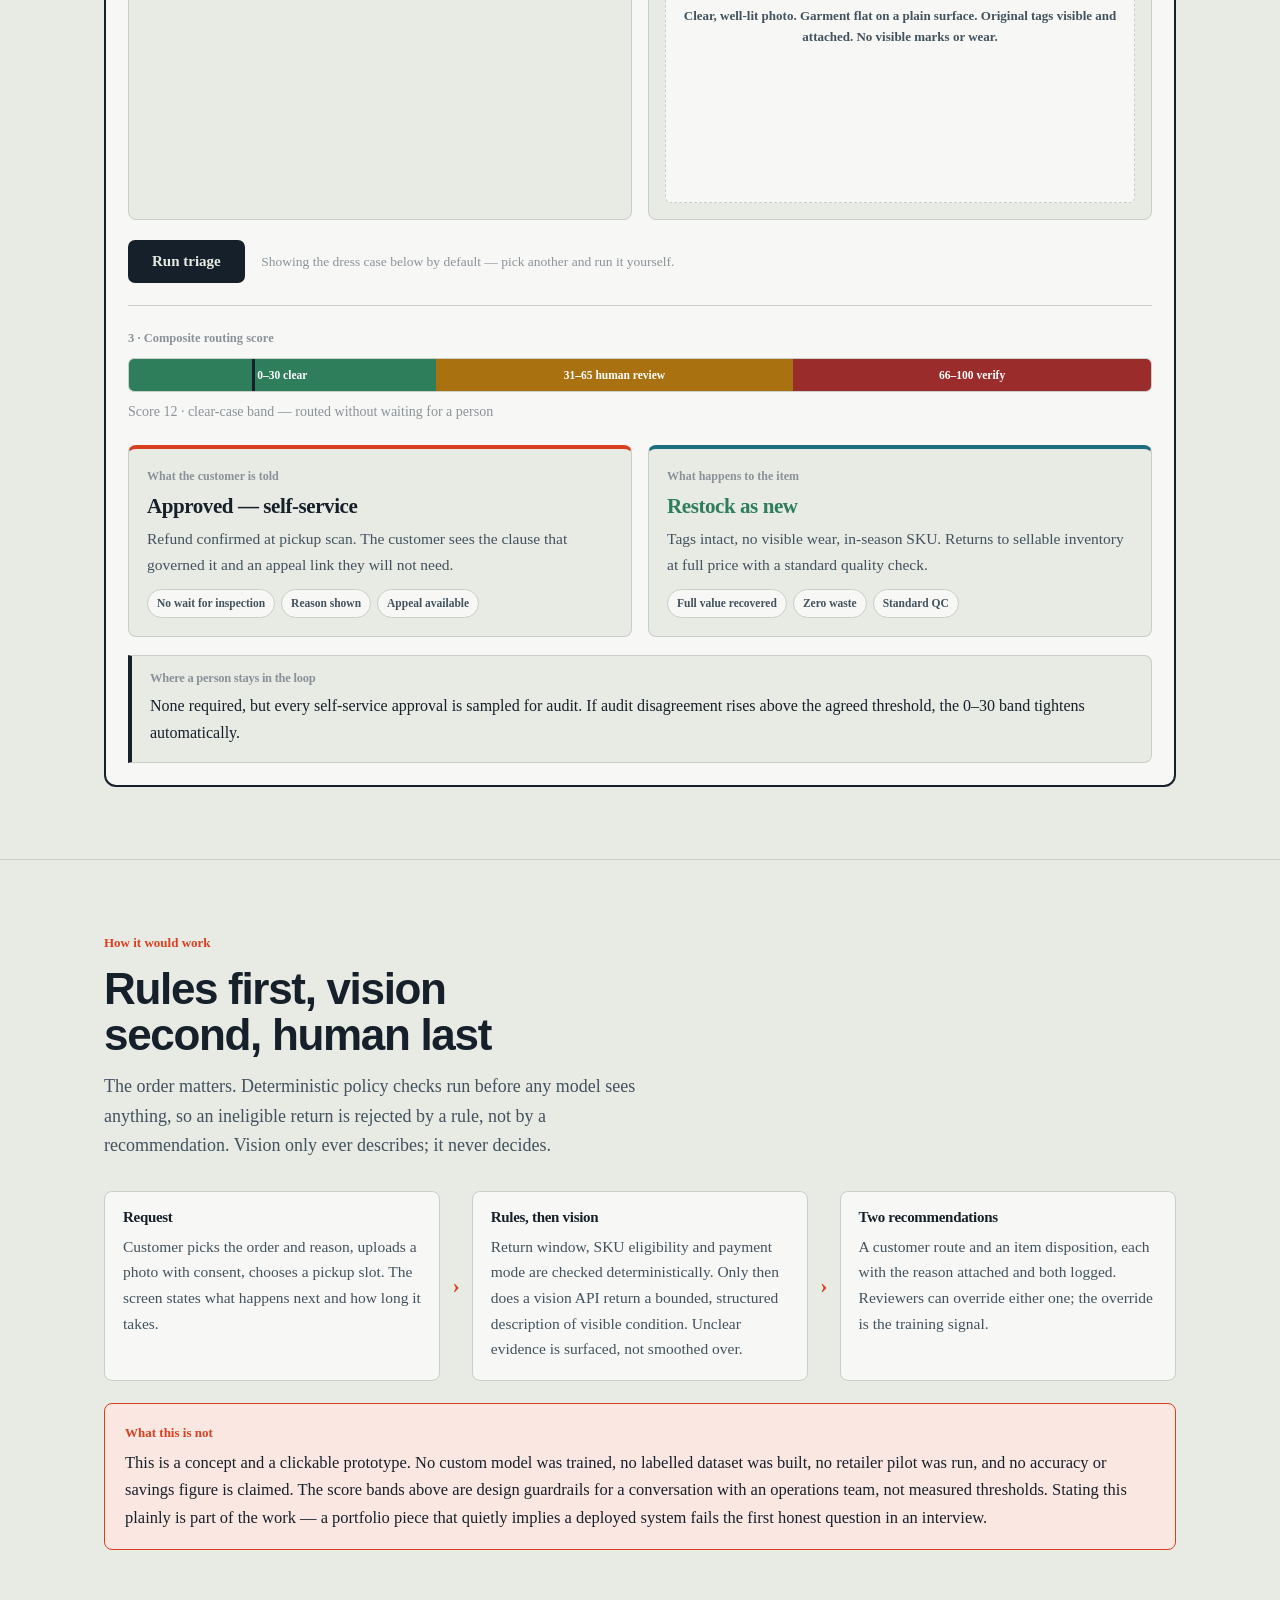
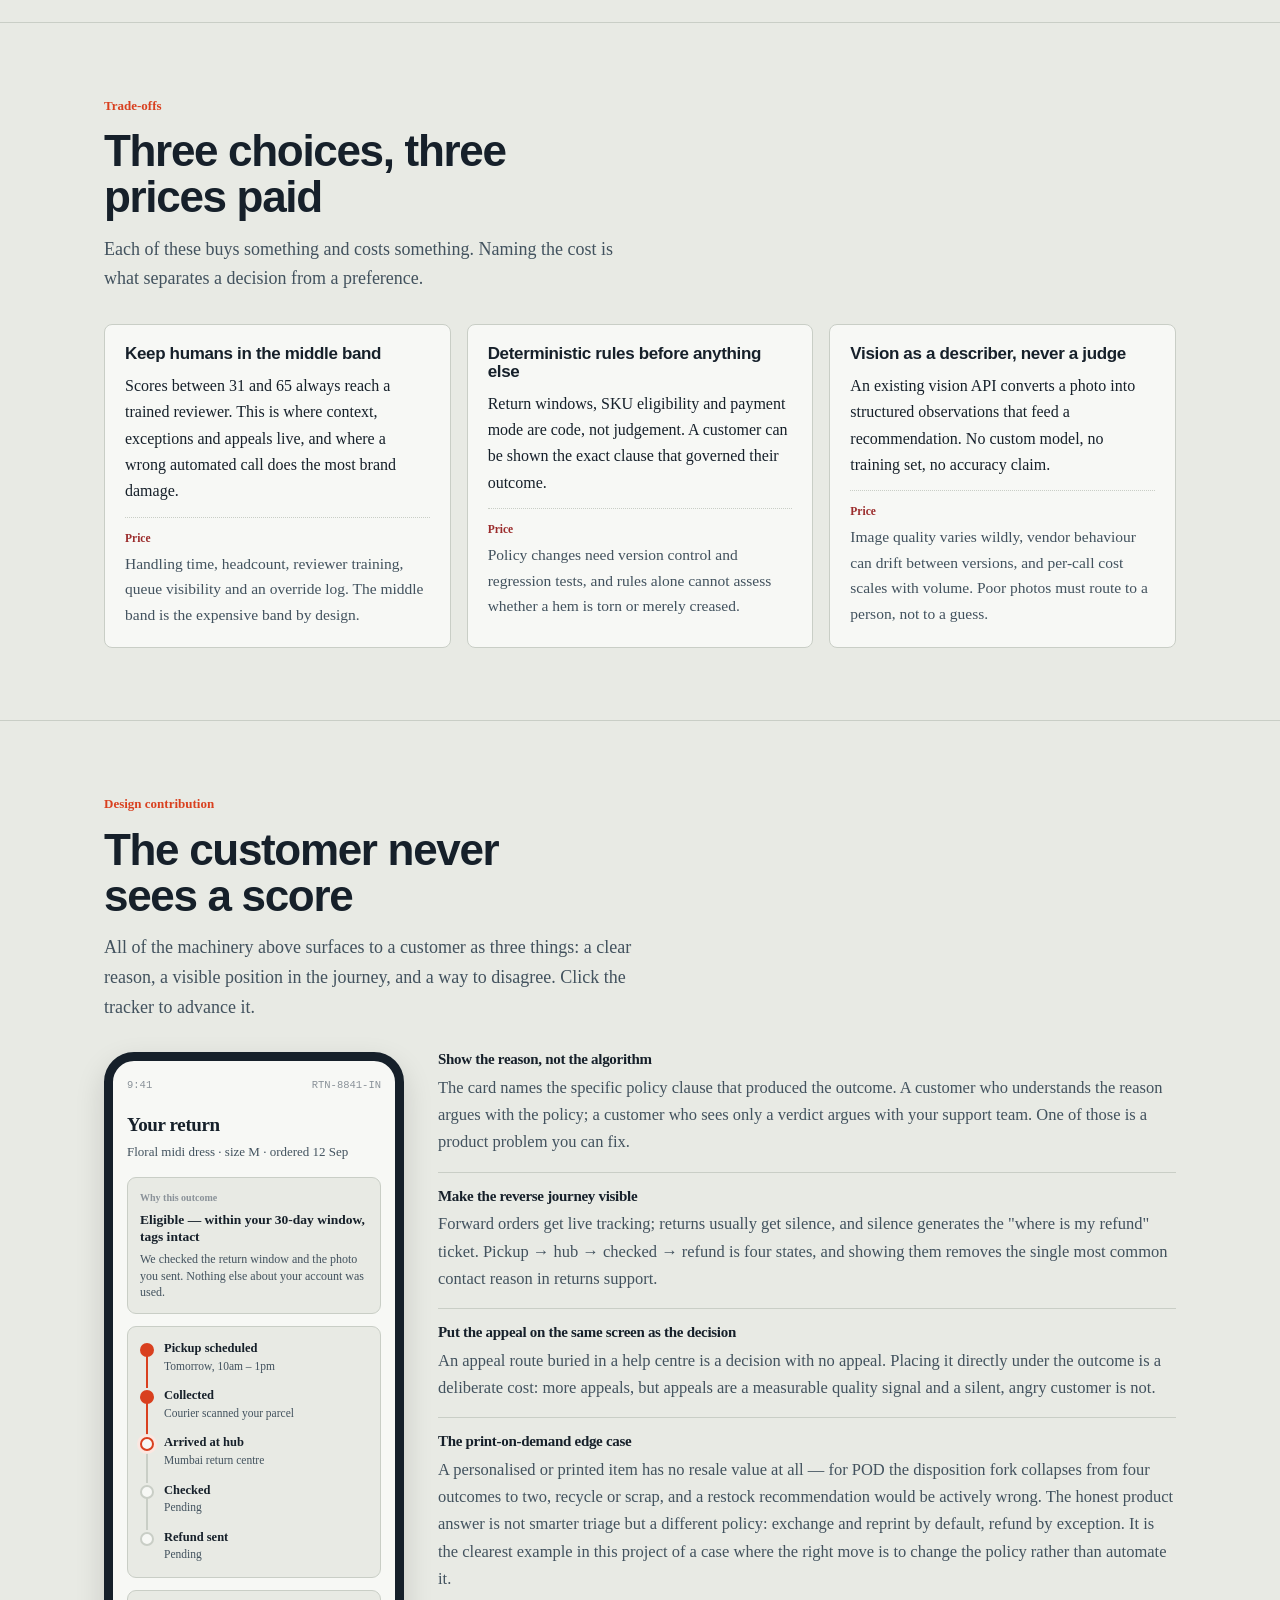
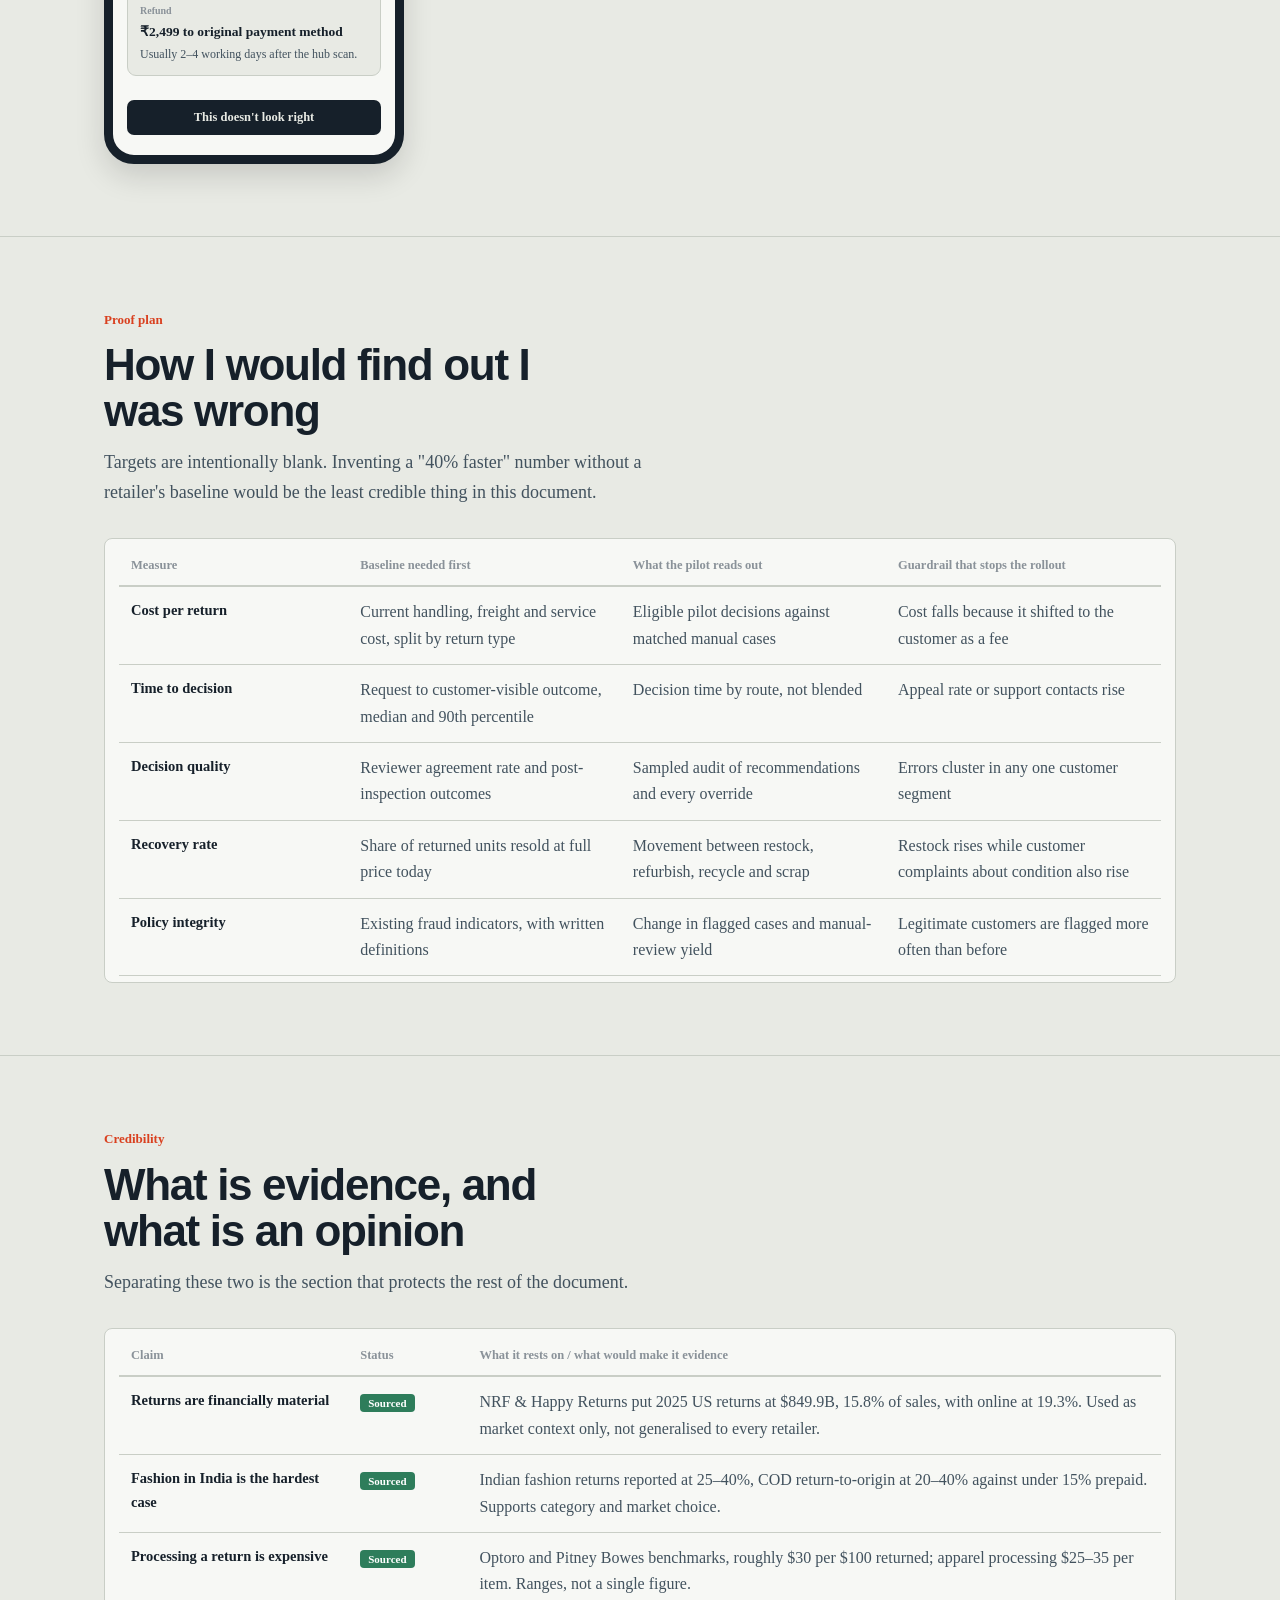
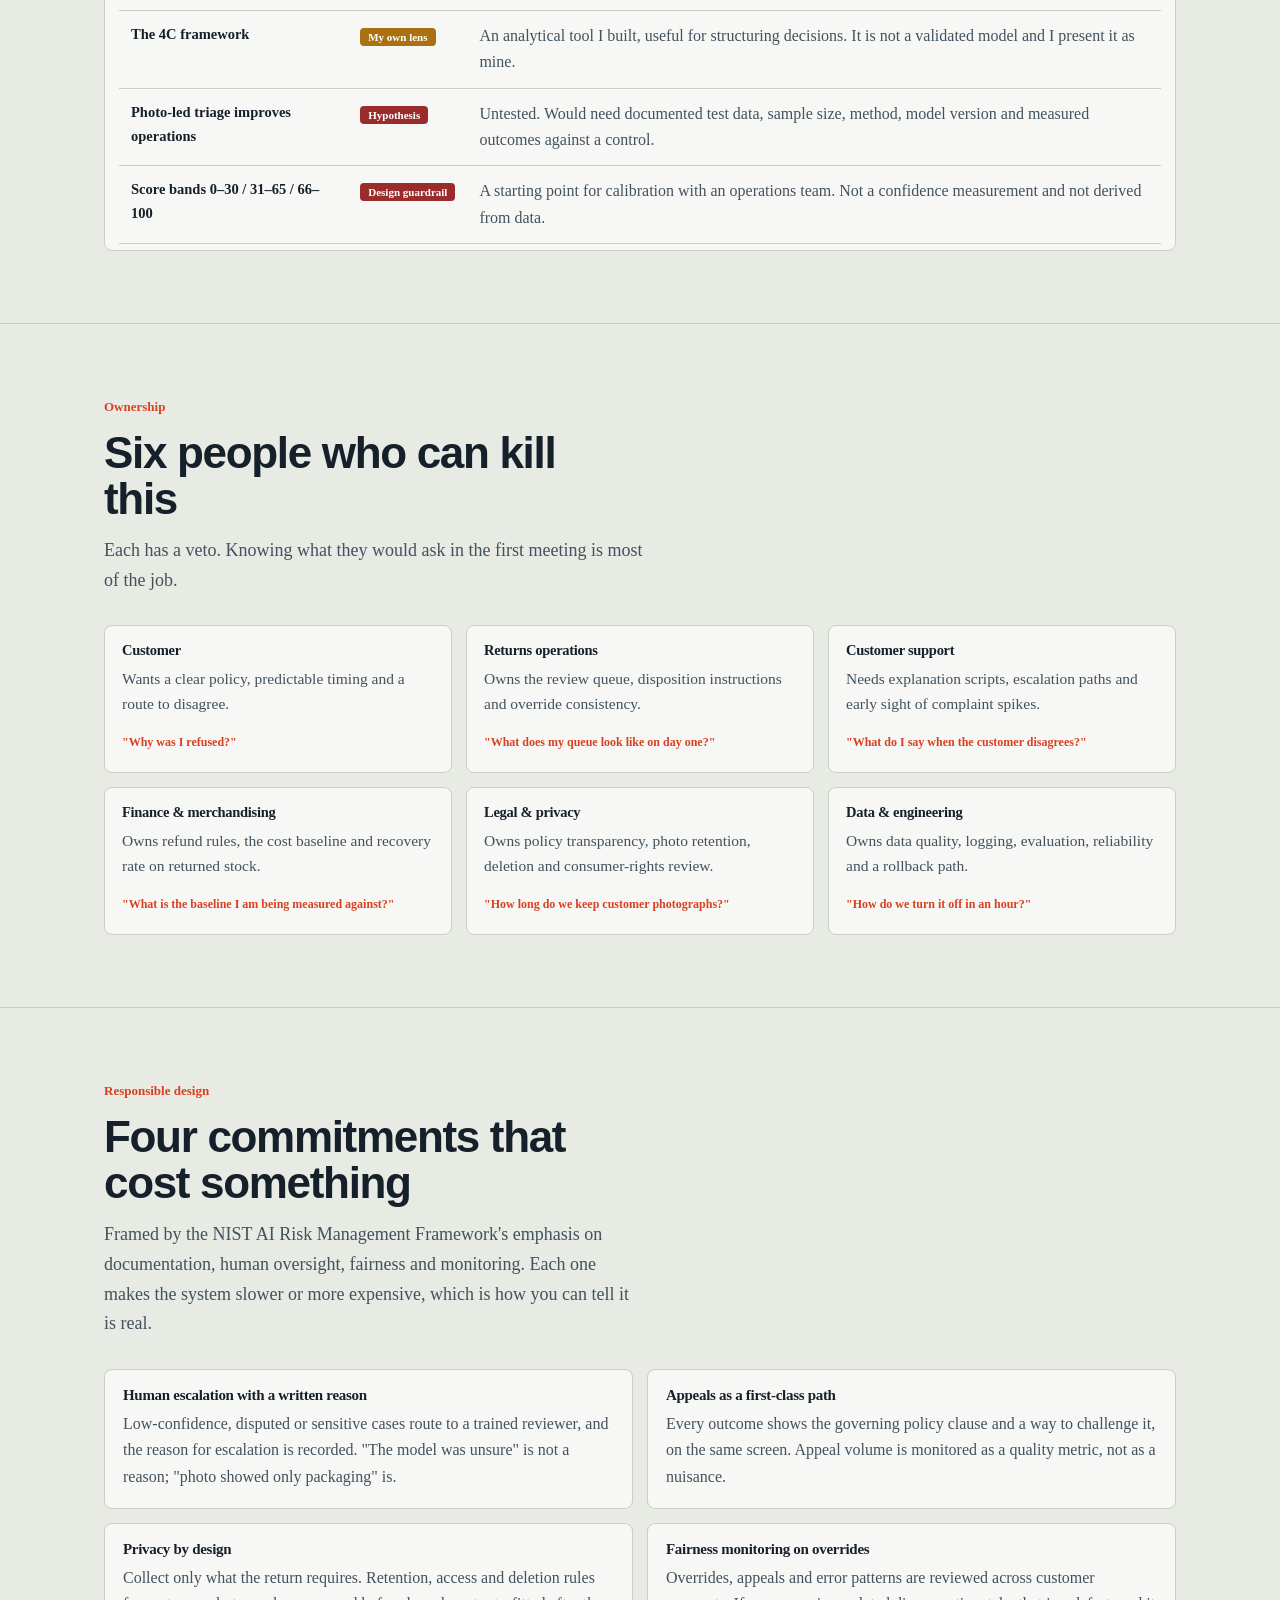
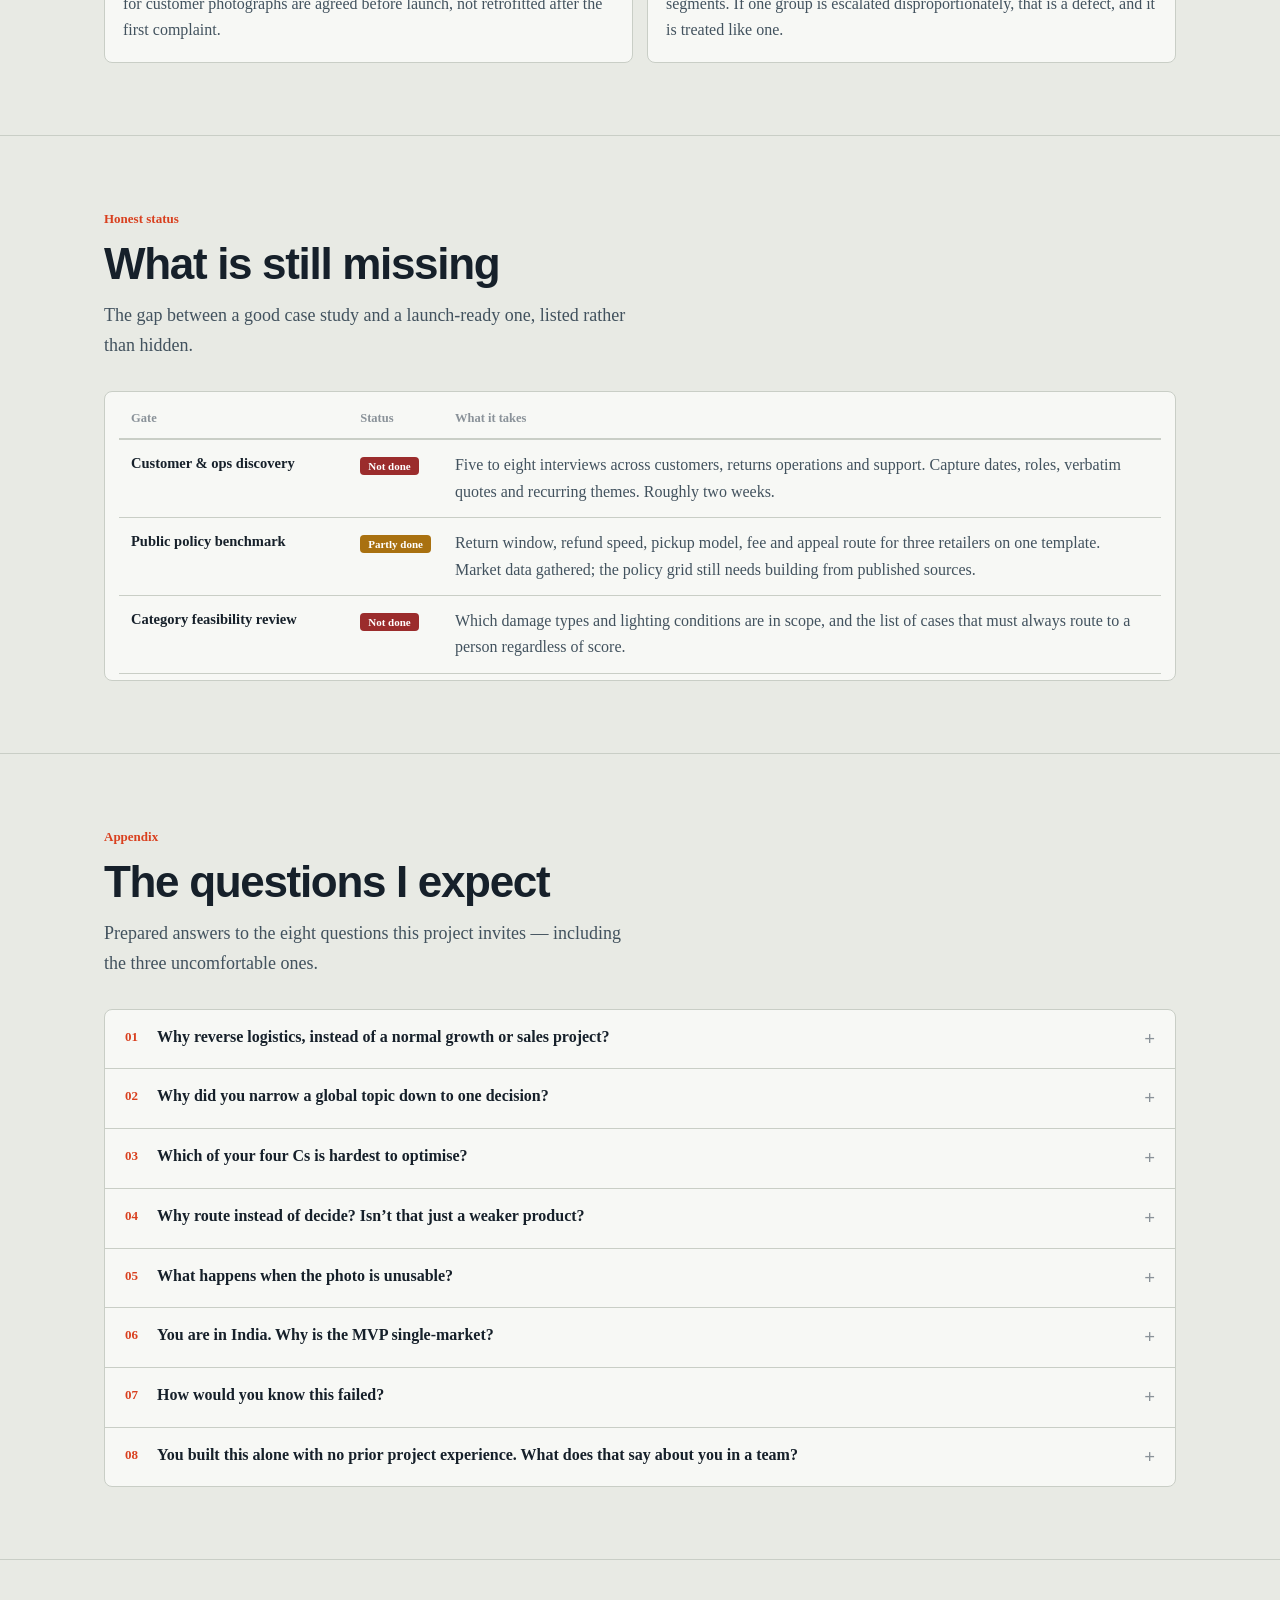
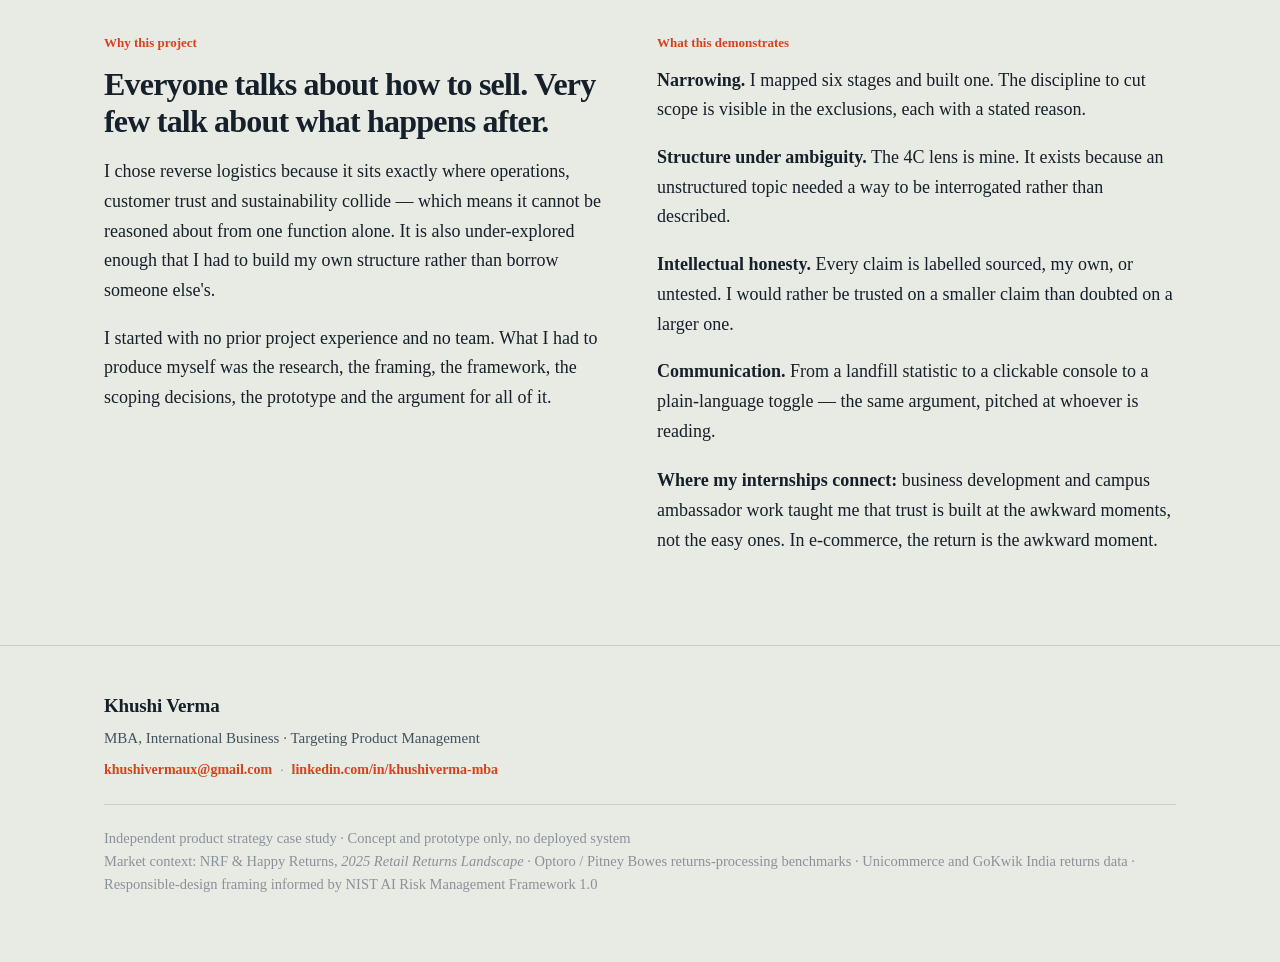
==== commit dd41e0c5: "Add files via upload" ====
--- a/index.html
+++ b/index.html
@@ -21,7 +21,6 @@
       <a href="#sec-validate">Validate</a>
     </nav>
     <div class="bar-spacer"></div>
-    <a class="byline-mini" href="mailto:khushivermaux@gmail.com">Khushi Verma ↗</a>
     <button class="toggle" id="eli5btn" aria-pressed="false">
       <span class="knob"></span> Explain it simply
     </button>
@@ -44,10 +43,11 @@
 
     <div class="byline">
       <div class="byline-name">Khushi Verma</div>
-      <div class="byline-role">Targeting: Product Manager · International Business Development</div>
+      <div class="byline-role">MBA, International Business · Targeting Product Management</div>
       <div class="byline-links">
-        <a href="mailto:khushivermaux@gmail.com">✉ khushivermaux@gmail.com</a>
-        <a href="https://www.linkedin.com/in/khushiverma-mba" target="_blank" rel="noopener">in/khushiverma-mba ↗</a>
+        <a href="mailto:khushivermaux@gmail.com">khushivermaux@gmail.com</a>
+        <span class="byline-dot">·</span>
+        <a href="https://www.linkedin.com/in/khushiverma-mba" target="_blank" rel="noopener">linkedin.com/in/khushiverma-mba</a>
       </div>
     </div>
 
@@ -540,12 +540,18 @@
 <footer>
   <div class="wrap">
     <div class="footer-byline">
-      <b>Khushi Verma</b> — Product Manager · International Business Development (fresher)
-      · <a href="mailto:khushivermaux@gmail.com">khushivermaux@gmail.com</a>
-      · <a href="https://www.linkedin.com/in/khushiverma-mba" target="_blank" rel="noopener">linkedin.com/in/khushiverma-mba</a>
-    </div>
-    Independent product strategy case study · Concept and prototype only, no deployed system<br>
-    Market context: NRF &amp; Happy Returns, <em>2025 Retail Returns Landscape</em> · Optoro / Pitney Bowes returns-processing benchmarks · Unicommerce and GoKwik India returns data · Responsible-design framing informed by NIST AI Risk Management Framework 1.0
+      <div class="fb-name">Khushi Verma</div>
+      <div class="fb-role">MBA, International Business · Targeting Product Management</div>
+      <div class="fb-contact">
+        <a href="mailto:khushivermaux@gmail.com">khushivermaux@gmail.com</a>
+        <span class="byline-dot">·</span>
+        <a href="https://www.linkedin.com/in/khushiverma-mba" target="_blank" rel="noopener">linkedin.com/in/khushiverma-mba</a>
+      </div>
+    </div>
+    <div class="fb-meta">
+      Independent product strategy case study · Concept and prototype only, no deployed system<br>
+      Market context: NRF &amp; Happy Returns, <em>2025 Retail Returns Landscape</em> · Optoro / Pitney Bowes returns-processing benchmarks · Unicommerce and GoKwik India returns data · Responsible-design framing informed by NIST AI Risk Management Framework 1.0
+    </div>
   </div>
 </footer>
 
--- a/styles.css
+++ b/styles.css
@@ -92,12 +92,7 @@
   font-family:Archivo;font-size:13px;font-weight:600;color:var(--ink-soft);text-decoration:none;white-space:nowrap;
 }
 .jumpnav a:hover{color:var(--reverse)}
-.byline-mini{
-  font-family:Archivo;font-size:13px;font-weight:600;color:var(--ink-soft);text-decoration:none;white-space:nowrap;margin-right:4px;
-}
-.byline-mini:hover{color:var(--reverse)}
 @media (max-width:860px){ .jumpnav{display:none} }
-@media (max-width:560px){ .byline-mini{display:none} }
 .toggle{
   display:flex;align-items:center;gap:9px;cursor:pointer;
   font-family:Archivo;font-size:13px;font-weight:600;color:var(--ink-soft);
@@ -134,14 +129,14 @@
 
 /* byline */
 .byline{
-  display:flex;align-items:center;flex-wrap:wrap;gap:4px 14px;margin-top:26px;padding-top:22px;border-top:1px solid var(--rule);
-}
-.byline-name{font-family:Archivo;font-weight:800;font-size:16px;letter-spacing:-0.01em}
+  display:flex;flex-direction:column;gap:4px;margin-top:26px;padding-top:22px;border-top:1px solid var(--rule);
+}
+.byline-name{font-family:Archivo;font-weight:800;font-size:17px;letter-spacing:-0.01em}
 .byline-role{font-size:14.5px;color:var(--ink-soft);font-family:Archivo;font-weight:500}
-.byline-links{display:flex;gap:14px;margin-left:auto}
+.byline-links{display:flex;align-items:center;gap:8px;margin-top:2px}
 .byline-links a{font-family:Archivo;font-size:13.5px;font-weight:600;color:var(--reverse);text-decoration:none}
 .byline-links a:hover{text-decoration:underline}
-@media (max-width:640px){ .byline-links{margin-left:0} }
+.byline-dot{color:var(--ink-faint);font-size:13.5px}
 
 /* thirty-second summary, promoted above the box animation */
 .thirty{margin-top:30px}
@@ -425,10 +420,13 @@
 .close-grid{display:grid;grid-template-columns:1fr 1fr;gap:34px}
 .bigq{font-family:Archivo;font-size:clamp(22px,3.4vw,32px);font-weight:900;letter-spacing:-0.025em;line-height:1.15;margin-bottom:18px}
 footer{padding:44px 0 66px;border-top:1px solid var(--rule);font-size:14.5px;color:var(--ink-faint);font-family:Archivo}
-.footer-byline{font-size:15px;color:var(--ink-soft);margin-bottom:14px}
-.footer-byline b{color:var(--ink);font-weight:800}
-.footer-byline a{color:var(--reverse);text-decoration:none}
-.footer-byline a:hover{text-decoration:underline}
+.footer-byline{margin-bottom:22px;padding-bottom:22px;border-bottom:1px solid var(--rule)}
+.fb-name{font-size:19px;font-weight:800;color:var(--ink);letter-spacing:-0.01em;margin-bottom:4px}
+.fb-role{font-size:15px;color:var(--ink-soft);font-weight:500;margin-bottom:8px}
+.fb-contact{display:flex;align-items:center;gap:8px}
+.fb-contact a{font-size:14px;font-weight:600;color:var(--reverse);text-decoration:none}
+.fb-contact a:hover{text-decoration:underline}
+.fb-meta{font-family:"Source Serif 4",serif;font-size:14.5px;color:var(--ink-faint);line-height:1.6}
 footer a{color:var(--ink-soft)}
 
 /* ---------- responsive ---------- */
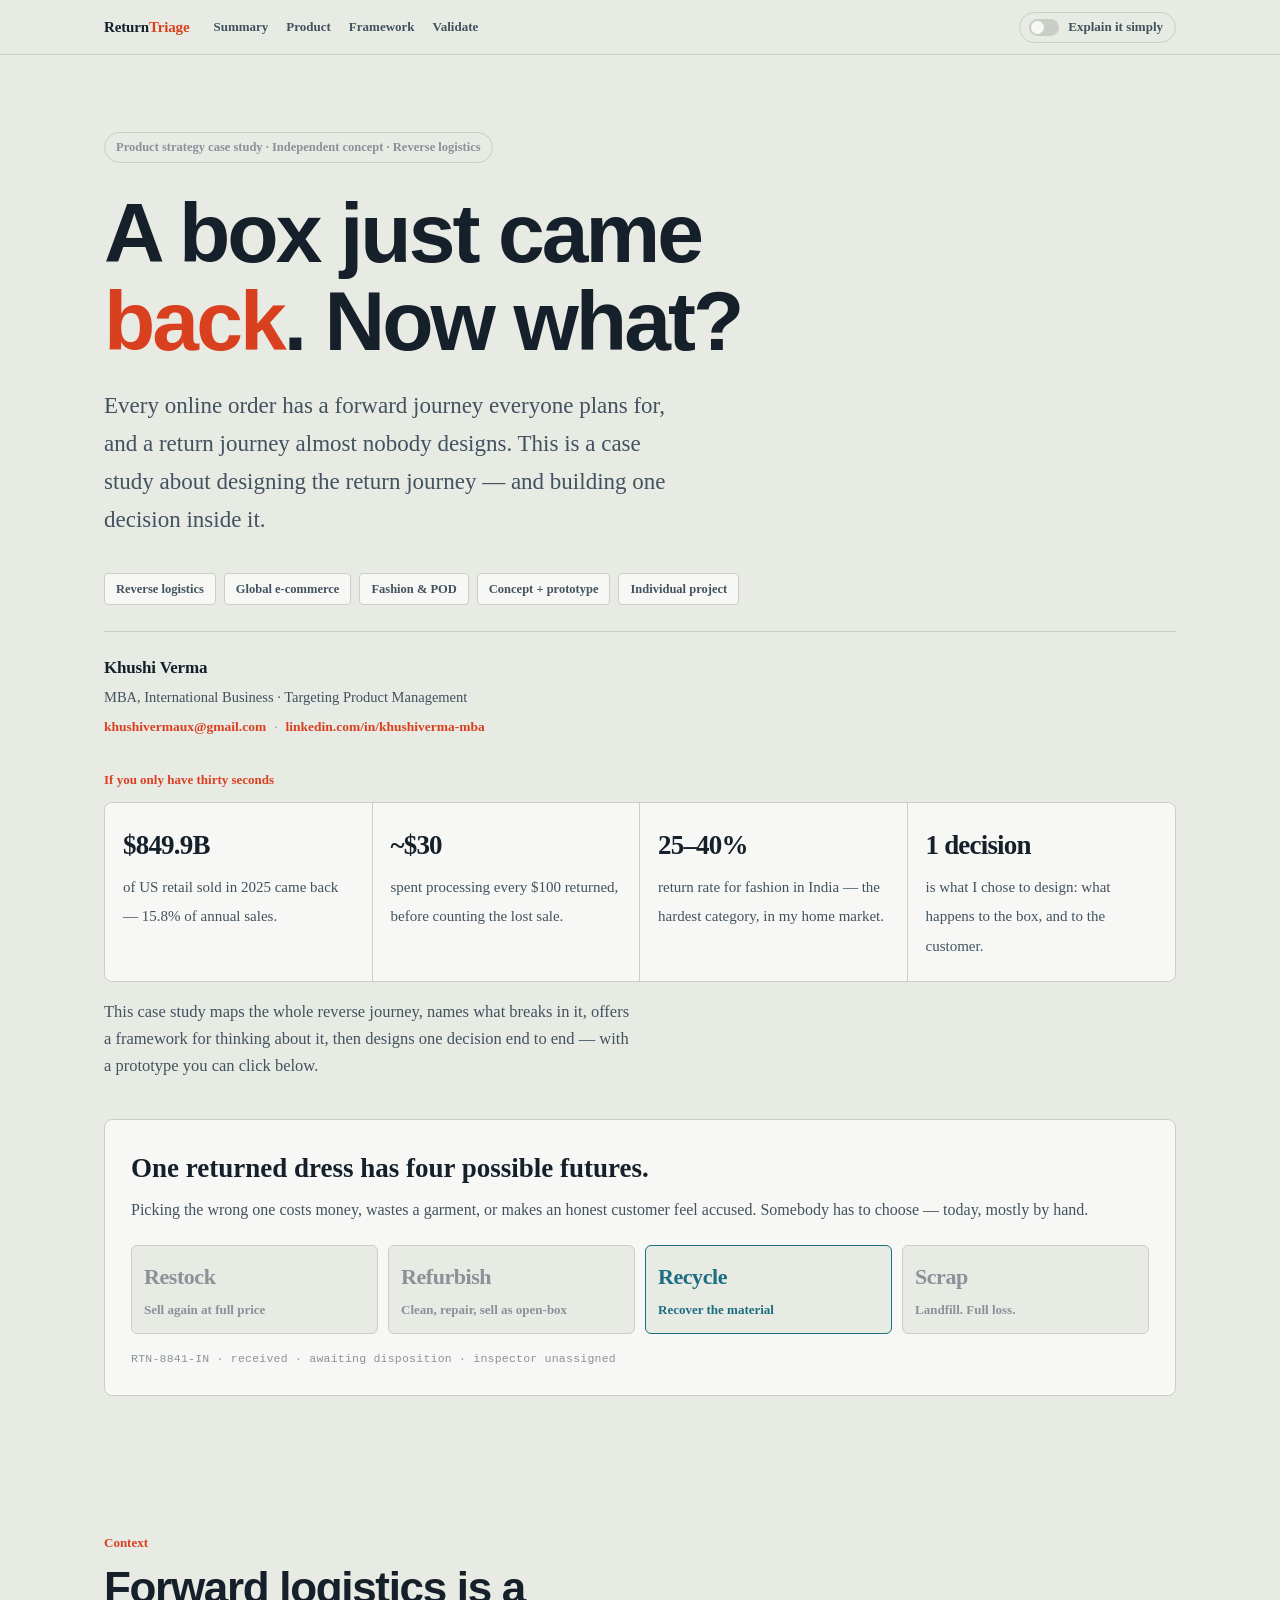
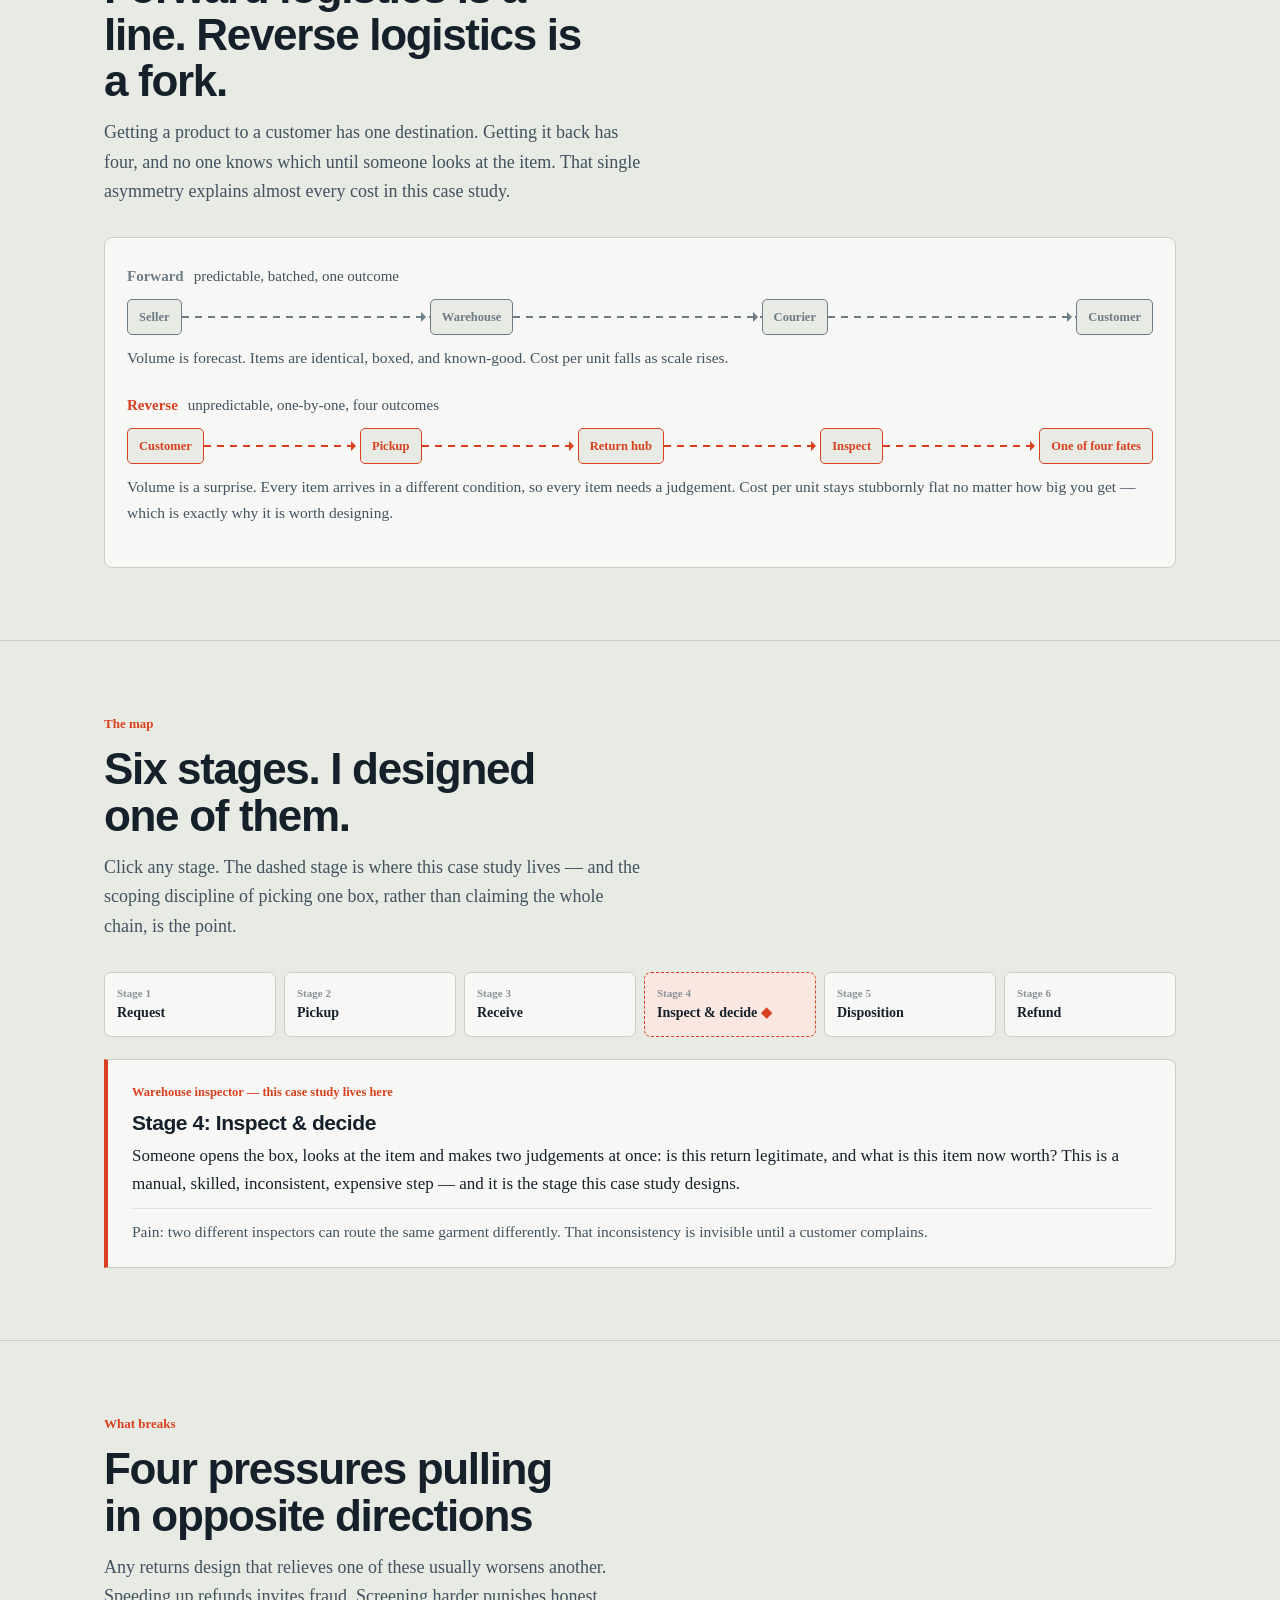
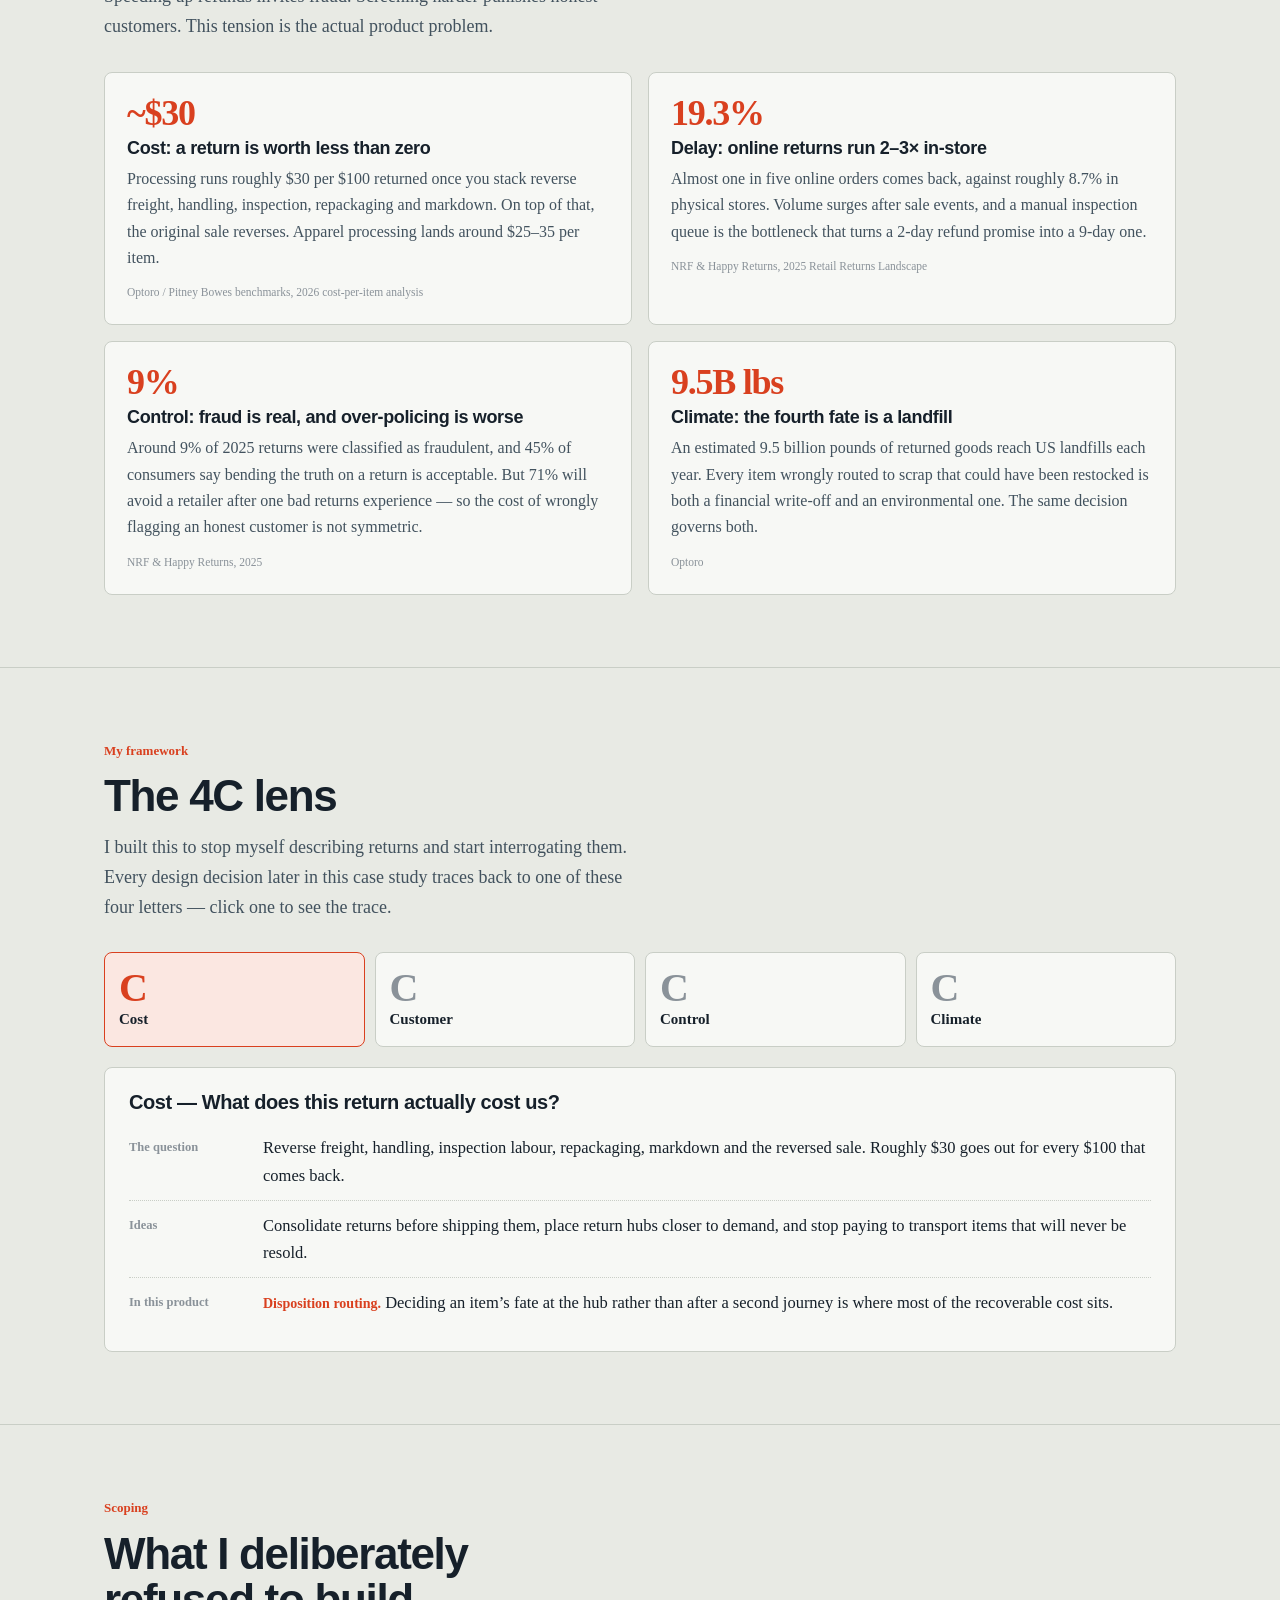
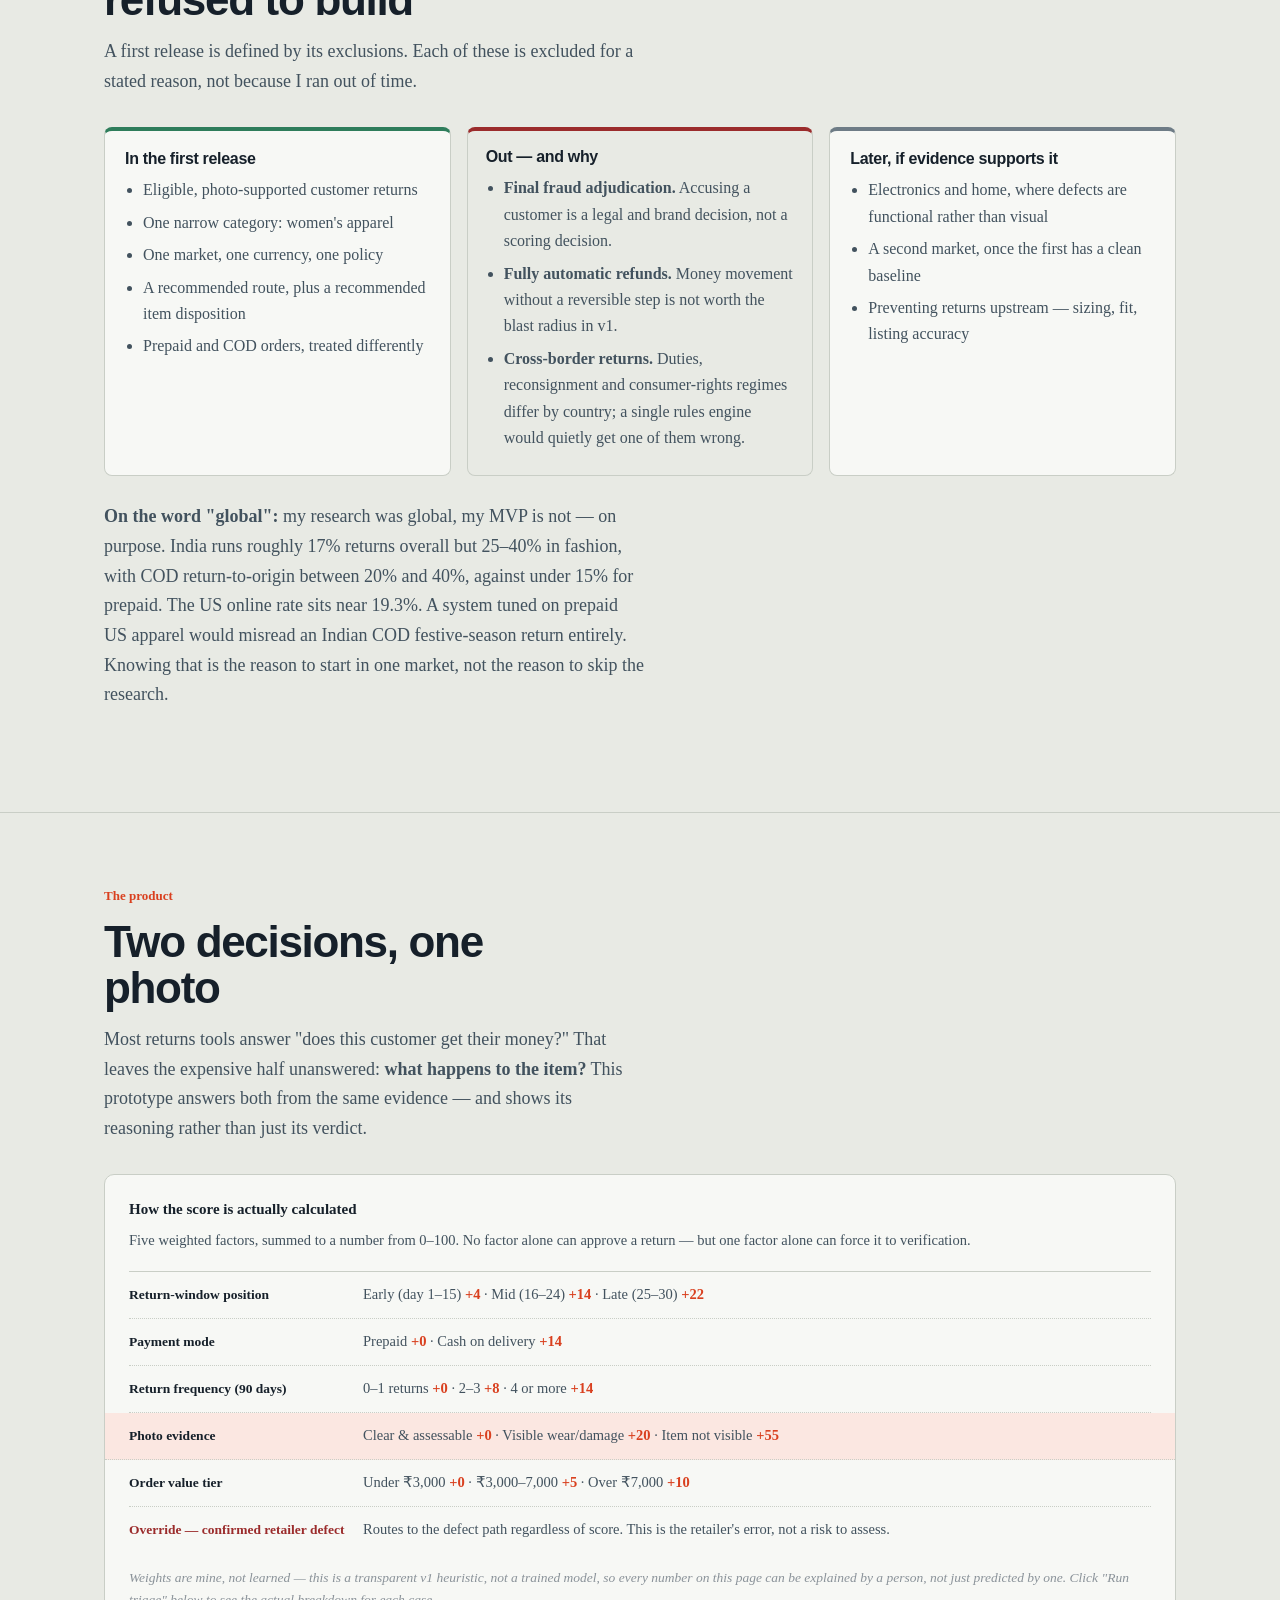
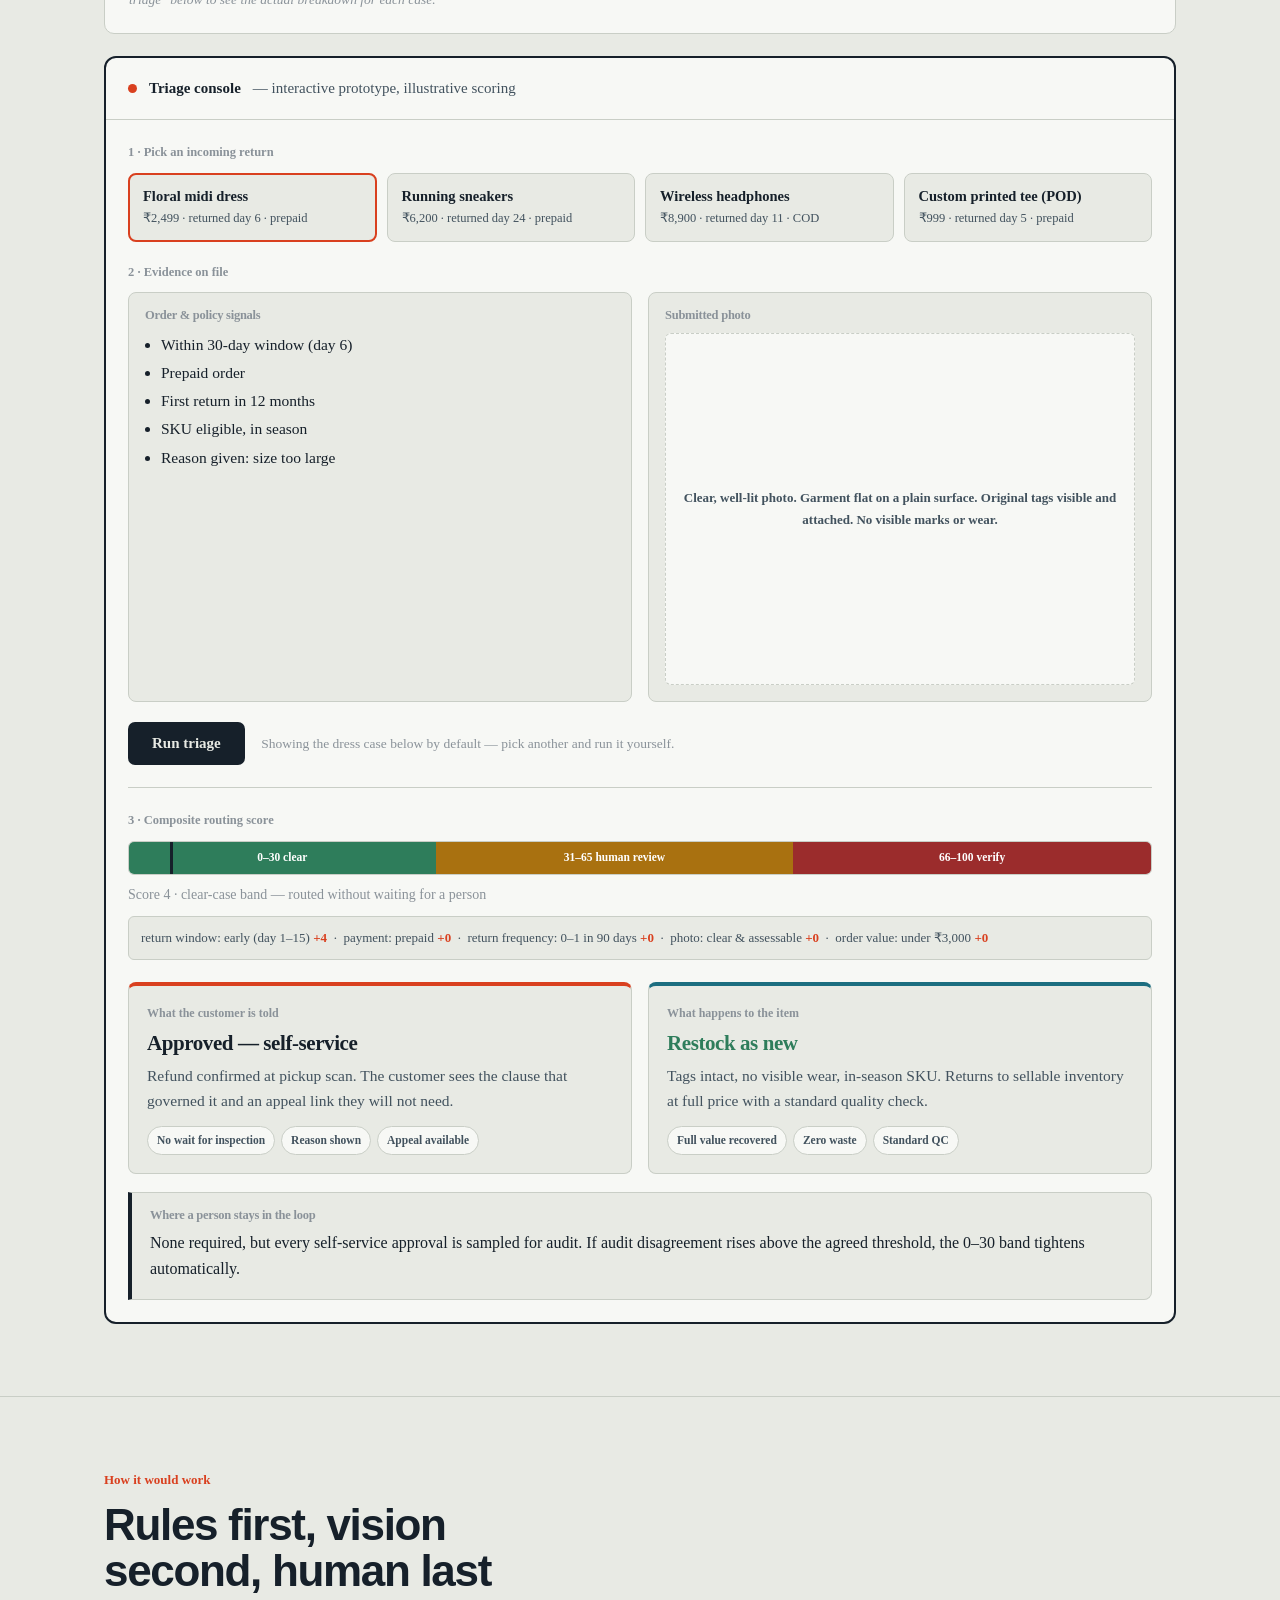
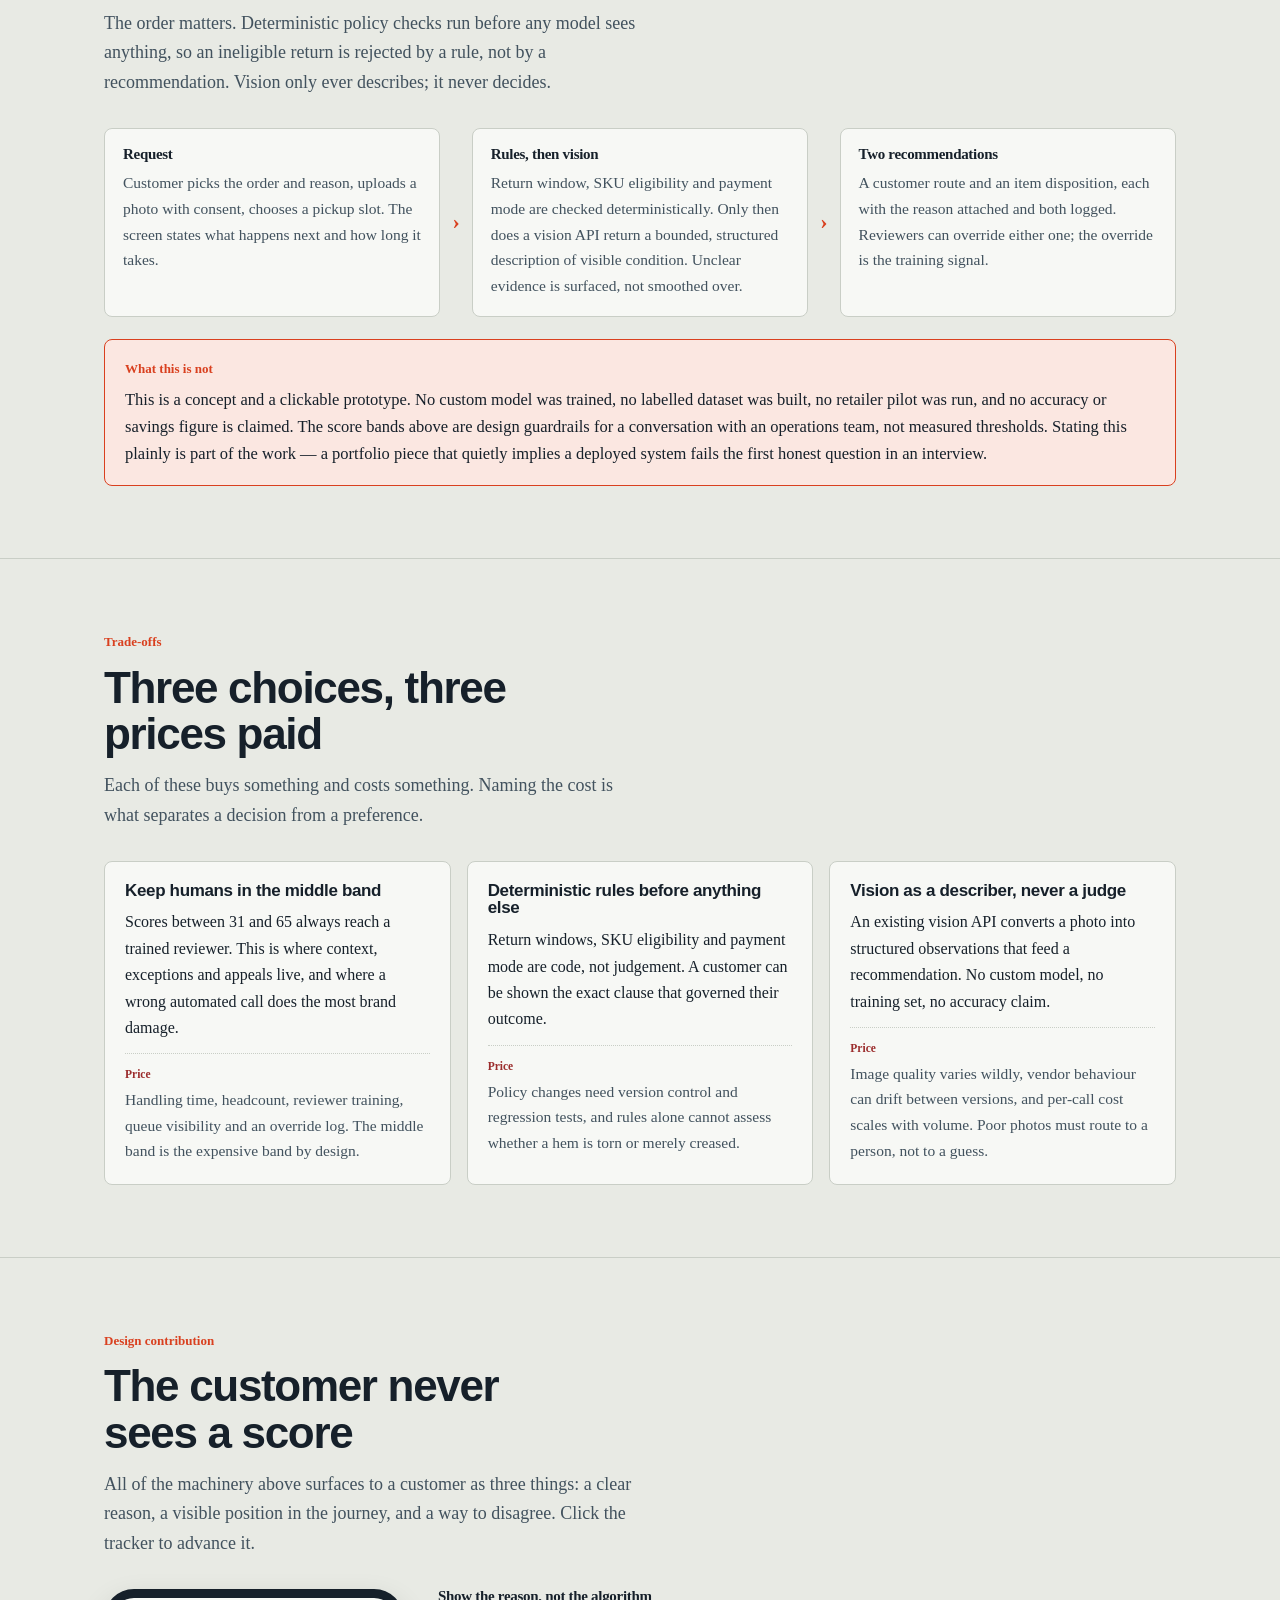
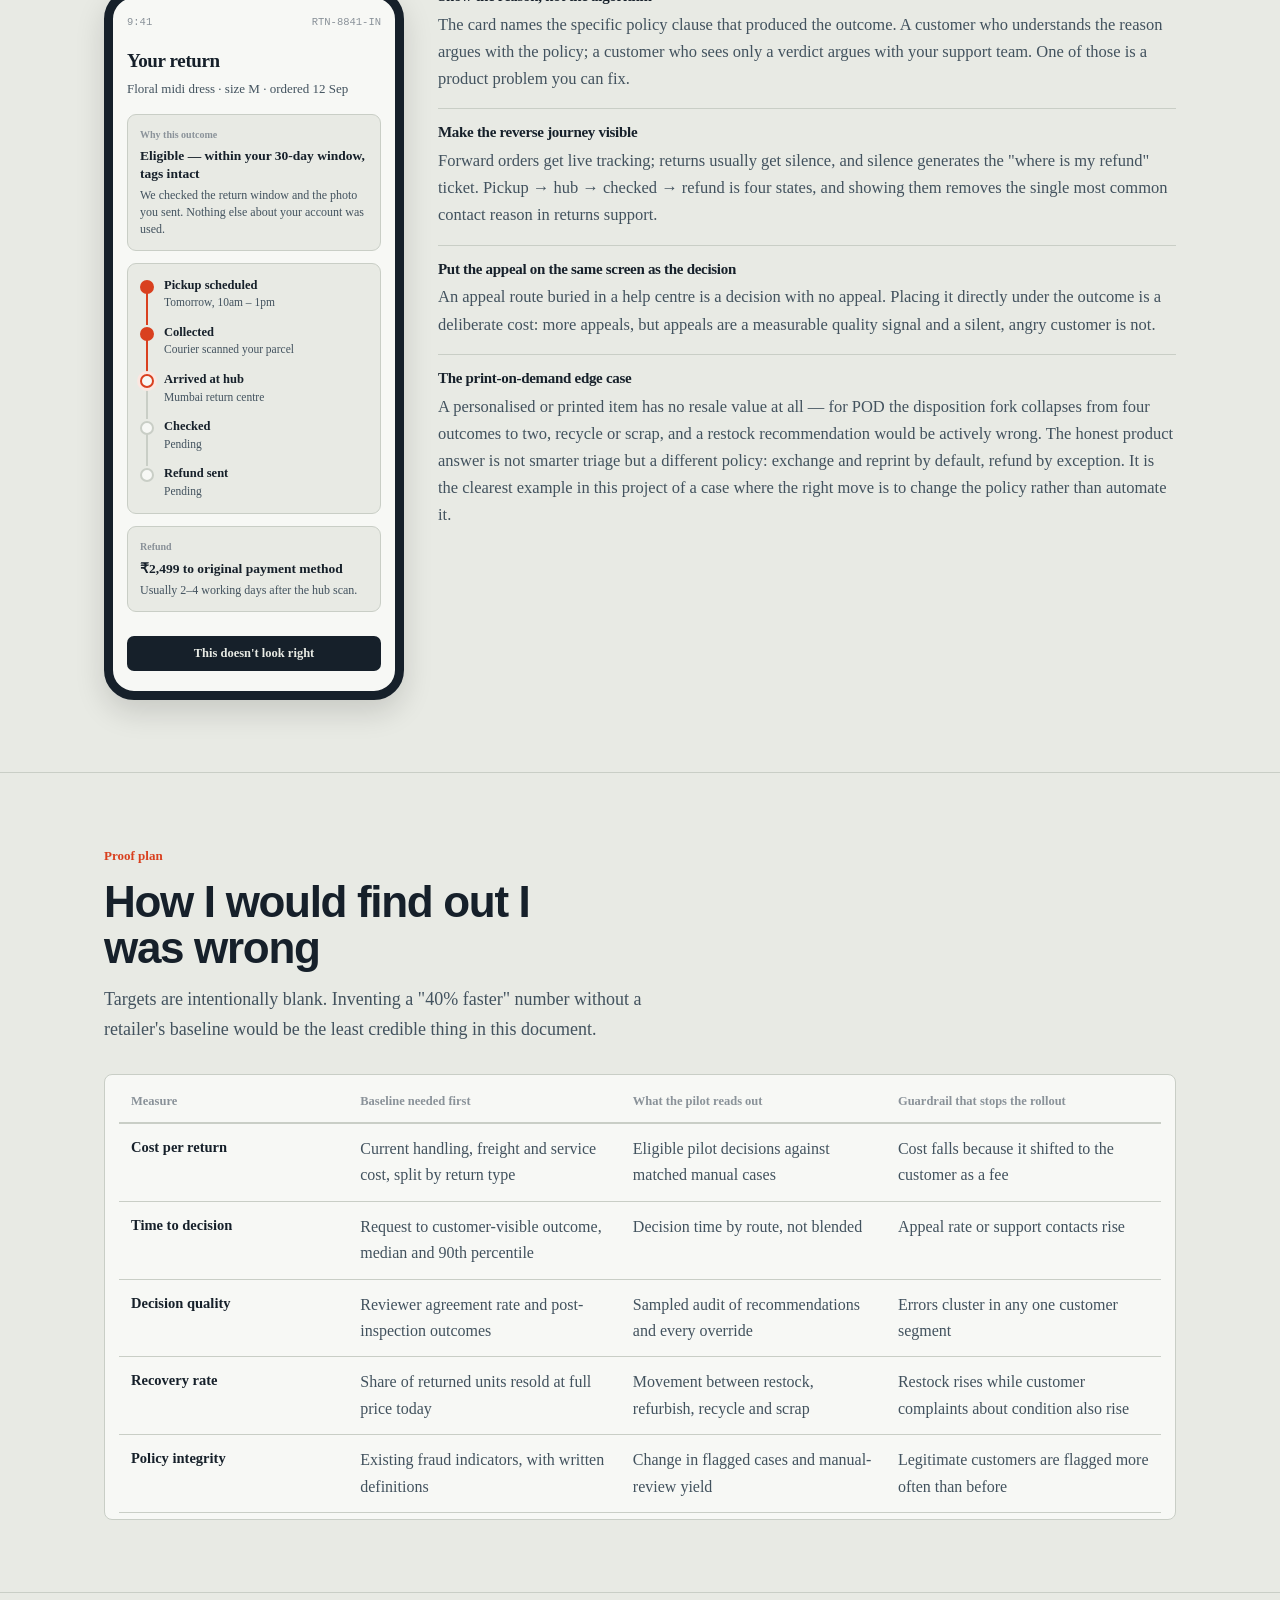
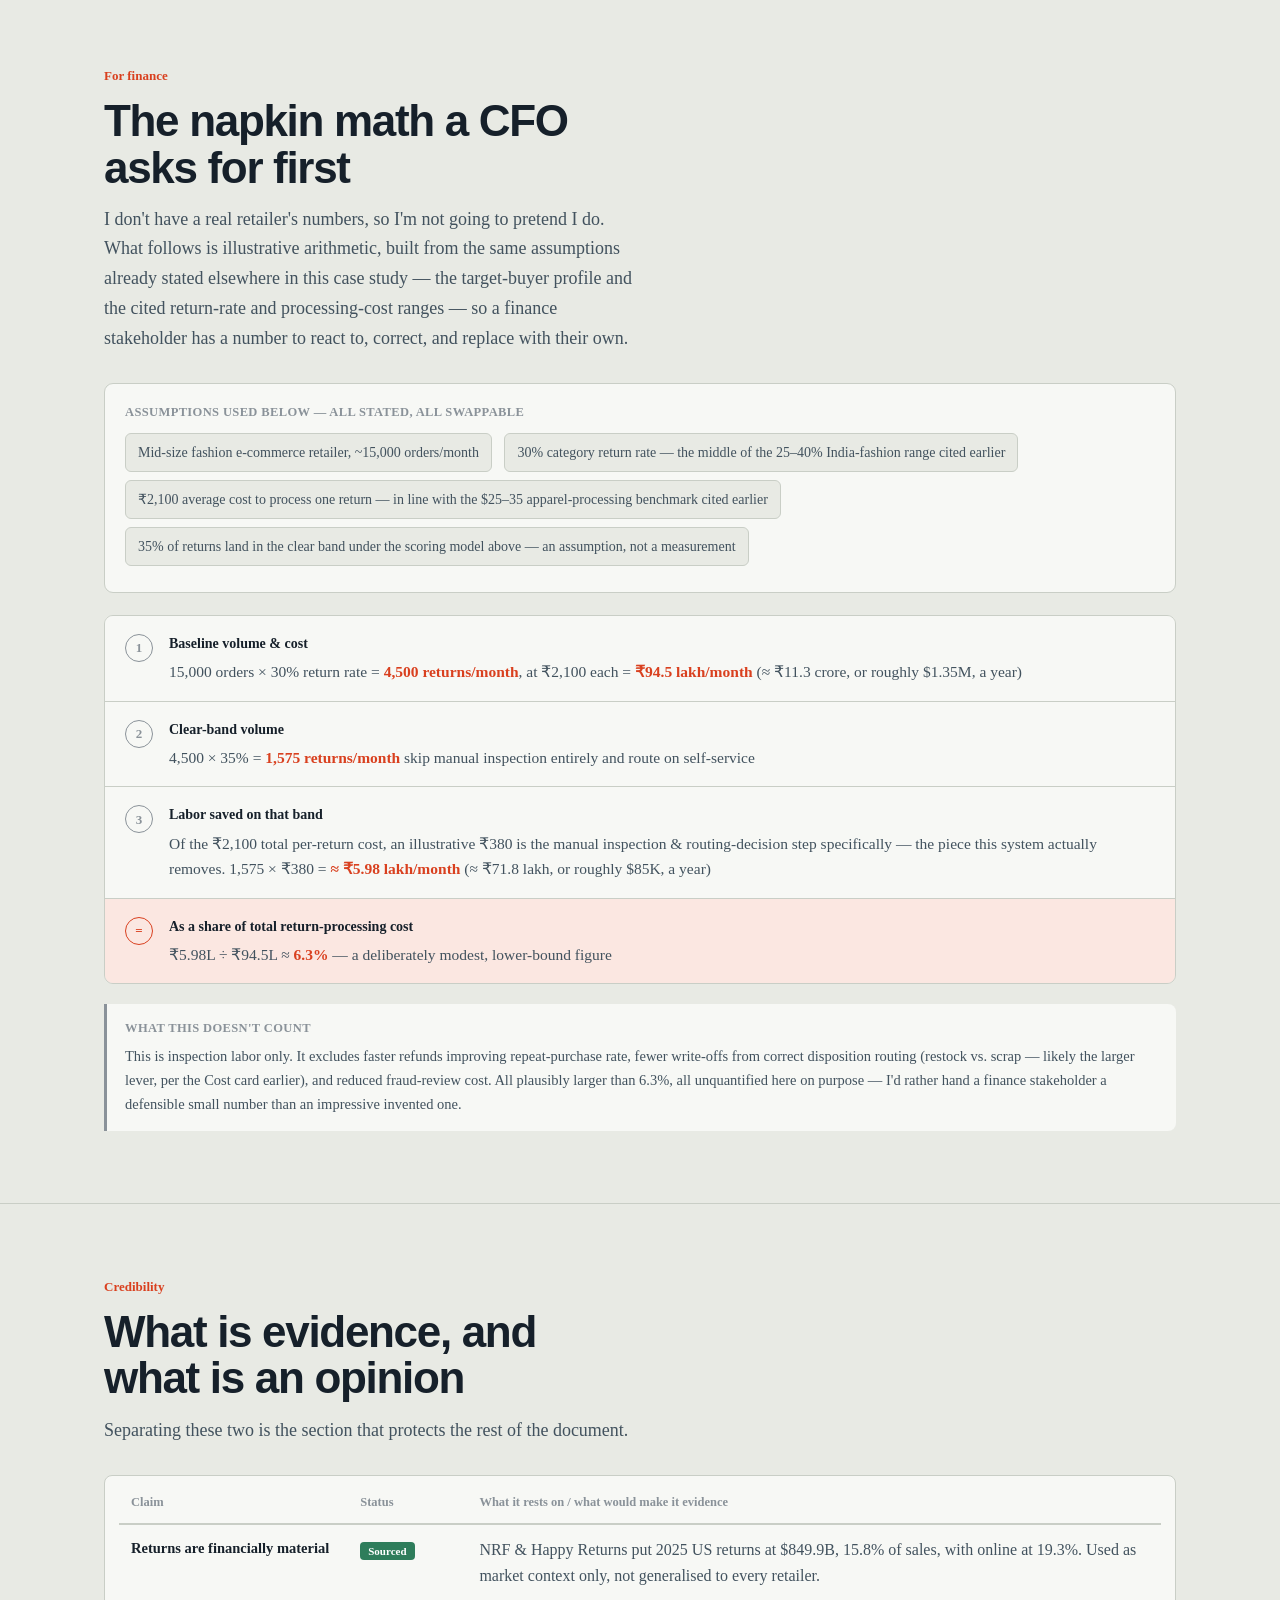
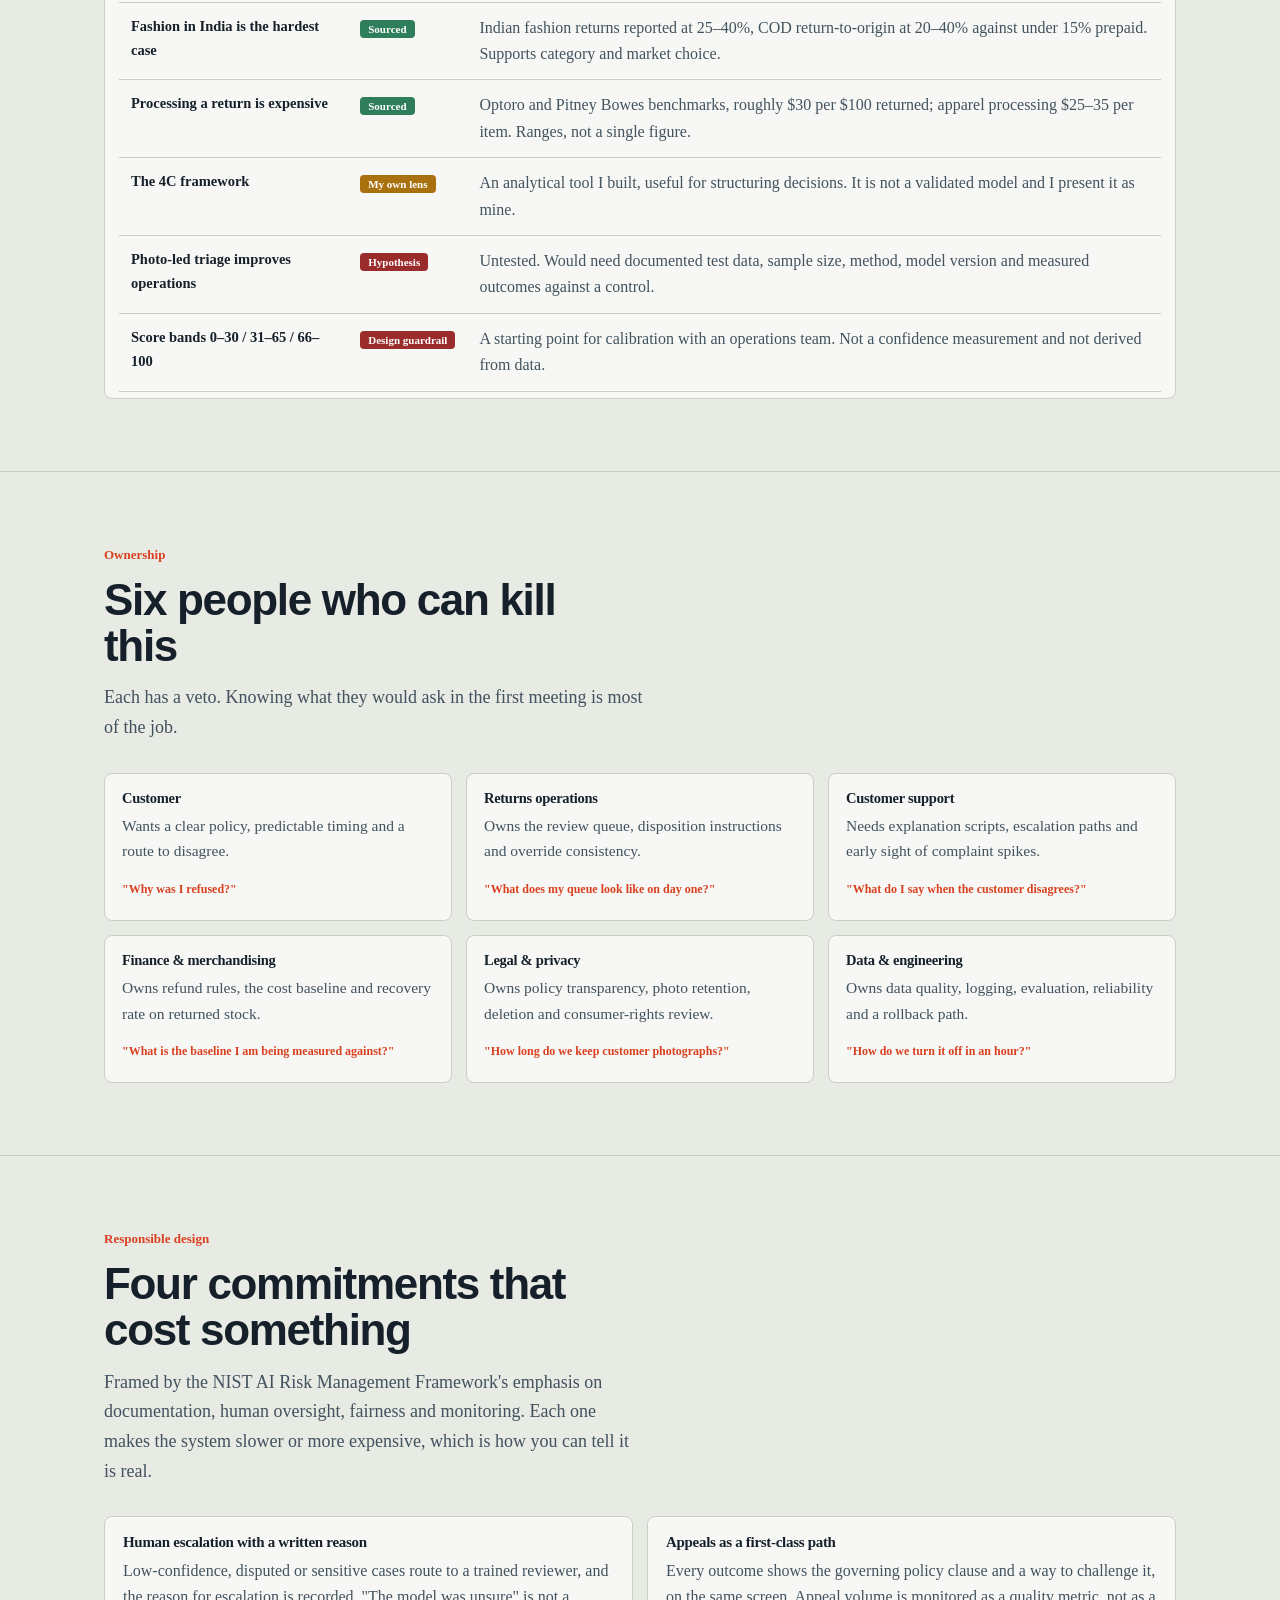
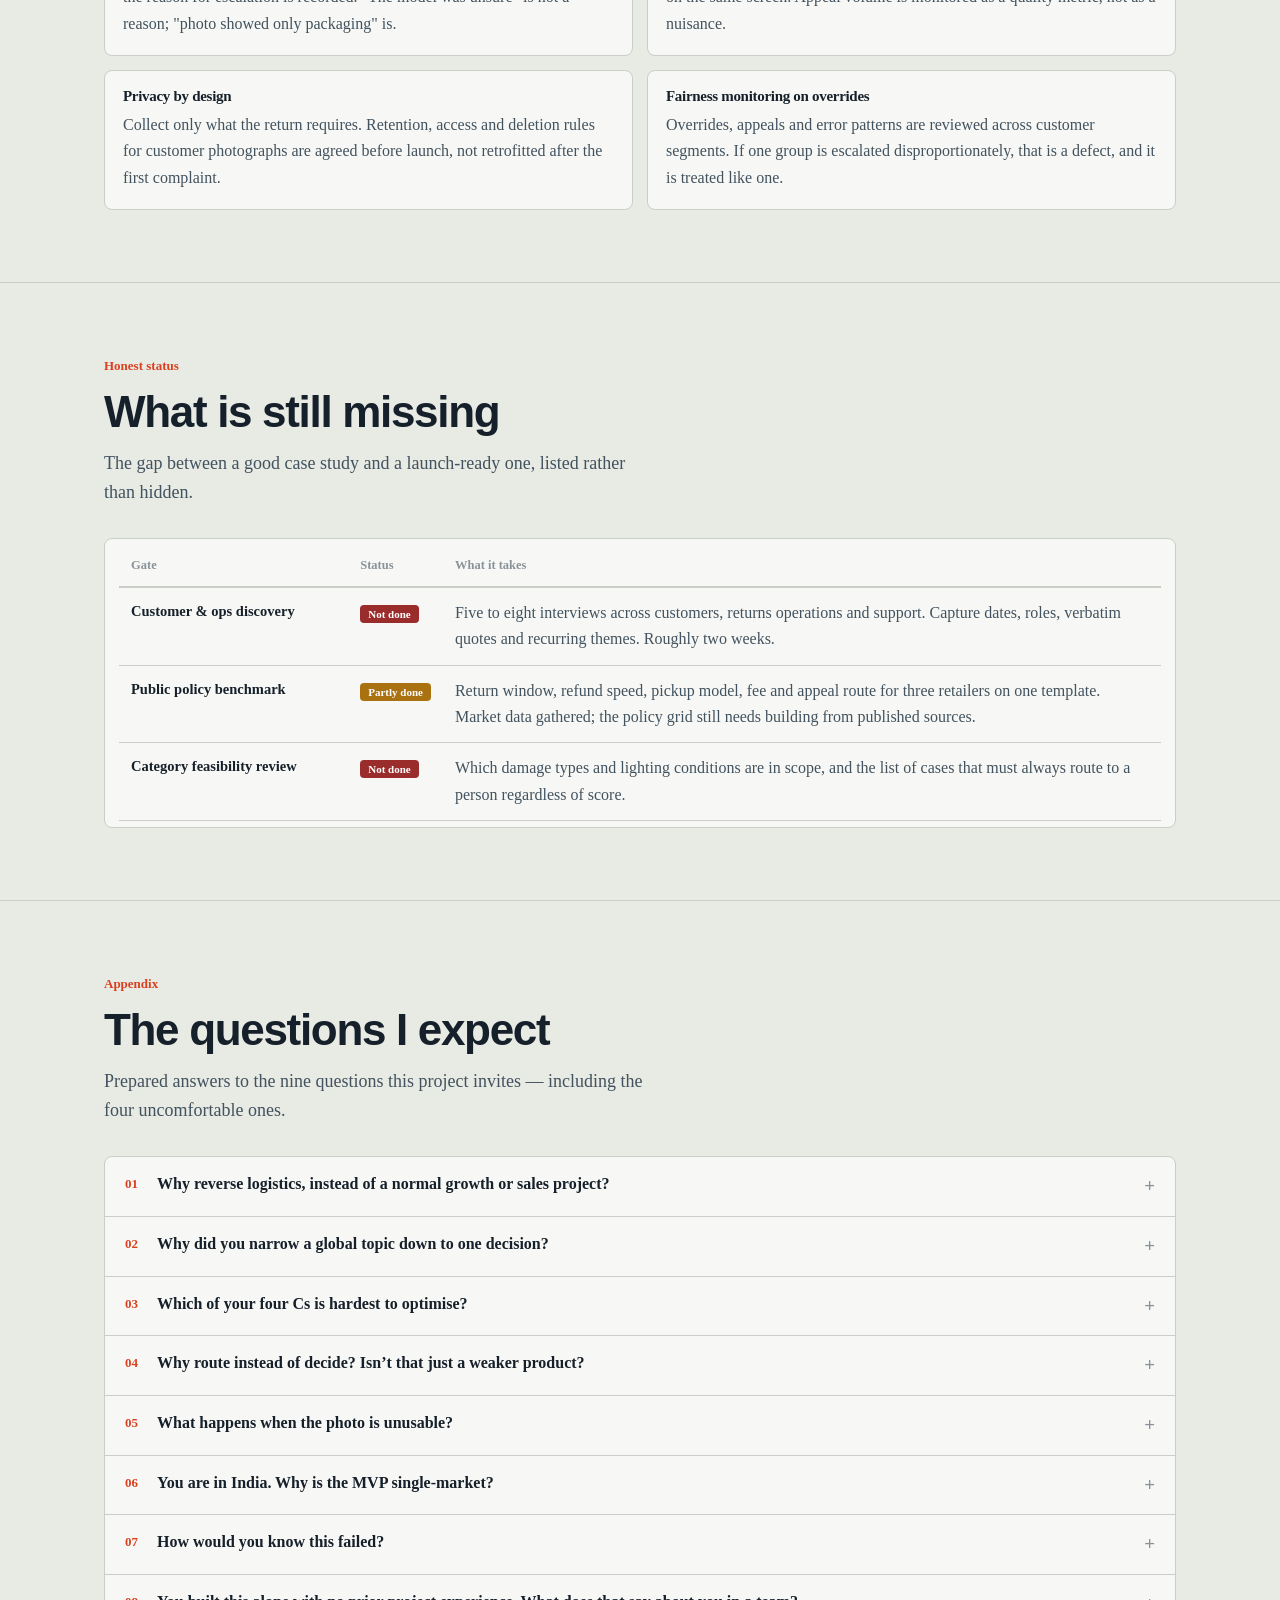
==== commit 135eb22c: "Add files via upload" ====
--- a/index.html
+++ b/index.html
@@ -220,6 +220,22 @@
     <p class="sub">Most returns tools answer "does this customer get their money?" That leaves the expensive half unanswered: <b>what happens to the item?</b> This prototype answers both from the same evidence — and shows its reasoning rather than just its verdict.</p>
     <div class="eli5"><b>Simply</b>Pick one of the four returned things below and press the button. The tool tells you two things: what the customer is told, and what happens to the item. Try the blurry one — it deliberately refuses to guess.</div>
 
+    <div class="scorebox">
+      <div class="scorebox-h">
+        <span class="sb-title">How the score is actually calculated</span>
+        <span class="sb-note">Five weighted factors, summed to a number from 0–100. No factor alone can approve a return — but one factor alone can force it to verification.</span>
+      </div>
+      <div class="sb-grid">
+        <div class="sb-row"><b>Return-window position</b><span>Early (day 1–15) <em>+4</em> · Mid (16–24) <em>+14</em> · Late (25–30) <em>+22</em></span></div>
+        <div class="sb-row"><b>Payment mode</b><span>Prepaid <em>+0</em> · Cash on delivery <em>+14</em></span></div>
+        <div class="sb-row"><b>Return frequency (90 days)</b><span>0–1 returns <em>+0</em> · 2–3 <em>+8</em> · 4 or more <em>+14</em></span></div>
+        <div class="sb-row highlight"><b>Photo evidence</b><span>Clear &amp; assessable <em>+0</em> · Visible wear/damage <em>+20</em> · Item not visible <em>+55</em></span></div>
+        <div class="sb-row"><b>Order value tier</b><span>Under ₹3,000 <em>+0</em> · ₹3,000–7,000 <em>+5</em> · Over ₹7,000 <em>+10</em></span></div>
+        <div class="sb-row override"><b>Override — confirmed retailer defect</b><span>Routes to the defect path regardless of score. This is the retailer's error, not a risk to assess.</span></div>
+      </div>
+      <p class="sb-foot">Weights are mine, not learned — this is a transparent v1 heuristic, not a trained model, so every number on this page can be explained by a person, not just predicted by one. Click "Run triage" below to see the actual breakdown for each case.</p>
+    </div>
+
     <noscript>
       <div class="sim">
         <div class="sim-head"><span class="dot"></span><b>Triage console</b><span>— static preview, JavaScript is off</span></div>
@@ -229,7 +245,7 @@
             <div class="out customer">
               <div class="who">What the customer is told</div>
               <div class="verdict">Approved — self-service</div>
-              <p class="why">Refund confirmed at pickup scan. Score 12 — clear-case band.</p>
+              <p class="why">Refund confirmed at pickup scan. Score 4 — clear-case band.</p>
             </div>
             <div class="out item">
               <div class="who">What happens to the item</div>
@@ -275,6 +291,7 @@
             <div class="needle" id="needle" data-score="0" style="left:0%"></div>
           </div>
           <div class="meterkey" id="meterkey"></div>
+          <div class="meterbreak" id="meterbreak"></div>
 
           <div class="outputs">
             <div class="out customer">
@@ -428,6 +445,47 @@
           <tr><td>Policy integrity</td><td>Existing fraud indicators, with written definitions</td><td>Change in flagged cases and manual-review yield</td><td>Legitimate customers are flagged more often than before</td></tr>
         </tbody>
       </table>
+    </div>
+  </div>
+</section>
+
+<!-- ============ UNIT ECONOMICS ============ -->
+<section>
+  <div class="wrap">
+    <div class="eyebrow">For finance</div>
+    <h2>The napkin math a CFO asks for first</h2>
+    <p class="sub">I don't have a real retailer's numbers, so I'm not going to pretend I do. What follows is illustrative arithmetic, built from the same assumptions already stated elsewhere in this case study — the target-buyer profile and the cited return-rate and processing-cost ranges — so a finance stakeholder has a number to react to, correct, and replace with their own.</p>
+
+    <div class="assump">
+      <b>Assumptions used below — all stated, all swappable</b>
+      <div class="achip">Mid-size fashion e-commerce retailer, ~15,000 orders/month</div>
+      <div class="achip">30% category return rate — the middle of the 25–40% India-fashion range cited earlier</div>
+      <div class="achip">₹2,100 average cost to process one return — in line with the $25–35 apparel-processing benchmark cited earlier</div>
+      <div class="achip">35% of returns land in the clear band under the scoring model above — an assumption, not a measurement</div>
+    </div>
+
+    <div class="ledger">
+      <div class="lrow">
+        <div class="lstep">1</div>
+        <div class="ldesc"><b>Baseline volume &amp; cost</b>15,000 orders × 30% return rate = <b class="lval">4,500 returns/month</b>, at ₹2,100 each = <b class="lval">₹94.5 lakh/month</b> (≈ ₹11.3 crore, or roughly $1.35M, a year)</div>
+      </div>
+      <div class="lrow">
+        <div class="lstep">2</div>
+        <div class="ldesc"><b>Clear-band volume</b>4,500 × 35% = <b class="lval">1,575 returns/month</b> skip manual inspection entirely and route on self-service</div>
+      </div>
+      <div class="lrow">
+        <div class="lstep">3</div>
+        <div class="ldesc"><b>Labor saved on that band</b>Of the ₹2,100 total per-return cost, an illustrative ₹380 is the manual inspection &amp; routing-decision step specifically — the piece this system actually removes. 1,575 × ₹380 = <b class="lval">≈ ₹5.98 lakh/month</b> (≈ ₹71.8 lakh, or roughly $85K, a year)</div>
+      </div>
+      <div class="lrow final">
+        <div class="lstep">=</div>
+        <div class="ldesc"><b>As a share of total return-processing cost</b>₹5.98L ÷ ₹94.5L ≈ <b class="lval">6.3%</b> — a deliberately modest, lower-bound figure</div>
+      </div>
+    </div>
+
+    <div class="caveat">
+      <b>What this doesn't count</b>
+      This is inspection labor only. It excludes faster refunds improving repeat-purchase rate, fewer write-offs from correct disposition routing (restock vs. scrap — likely the larger lever, per the Cost card earlier), and reduced fraud-review cost. All plausibly larger than 6.3%, all unquantified here on purpose — I'd rather hand a finance stakeholder a defensible small number than an impressive invented one.
     </div>
   </div>
 </section>
@@ -510,7 +568,7 @@
   <div class="wrap">
     <div class="eyebrow">Appendix</div>
     <h2>The questions I expect</h2>
-    <p class="sub">Prepared answers to the eight questions this project invites — including the three uncomfortable ones.</p>
+    <p class="sub">Prepared answers to the nine questions this project invites — including the four uncomfortable ones.</p>
     <div class="qa" id="qa"></div>
   </div>
 </section>
--- a/styles.css
+++ b/styles.css
@@ -259,6 +259,21 @@
 .scard.later{border-top:4px solid var(--forward)}
 
 /* ---------- SIMULATOR ---------- */
+.scorebox{border:1px solid var(--rule);border-radius:10px;background:var(--card);padding:22px 24px;margin-bottom:22px}
+.scorebox-h{margin-bottom:16px}
+.sb-title{font-family:Archivo;font-size:15px;font-weight:800;color:var(--ink);display:block;margin-bottom:4px}
+.sb-note{font-size:14.5px;color:var(--ink-soft)}
+.sb-grid{display:flex;flex-direction:column;gap:0;border-top:1px solid var(--rule)}
+.sb-row{display:grid;grid-template-columns:220px 1fr;gap:14px;padding:11px 0;border-bottom:1px dotted var(--rule);font-size:14.5px;align-items:baseline}
+.sb-row b{font-family:Archivo;font-size:13.5px;font-weight:700;color:var(--ink)}
+.sb-row span{color:var(--ink-soft)}
+.sb-row em{font-style:normal;font-family:Archivo;font-weight:700;color:var(--reverse)}
+.sb-row.highlight{background:var(--reverse-soft);margin:0 -24px;padding:11px 24px;border-bottom:1px dotted var(--rule)}
+.sb-row.override{border-bottom:0}
+.sb-row.override b{color:var(--scrap)}
+.sb-foot{font-size:13.5px;color:var(--ink-faint);margin:14px 0 0;font-style:italic}
+@media (max-width:640px){ .sb-row{grid-template-columns:1fr;gap:3px} .sb-row.highlight{margin:0 -14px;padding:11px 14px} }
+
 .sim{border:2px solid var(--ink);border-radius:12px;background:var(--card);overflow:hidden}
 .sim-head{padding:18px 22px;border-bottom:1px solid var(--rule);display:flex;align-items:center;gap:12px;flex-wrap:wrap}
 .sim-head b{font-family:Archivo;font-size:15px;font-weight:800}
@@ -306,7 +321,9 @@
   font-family:Archivo;font-size:12px;font-weight:800;background:var(--ink);color:var(--paper);
   padding:2px 6px;border-radius:4px;
 }
-.meterkey{font-size:14px;color:var(--ink-faint);font-family:Archivo;font-weight:500;margin-bottom:22px}
+.meterkey{font-size:14px;color:var(--ink-faint);font-family:Archivo;font-weight:500;margin-bottom:10px}
+.meterbreak{font-size:13px;color:var(--ink-soft);margin-bottom:22px;line-height:1.7;padding:10px 12px;background:var(--paper);border:1px solid var(--rule);border-radius:6px}
+.meterbreak b{color:var(--reverse);font-family:Archivo}
 
 .outputs{display:grid;grid-template-columns:1fr 1fr;gap:16px;margin-bottom:18px}
 .out{border:1px solid var(--rule);border-radius:8px;padding:18px;background:var(--paper)}
@@ -400,6 +417,23 @@
 .g p{font-size:16px;color:var(--ink-soft);margin:0}
 
 /* ---------- accordion ---------- */
+/* unit economics */
+.assump{border:1px solid var(--rule);border-radius:9px;background:var(--card);padding:18px 20px;margin-bottom:22px}
+.assump b{display:block;font-family:Archivo;font-size:12.5px;font-weight:700;color:var(--ink-faint);margin-bottom:10px;text-transform:uppercase;letter-spacing:.03em}
+.achip{display:inline-block;font-size:14px;color:var(--ink-soft);padding:7px 12px;margin:0 8px 8px 0;border:1px solid var(--rule);border-radius:6px;background:var(--paper)}
+.ledger{border:1px solid var(--rule);border-radius:9px;overflow:hidden;margin-bottom:20px}
+.lrow{display:flex;gap:16px;padding:16px 20px;background:var(--card);border-bottom:1px solid var(--rule);align-items:flex-start}
+.lrow:last-child{border-bottom:0}
+.lrow.final{background:var(--reverse-soft)}
+.lstep{flex:none;width:28px;height:28px;border-radius:50%;border:1px solid var(--ink-faint);color:var(--ink-faint);
+  display:flex;align-items:center;justify-content:center;font-family:Archivo;font-weight:700;font-size:13px;margin-top:2px}
+.lrow.final .lstep{border-color:var(--reverse);color:var(--reverse)}
+.ldesc{font-size:15.5px;color:var(--ink-soft)}
+.ldesc b:first-child{display:block;font-family:Archivo;font-size:14px;font-weight:700;color:var(--ink);margin-bottom:4px}
+.ldesc .lval{color:var(--reverse);font-family:Archivo;font-weight:700}
+.caveat{border-left:3px solid var(--ink-faint);background:var(--card);padding:14px 18px;border-radius:0 8px 8px 0;font-size:14.5px;color:var(--ink-soft)}
+.caveat b{display:block;font-family:Archivo;font-size:12.5px;font-weight:700;color:var(--ink-faint);text-transform:uppercase;letter-spacing:.03em;margin-bottom:6px}
+
 .qa{border:1px solid var(--rule);border-radius:8px;overflow:hidden;background:var(--card)}
 .qitem{border-bottom:1px solid var(--rule)}
 .qitem:last-child{border-bottom:0}
